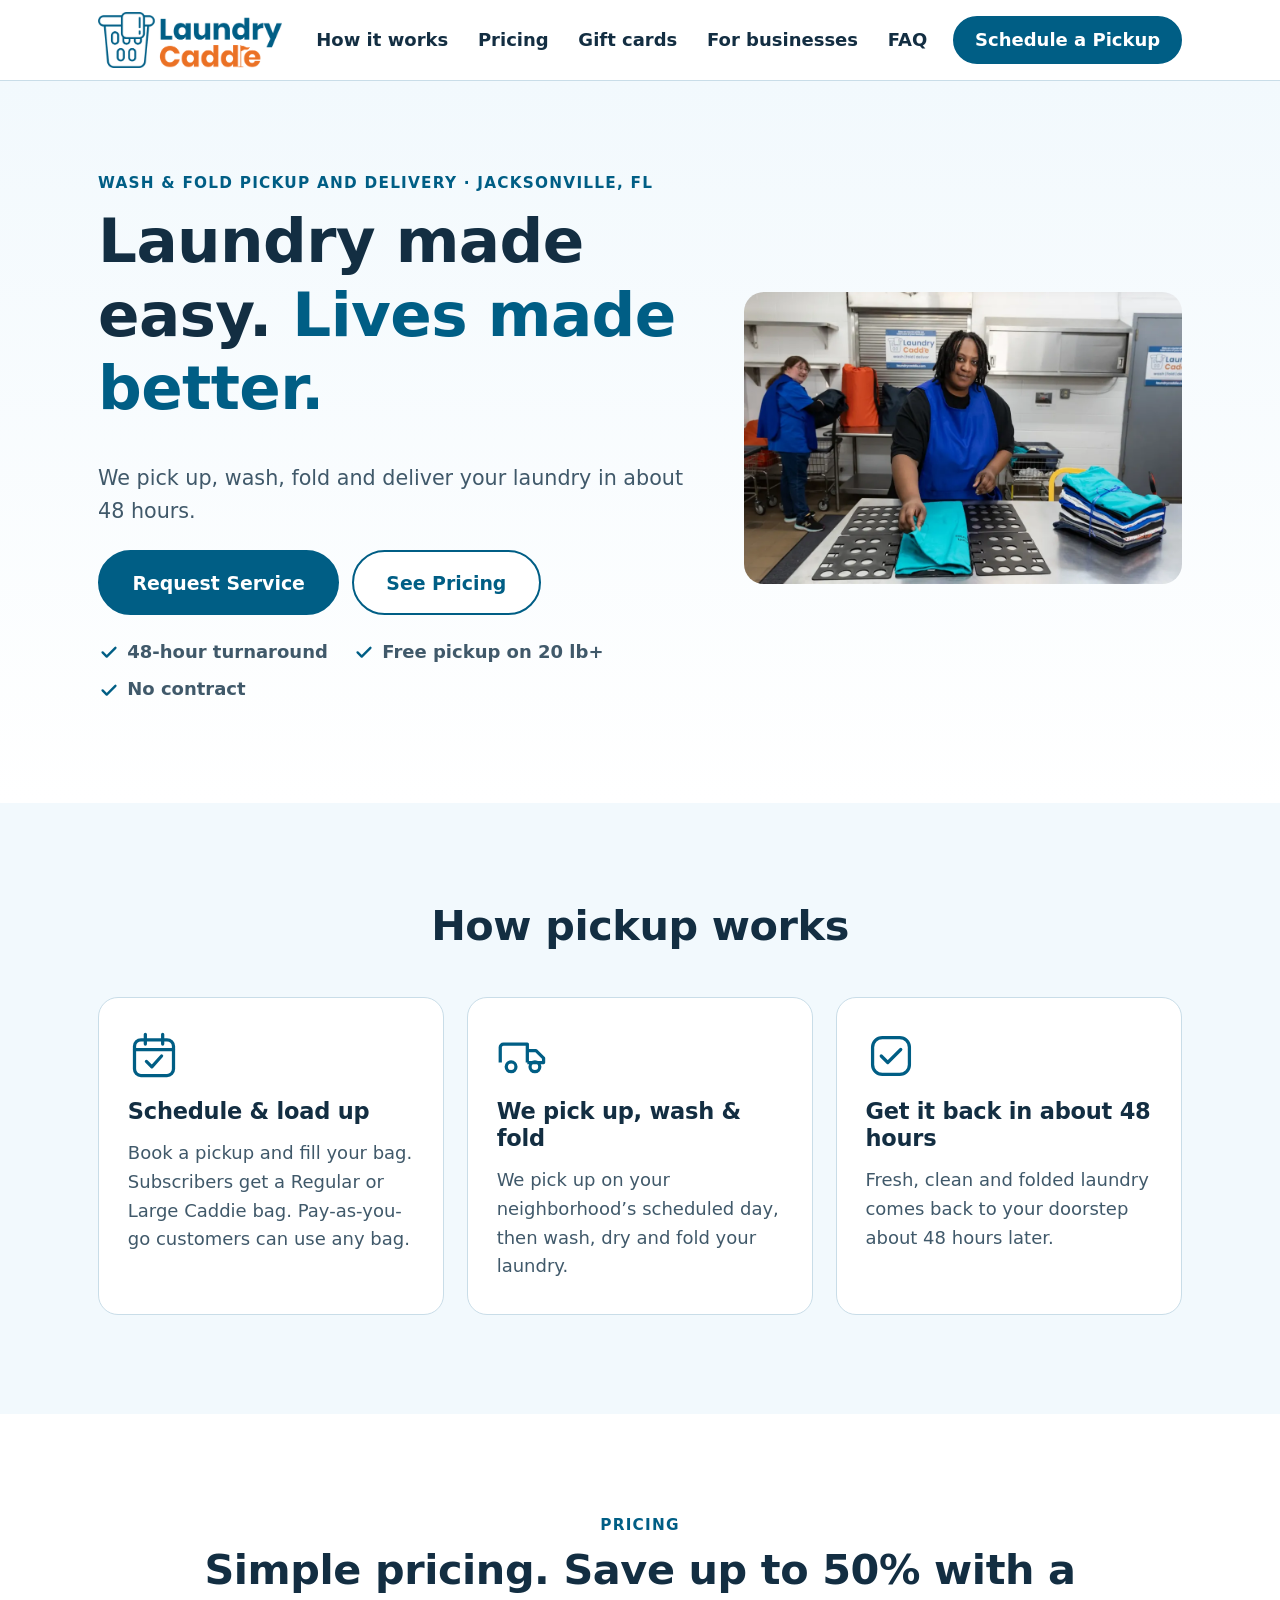
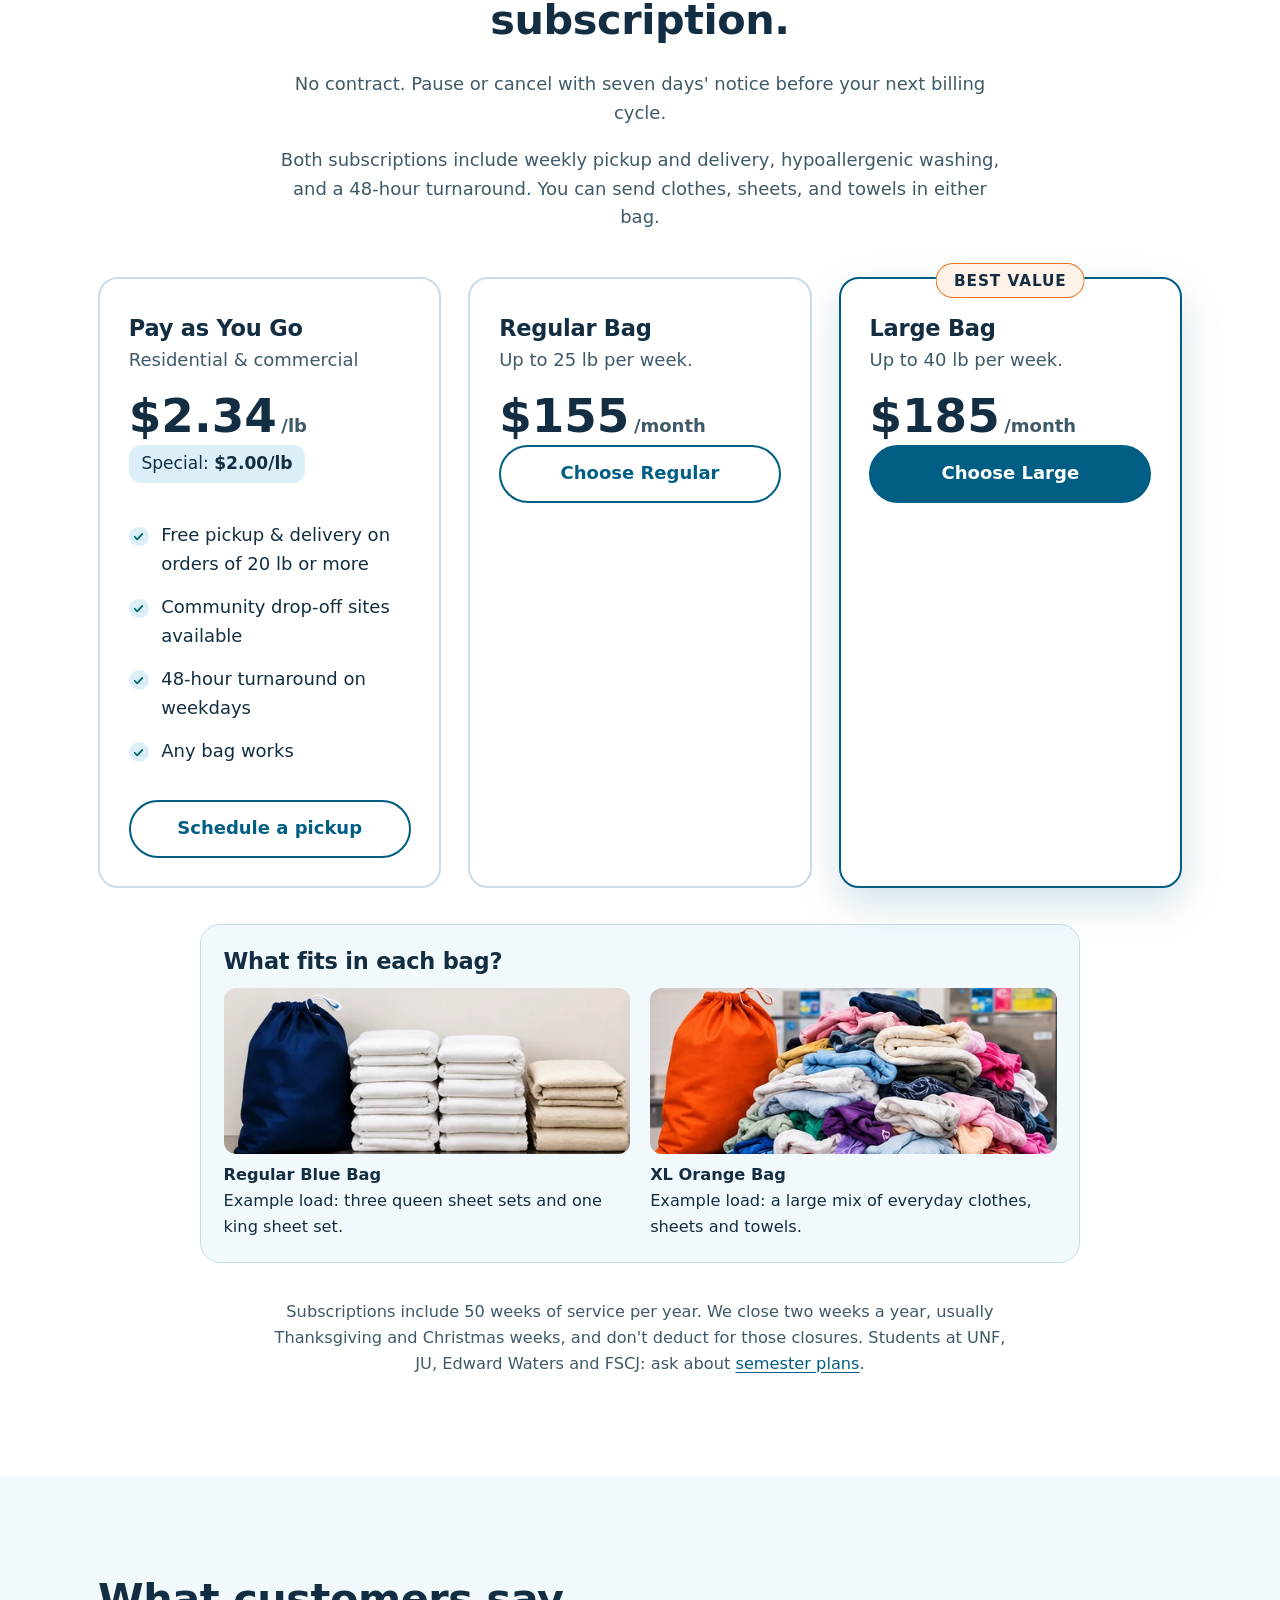
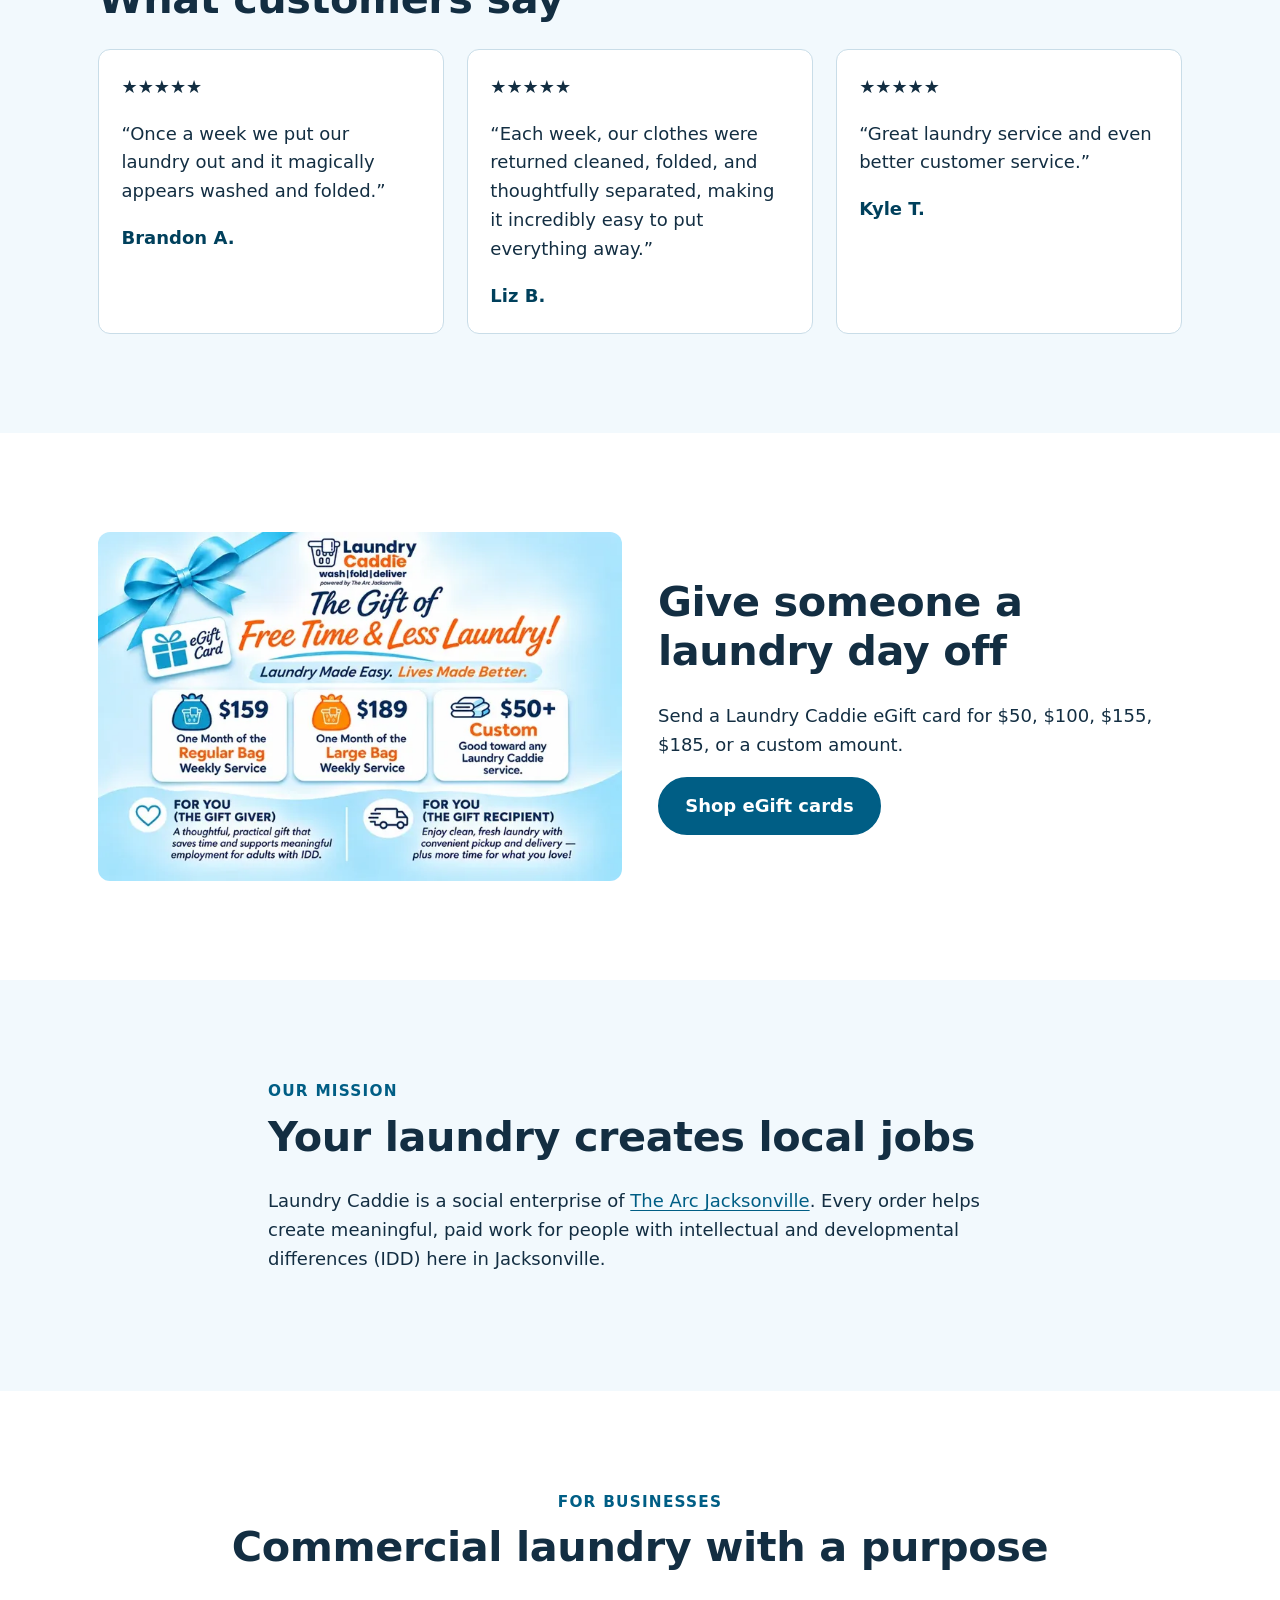
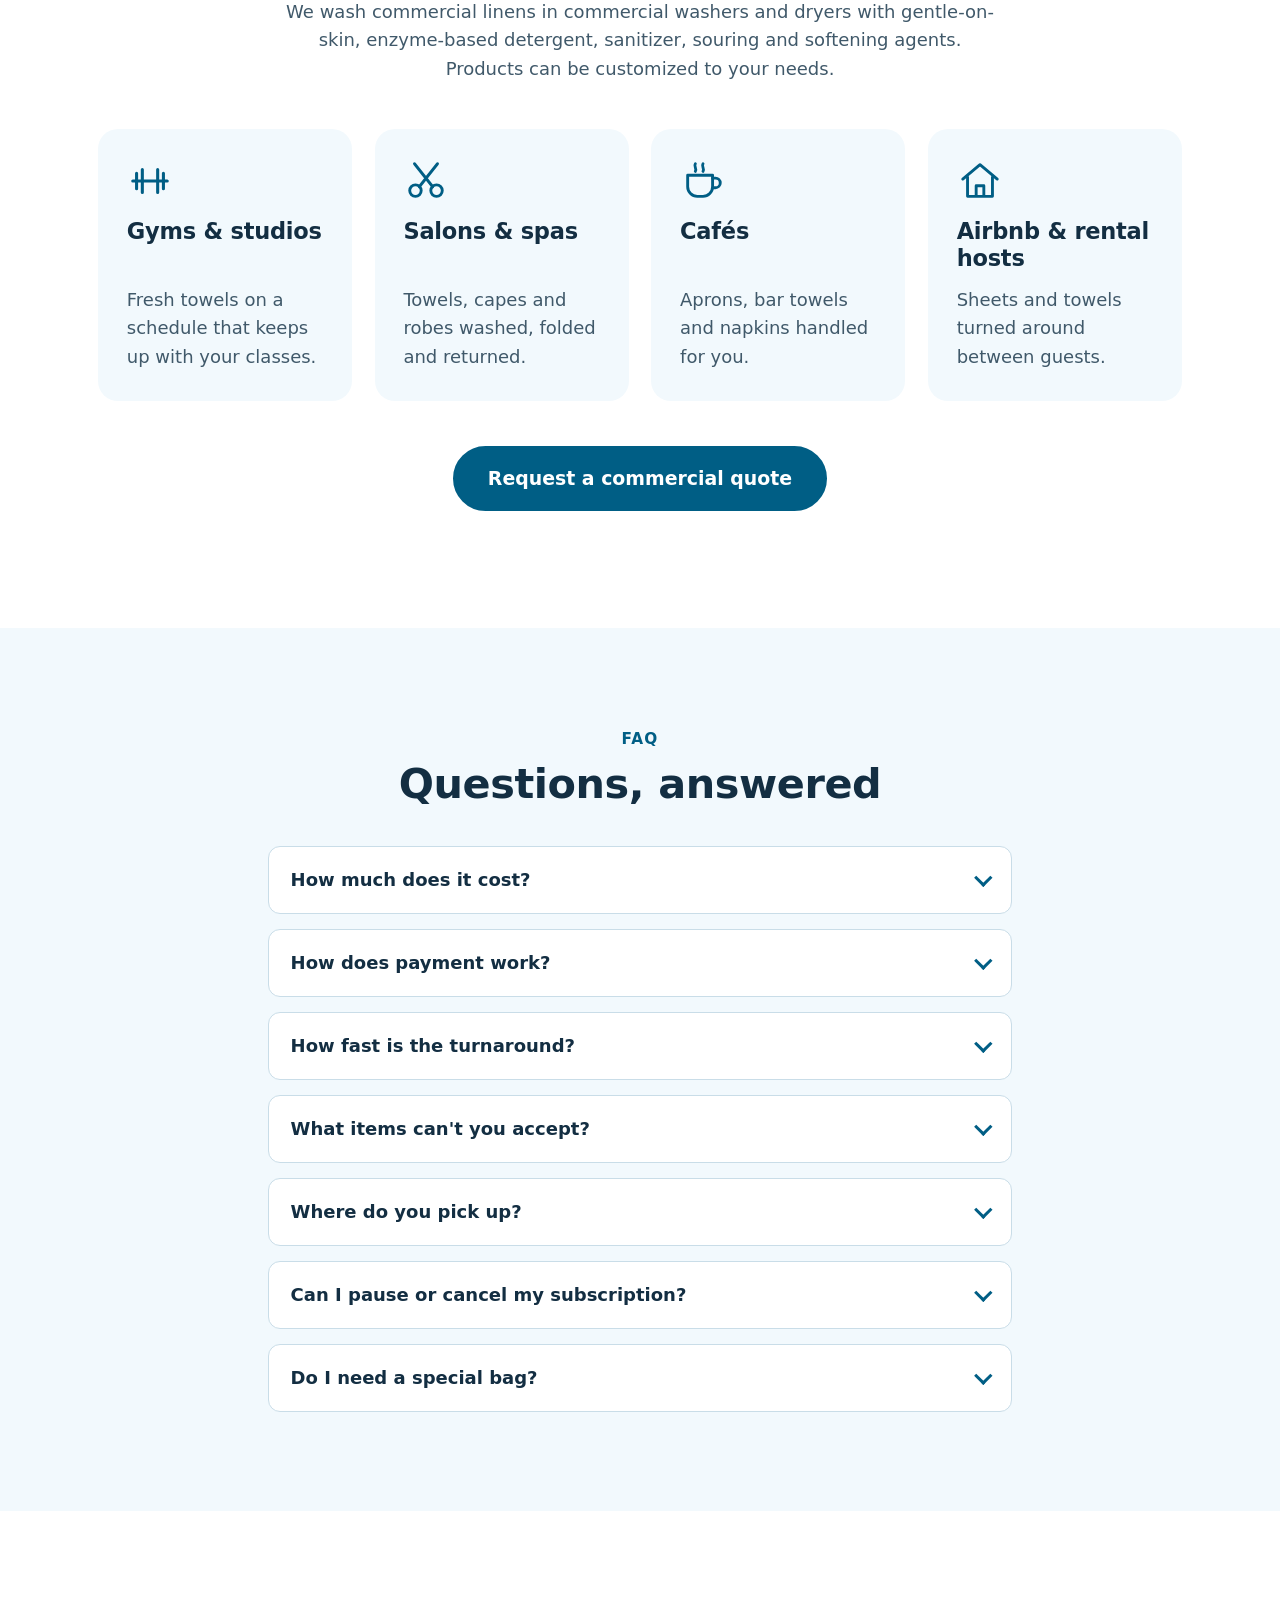
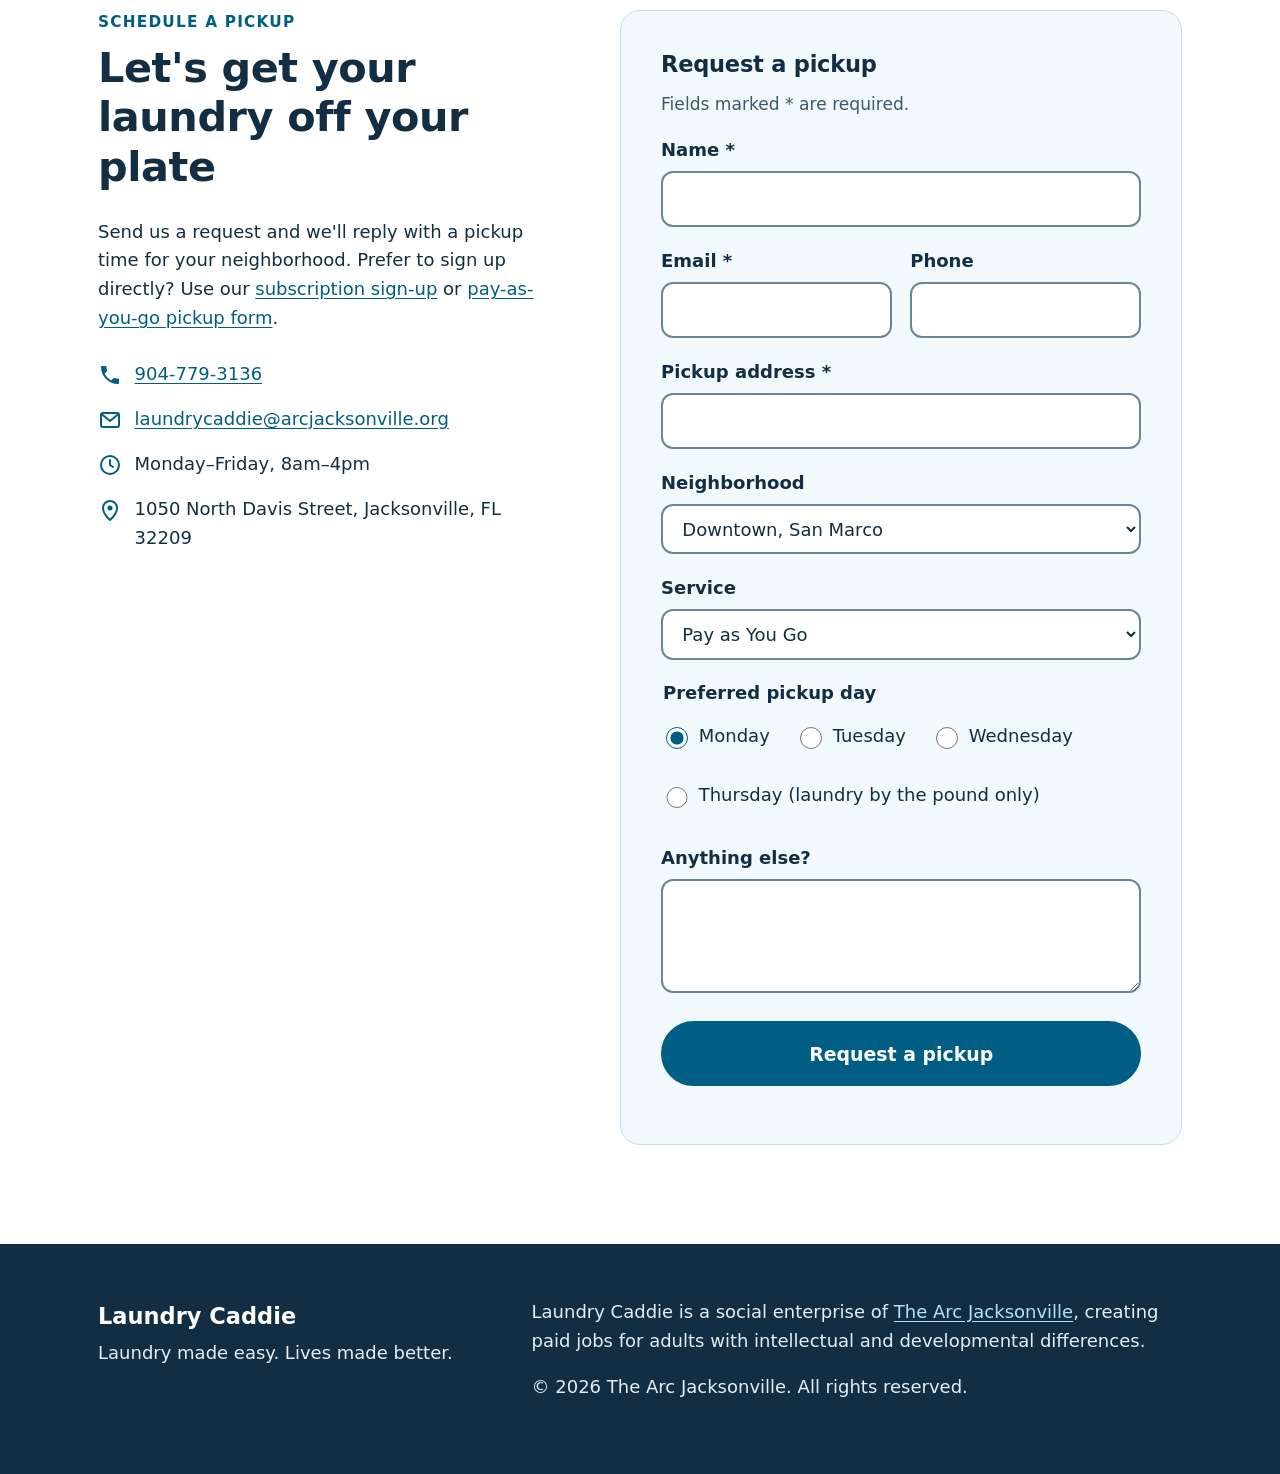
==== index.html @ b982e6a2 "List cafés in the commercial services section" ====
<!doctype html>
<html lang="en">
<head>
  <meta charset="utf-8">
  <meta name="viewport" content="width=device-width, initial-scale=1">
  <title>Laundry Caddie | Wash &amp; Fold Pickup and Delivery in Jacksonville, FL</title>
  <meta name="description" content="Laundry Caddie picks up, washes, folds and delivers your laundry in 48 hours across Jacksonville, FL. A social enterprise of The Arc Jacksonville creating paid jobs for adults with intellectual and developmental differences.">
  <meta name="theme-color" content="#005e85">
  <!-- TODO: replace with the final custom domain if the site moves off GitHub Pages -->
  <link rel="canonical" href="https://sarahtroup.github.io/laundry-caddie/">

  <meta property="og:type" content="website">
  <meta property="og:site_name" content="Laundry Caddie">
  <meta property="og:title" content="Laundry Caddie | Laundry made easy. Lives made better.">
  <meta property="og:description" content="Wash &amp; fold pickup and delivery in Jacksonville, FL. Every load helps create paid jobs for adults with intellectual and developmental differences.">
  <meta property="og:url" content="https://sarahtroup.github.io/laundry-caddie/">
  <meta property="og:image" content="https://sarahtroup.github.io/laundry-caddie/assets/laundry-caddie-social.png">
  <meta property="og:image:width" content="1200">
  <meta property="og:image:height" content="630">
  <meta property="og:image:alt" content="Laundry Caddie logo with the tagline Laundry made easy. Lives made better.">
  <meta name="twitter:card" content="summary_large_image">

  <link rel="icon" href="assets/laundry-caddie-icon-32.png" sizes="32x32" type="image/png">
  <link rel="apple-touch-icon" href="assets/laundry-caddie-icon-180.png">
  <link rel="stylesheet" href="styles.css?v=laundry-caddie-photos">

  <script type="application/ld+json">
  {
    "@context": "https://schema.org",
    "@type": "DryCleaningOrLaundry",
    "name": "Laundry Caddie",
    "slogan": "Laundry made easy. Lives made better.",
    "description": "Wash and fold laundry pickup and delivery in Jacksonville, FL, run by The Arc Jacksonville to create paid jobs for adults with intellectual and developmental differences.",
    "url": "https://sarahtroup.github.io/laundry-caddie/",
    "image": "https://sarahtroup.github.io/laundry-caddie/assets/laundry-caddie-social.png",
    "telephone": "+1-904-779-3136",
    "email": "laundrycaddie@arcjacksonville.org",
    "priceRange": "$$",
    "address": {
      "@type": "PostalAddress",
      "streetAddress": "1050 North Davis Street",
      "addressLocality": "Jacksonville",
      "addressRegion": "FL",
      "postalCode": "32209",
      "addressCountry": "US"
    },
    "areaServed": ["Downtown Jacksonville", "San Marco", "Miramar", "San Jose", "Beauclerc", "Riverside", "Avondale", "Ortega", "Southside"],
    "openingHoursSpecification": [{
      "@type": "OpeningHoursSpecification",
      "dayOfWeek": ["Monday", "Tuesday", "Wednesday", "Thursday", "Friday"],
      "opens": "08:00",
      "closes": "16:00"
    }],
    "parentOrganization": {
      "@type": "NGO",
      "name": "The Arc Jacksonville",
      "url": "https://arcjacksonville.org/"
    },
    "makesOffer": [
      {"@type": "Offer", "name": "Pay as You Go", "price": "2.34", "priceCurrency": "USD", "description": "Per pound. Free pickup and delivery on orders of 20 lb or more."},
      {"@type": "Offer", "name": "Regular Bag plan", "price": "155", "priceCurrency": "USD", "description": "Per month. Up to 25 lb per week."},
      {"@type": "Offer", "name": "Large Bag plan", "price": "185", "priceCurrency": "USD", "description": "Per month. Up to 40 lb per week."}
    ]
  }
  </script>
</head>
<body>
  <a class="skip-link" href="#main">Skip to main content</a>

  <header class="site-header">
    <div class="container header-inner">
      <a class="brand" href="#top" aria-label="Laundry Caddie, back to top">
        <img src="assets/laundry-caddie-logo.webp" alt="" width="480" height="145">
      </a>
      <button class="nav-toggle" type="button" aria-expanded="false" aria-controls="site-nav">
        <svg aria-hidden="true" width="24" height="24" viewBox="0 0 24 24"><path d="M3 6h18M3 12h18M3 18h18" stroke="currentColor" stroke-width="2.2" stroke-linecap="round"/></svg>
        <span class="nav-toggle-label">Menu</span>
      </button>
      <nav id="site-nav" class="site-nav" aria-label="Main">
        <ul>
          <li><a href="#how-it-works">How it works</a></li>
          <li><a href="#pricing">Pricing</a></li>
          <li><a href="#gift-cards">Gift cards</a></li>
          <li><a href="#business">For businesses</a></li>
          <li><a href="#faq">FAQ</a></li>
          <li><a class="btn btn-small" href="#schedule">Schedule a Pickup</a></li>
        </ul>
      </nav>
    </div>
  </header>

  <main id="main" tabindex="-1">
    <!-- 1. HERO -->
    <section id="top" class="hero" aria-labelledby="hero-title">
      <div class="container hero-inner">
        <div class="hero-copy">
          <p class="eyebrow">Wash &amp; fold pickup and delivery · Jacksonville, FL</p>
          <h1 id="hero-title">Laundry made easy. <span class="accent-text">Lives made better.</span></h1>
          <p class="lead">We pick up, wash, fold and deliver your laundry in about 48 hours.</p>
          <div class="hero-actions">
            <a class="btn btn-large" href="#schedule">Request Service</a>
            <a class="btn btn-large btn-secondary" href="#pricing">See Pricing</a>
          </div>
          <ul class="hero-points">
            <li><svg aria-hidden="true" viewBox="0 0 24 24"><path d="M5 12.5l4.5 4.5L19 7.5" fill="none" stroke="currentColor" stroke-width="2.6" stroke-linecap="round" stroke-linejoin="round"/></svg>48-hour turnaround</li>
            <li><svg aria-hidden="true" viewBox="0 0 24 24"><path d="M5 12.5l4.5 4.5L19 7.5" fill="none" stroke="currentColor" stroke-width="2.6" stroke-linecap="round" stroke-linejoin="round"/></svg>Free pickup on 20 lb+</li>
            <li><svg aria-hidden="true" viewBox="0 0 24 24"><path d="M5 12.5l4.5 4.5L19 7.5" fill="none" stroke="currentColor" stroke-width="2.6" stroke-linecap="round" stroke-linejoin="round"/></svg>No contract</li>
          </ul>
        </div>
        <div class="hero-photo">
          <img src="assets/laundry-caddie-folding-team.webp" width="1080" height="720" fetchpriority="high" alt="A Laundry Caddie team member folds a shirt beside a neatly folded stack of clothes">
        </div>
      </div>
    </section>

    <!-- 2. HOW IT WORKS -->
    <section id="how-it-works" class="section section-tint" aria-labelledby="how-title">
      <div class="container">
        <h2 id="how-title" class="center">How pickup works</h2>
        <ol class="steps">
          <li class="step">
            <svg class="step-icon" aria-hidden="true" viewBox="0 0 48 48"><rect x="6" y="9" width="36" height="33" rx="6" fill="none" stroke="currentColor" stroke-width="3"/><path d="M6 18h36M16 4v9M32 4v9" stroke="currentColor" stroke-width="3" stroke-linecap="round"/><path d="M17 29l5 5 9-10" fill="none" stroke="currentColor" stroke-width="3" stroke-linecap="round" stroke-linejoin="round"/></svg>
            <h3>Schedule &amp; load up</h3>
            <p>Book a pickup and fill your bag. Subscribers get a Regular or Large Caddie bag. Pay-as-you-go customers can use any bag.</p>
          </li>
          <li class="step">
            <svg class="step-icon" aria-hidden="true" viewBox="0 0 48 48"><path d="M3 30V16a3 3 0 013-3h22v17" fill="none" stroke="currentColor" stroke-width="3" stroke-linejoin="round"/><path d="M28 19h8l7 7v4h-15" fill="none" stroke="currentColor" stroke-width="3" stroke-linejoin="round"/><circle cx="13" cy="34" r="4.5" fill="none" stroke="currentColor" stroke-width="3"/><circle cx="35" cy="34" r="4.5" fill="none" stroke="currentColor" stroke-width="3"/></svg>
            <h3>We pick up, wash &amp; fold</h3>
            <p>We pick up on your neighborhood’s scheduled day, then wash, dry and fold your laundry.</p>
          </li>
          <li class="step">
            <svg class="step-icon" aria-hidden="true" viewBox="0 0 48 48"><rect x="7" y="7" width="34" height="34" rx="9" fill="none" stroke="currentColor" stroke-width="3"/><path d="m15 24 6 6 12-12" fill="none" stroke="currentColor" stroke-width="3" stroke-linecap="round" stroke-linejoin="round"/></svg>
            <h3>Get it back in about 48 hours</h3>
            <p>Fresh, clean and folded laundry comes back to your doorstep about 48 hours later.</p>
          </li>
        </ol>
      </div>
    </section>

    <!-- 3. PRICING  (edit prices here AND in the JSON-LD in <head>; see README) -->
    <section id="pricing" class="section" aria-labelledby="pricing-title">
      <div class="container">
        <p class="eyebrow center">Pricing</p>
        <h2 id="pricing-title" class="center">Simple pricing. Save up to 50% with a subscription.</h2>
        <p class="section-intro center">No contract. Pause or cancel with seven days' notice before your next billing cycle.</p>

        <p class="section-intro center">Both subscriptions include weekly pickup and delivery, hypoallergenic washing, and a 48-hour turnaround. You can send clothes, sheets, and towels in either bag.</p>
        <div class="pricing-grid">
          <article class="price-card" aria-labelledby="plan-payg">
            <h3 id="plan-payg">Pay as You Go</h3>
            <p class="plan-for">Residential &amp; commercial</p>
            <p class="price"><span class="amount">$2.34</span><span class="per">/lb</span></p>
            <p class="price-note">Special: <strong>$2.00/lb</strong></p>
            <ul class="features">
              <li>Free pickup &amp; delivery on orders of 20 lb or more</li>
              <li>Community drop-off sites available</li>
              <li>48-hour turnaround on weekdays</li>
              <li>Any bag works</li>
            </ul>
            <a class="btn btn-block btn-secondary" href="#schedule" data-service="Pay as You Go">Schedule a pickup</a>
          </article>

          <article class="price-card" aria-labelledby="plan-regular">
            <h3 id="plan-regular">Regular Bag</h3>
            <p class="plan-for">Up to 25 lb per week.</p>
            <p class="price"><span class="amount">$155</span><span class="per">/month</span></p>
            <a class="btn btn-block btn-secondary" href="subscribe.html?plan=regular">Choose Regular</a>
          </article>

          <article class="price-card featured" aria-labelledby="plan-large">
            <p class="badge">Best Value</p>
            <h3 id="plan-large">Large Bag</h3>
            <p class="plan-for">Up to 40 lb per week.</p>
            <p class="price"><span class="amount">$185</span><span class="per">/month</span></p>
            <a class="btn btn-block" href="subscribe.html?plan=large">Choose Large</a>
          </article>
        </div>
        <div class="bag-comparison" aria-labelledby="bag-comparison-title">
          <h3 id="bag-comparison-title">What fits in each bag?</h3>
          <div class="bag-comparison-grid">
            <figure>
              <img src="assets/regular-blue-bag-example.webp" alt="Blue laundry bag beside stacks of folded sheets" width="494" height="200" loading="lazy">
              <figcaption><strong>Regular Blue Bag</strong><br>Example load: three queen sheet sets and one king sheet set.</figcaption>
            </figure>
            <figure>
              <img src="assets/xl-orange-bag-example.webp" alt="Orange laundry bag beside a large pile of mixed clothes and linens" width="491" height="200" loading="lazy">
              <figcaption><strong>XL Orange Bag</strong><br>Example load: a large mix of everyday clothes, sheets and towels.</figcaption>
            </figure>
          </div>
        </div>
        <p class="fine-print center">Subscriptions include 50 weeks of service per year. We close two weeks a year, usually Thanksgiving and Christmas weeks, and don't deduct for those closures. Students at UNF, JU, Edward Waters and FSCJ: ask about <a href="https://arcjacksonville.org/laundrycaddie-serviceplan/students/">semester plans</a>.</p>
      </div>
    </section>

    <!-- Customer reviews -->
    <section id="reviews" class="section section-tint" aria-labelledby="reviews-title">
      <div class="container">
        <h2 id="reviews-title">What customers say</h2>
        <div class="review-grid">
          <figure class="review-card">
            <p role="img" aria-label="5 out of 5 stars">★★★★★</p>
            <blockquote><p>“Once a week we put our laundry out and it magically appears washed and folded.”</p></blockquote>
            <figcaption>Brandon A.</figcaption>
          </figure>
          <figure class="review-card">
            <p role="img" aria-label="5 out of 5 stars">★★★★★</p>
            <blockquote><p>“Each week, our clothes were returned cleaned, folded, and thoughtfully separated, making it incredibly easy to put everything away.”</p></blockquote>
            <figcaption>Liz B.</figcaption>
          </figure>
          <figure class="review-card">
            <p role="img" aria-label="5 out of 5 stars">★★★★★</p>
            <blockquote><p>“Great laundry service and even better customer service.”</p></blockquote>
            <figcaption>Kyle T.</figcaption>
          </figure>
        </div>
      </div>
    </section>

    <!-- Gift cards -->
    <section id="gift-cards" class="section" aria-labelledby="gifts-title">
      <div class="container gift-panel">
        <img src="assets/laundry-caddie-gift-card.webp" width="720" height="480" loading="lazy" alt="Laundry Caddie eGift card featuring the gift of free time">
        <div>
          <h2 id="gifts-title">Give someone a laundry day off</h2>
          <p>Send a Laundry Caddie eGift card for $50, $100, $155, $185, or a custom amount.</p>
          <a class="btn" href="https://app.squareup.com/gift/ML3TFN29F937E/order">Shop eGift cards</a>
        </div>
      </div>
    </section>

    <!-- Our mission -->
    <section id="mission" class="section section-tint" aria-labelledby="mission-title">

      <div class="container narrow">
        <div>
          <p class="eyebrow">Our mission</p>
          <h2 id="mission-title">Your laundry creates local jobs</h2>
          <p>Laundry Caddie is a social enterprise of <a href="https://arcjacksonville.org/">The Arc Jacksonville</a>. Every order helps create meaningful, paid work for people with intellectual and developmental differences (IDD) here in Jacksonville.</p>
        </div>
      </div>
    </section>

    <!-- 5. BUSINESSES -->
    <section id="business" class="section" aria-labelledby="business-title">
      <div class="container">
        <p class="eyebrow center">For businesses</p>
        <h2 id="business-title" class="center">Commercial laundry with a purpose</h2>
        <p class="section-intro center">We wash commercial linens in commercial washers and dryers with gentle-on-skin, enzyme-based detergent, sanitizer, souring and softening agents. Products can be customized to your needs.</p>
        <ul class="biz-grid">
          <li class="biz-card">
            <svg aria-hidden="true" viewBox="0 0 48 48"><path d="M6 24h36M10 16v16M16 12v24M32 12v24M38 16v16" stroke="currentColor" stroke-width="3.2" stroke-linecap="round"/></svg>
            <h3>Gyms &amp; studios</h3>
            <p>Fresh towels on a schedule that keeps up with your classes.</p>
          </li>
          <li class="biz-card">
            <svg aria-hidden="true" viewBox="0 0 48 48"><circle cx="13" cy="34" r="6" fill="none" stroke="currentColor" stroke-width="3"/><circle cx="35" cy="34" r="6" fill="none" stroke="currentColor" stroke-width="3"/><path d="M17 30L36 6M31 30L12 6" stroke="currentColor" stroke-width="3" stroke-linecap="round"/></svg>
            <h3>Salons &amp; spas</h3>
            <p>Towels, capes and robes washed, folded and returned.</p>
          </li>
          <li class="biz-card">
            <svg aria-hidden="true" viewBox="0 0 48 48"><path d="M8 18h26v12a10 10 0 01-10 10h-6A10 10 0 018 30z" fill="none" stroke="currentColor" stroke-width="3" stroke-linejoin="round"/><path d="M34 21h3a5 5 0 010 10h-3M16 6c-2 3 2 5 0 8M24 6c-2 3 2 5 0 8" fill="none" stroke="currentColor" stroke-width="3" stroke-linecap="round"/></svg>
            <h3>Cafés</h3>
            <p>Aprons, bar towels and napkins handled for you.</p>
          </li>
          <li class="biz-card">
            <svg aria-hidden="true" viewBox="0 0 48 48"><path d="M6 22L24 7l18 15" fill="none" stroke="currentColor" stroke-width="3" stroke-linecap="round" stroke-linejoin="round"/><path d="M11 19v21h26V19" fill="none" stroke="currentColor" stroke-width="3" stroke-linejoin="round"/><path d="M20 40V29h8v11" fill="none" stroke="currentColor" stroke-width="3" stroke-linejoin="round"/></svg>
            <h3>Airbnb &amp; rental hosts</h3>
            <p>Sheets and towels turned around between guests.</p>
          </li>
        </ul>
        <!-- TODO: add commercial pricing or volume terms if The Arc wants them public -->
        <p class="center"><a class="btn btn-large" href="#schedule" data-service="Commercial quote">Request a commercial quote</a></p>
      </div>
    </section>

    <!-- 6. FAQ -->
    <section id="faq" class="section section-tint" aria-labelledby="faq-title">
      <div class="container narrow">
        <p class="eyebrow center">FAQ</p>
        <h2 id="faq-title" class="center">Questions, answered</h2>
        <div class="faq-list">
          <details>
            <summary>How much does it cost?</summary>
            <div class="faq-body">
              <p>Pay as You Go is $2.34/lb (Special $2/lb), with free pickup and delivery on orders of 20 lb or more. Subscriptions are $155/month for a Regular Bag or $185/month for a Large Bag. The Regular Bag holds up to 25 lb per week, and the Large Bag holds up to 40 lb per week.</p>
            </div>
          </details>
          <details>
            <summary>How does payment work?</summary>
            <div class="faq-body">
              <p>For Pay as You Go, we weigh each bag before washing and send you a secure payment link at pickup. Subscriptions charge the card on file each month for the upcoming month.</p>
            </div>
          </details>
          <details>
            <summary>How fast is the turnaround?</summary>
            <div class="faq-body">
              <p>About 48 hours on weekdays. We pick up on Mondays, Tuesdays or Wednesdays, based on availability. Thursday pickup is available for laundry by the pound only. After you sign up, we'll email you a weekly time slot for your neighborhood or campus.</p>
            </div>
          </details>
          <details>
            <summary>What items can't you accept?</summary>
            <div class="faq-body">
              <p>We don't clean delicates, dry-clean-only, line-dry or other items needing special handling. Please <a href="mailto:laundrycaddie@arcjacksonville.org">contact us</a> before sending bulky items such as king-size comforters. We also can't accept items soiled with the "Three P's": pee, poop or puke. Sheets and towels are welcome. If you’d like items returned on hangers, send hangers with your laundry.</p>
            </div>
          </details>
          <details>
            <summary>Where do you pick up?</summary>
            <div class="faq-body">
              <p>We currently serve Downtown/San Marco, Miramar/San Jose/Beauclerc, Riverside/Avondale/Ortega and the Southside, plus the UNF, JU, Edward Waters and FSCJ campuses. Community drop-off sites are also available. We're growing neighborhood by neighborhood, so if you're outside these areas, tell us where we should caddie next.</p>
              <!-- TODO: list zip codes and community drop-off site addresses -->
            </div>
          </details>
          <details>
            <summary>Can I pause or cancel my subscription?</summary>
            <div class="faq-body">
              <p>Yes. There's no contract. Pause or cancel with seven days' notice before your next billing cycle by calling <a href="tel:+19047793136">904-779-3136</a> or emailing <a href="mailto:laundrycaddie@arcjacksonville.org">laundrycaddie@arcjacksonville.org</a>. Email us to change your bag size or add a discounted second bag.</p>
            </div>
          </details>
          <details>
            <summary>Do I need a special bag?</summary>
            <div class="faq-body">
              <p>Subscribers get a Regular or Large bag, and we drop off your first one for you to fill. Pay-as-you-go customers can use any bag.</p>
            </div>
          </details>
        </div>
      </div>
    </section>

    <!-- 7. CONTACT / BOOKING -->
    <section id="schedule" class="section" aria-labelledby="schedule-title">
      <div class="container contact-grid">
        <div class="contact-info">
          <p class="eyebrow">Schedule a pickup</p>
          <h2 id="schedule-title">Let's get your laundry off your plate</h2>
          <p>Send us a request and we'll reply with a pickup time for your neighborhood. Prefer to sign up directly? Use our <a href="https://arcjacksonville.org/laundrycaddie-serviceplan/">subscription sign-up</a> or <a href="https://arcjacksonville.org/laundrycaddie-serviceplan/bythepound/">pay-as-you-go pickup form</a>.</p>
          <ul class="contact-list">
            <li>
              <svg aria-hidden="true" viewBox="0 0 24 24"><path d="M6.6 10.8a15.5 15.5 0 006.6 6.6l2.2-2.2a1 1 0 011-.25 11.4 11.4 0 003.6.57 1 1 0 011 1V20a1 1 0 01-1 1A17 17 0 013 4a1 1 0 011-1h3.5a1 1 0 011 1c0 1.25.2 2.45.57 3.57a1 1 0 01-.25 1z" fill="currentColor"/></svg>
              <a href="tel:+19047793136">904-779-3136</a>
            </li>
            <li>
              <svg aria-hidden="true" viewBox="0 0 24 24"><rect x="3" y="5" width="18" height="14" rx="2" fill="none" stroke="currentColor" stroke-width="2"/><path d="M3.5 6l8.5 7 8.5-7" fill="none" stroke="currentColor" stroke-width="2"/></svg>
              <a href="mailto:laundrycaddie@arcjacksonville.org">laundrycaddie@arcjacksonville.org</a>
            </li>
            <li>
              <svg aria-hidden="true" viewBox="0 0 24 24"><circle cx="12" cy="12" r="9" fill="none" stroke="currentColor" stroke-width="2"/><path d="M12 7v5l3 2" fill="none" stroke="currentColor" stroke-width="2" stroke-linecap="round"/></svg>
              Monday–Friday, 8am–4pm
            </li>
            <li>
              <svg aria-hidden="true" viewBox="0 0 24 24"><path d="M12 22s7-6.2 7-12a7 7 0 00-14 0c0 5.8 7 12 7 12z" fill="none" stroke="currentColor" stroke-width="2"/><circle cx="12" cy="10" r="2.5" fill="currentColor"/></svg>
              1050 North Davis Street, Jacksonville, FL 32209
            </li>
          </ul>
        </div>

        <!--
          Booking form. With no endpoint set, script.js opens the visitor's email app
          with the details filled in. To use Formspree, set data-endpoint to your form URL,
          e.g. data-endpoint="https://formspree.io/f/abcdwxyz". See README.
          TODO: set a Formspree (or other) endpoint.
        -->
        <form class="booking-form" id="booking-form" data-endpoint="" data-mailto="laundrycaddie@arcjacksonville.org" novalidate>
          <h3>Request a pickup</h3>
          <p class="form-hint">Fields marked <span aria-hidden="true">*</span><span class="visually-hidden">with an asterisk</span> are required.</p>

          <div class="field">
            <label for="f-name">Name <span aria-hidden="true">*</span></label>
            <input id="f-name" name="name" type="text" autocomplete="name" required>
          </div>
          <div class="field-row">
            <div class="field">
              <label for="f-email">Email <span aria-hidden="true">*</span></label>
              <input id="f-email" name="email" type="email" autocomplete="email" required>
            </div>
            <div class="field">
              <label for="f-phone">Phone</label>
              <input id="f-phone" name="phone" type="tel" autocomplete="tel">
            </div>
          </div>
          <div class="field">
            <label for="f-address">Pickup address <span aria-hidden="true">*</span></label>
            <input id="f-address" name="address" type="text" autocomplete="street-address" required>
          </div>
          <div class="field">
              <label for="f-area">Neighborhood</label>
              <select id="f-area" name="neighborhood">
                <option>Downtown, San Marco</option>
                <option value="Miramar / San Jose / Beauclerc">Miramar area</option>
                <option value="Riverside / Avondale / Ortega">Riverside area</option>
                <option>Southside</option>
                <option value="College campus">College campus</option>
                <option>Other area</option>
              </select>
          </div>
          <div class="field">
              <label for="f-service">Service</label>
              <select id="f-service" name="service">
                <option>Pay as You Go</option>
                <option>Regular Bag plan</option>
                <option>Large Bag plan</option>
                <option>Commercial quote</option>
              </select>
          </div>
          <fieldset class="field">
            <legend>Preferred pickup day</legend>
            <div class="radio-row">
              <label><input type="radio" name="day" value="Monday" checked> Monday</label>
              <label><input type="radio" name="day" value="Tuesday"> Tuesday</label>
              <label><input type="radio" name="day" value="Wednesday"> Wednesday</label>
              <label><input id="pickup-thursday" type="radio" name="day" value="Thursday" disabled> Thursday (laundry by the pound only)</label>
            </div>
          </fieldset>
          <div class="field">
            <label for="f-notes">Anything else?</label>
            <textarea id="f-notes" name="notes" rows="3"></textarea>
          </div>
          <button class="btn btn-large btn-block" type="submit">Request a pickup</button>
          <p class="form-status" id="form-status" role="status" aria-live="polite"></p>
        </form>
      </div>
    </section>
  </main>

  <footer class="site-footer">
    <div class="container footer-inner">
      <div>
        <p class="footer-brand">Laundry Caddie</p>
        <p>Laundry made easy. Lives made better.</p>
      </div>
      <div>
        <p>Laundry Caddie is a social enterprise of <a href="https://arcjacksonville.org/">The Arc Jacksonville</a>, creating paid jobs for adults with intellectual and developmental differences.</p>
        <p>&copy; <span id="year">2026</span> The Arc Jacksonville. All rights reserved.</p>
      </div>
    </div>
  </footer>

  <script src="script.js?v=thursday-pickup" defer></script>
</body>
</html>
---- styles.css ----
/* ==========================================================
   Laundry Caddie
   The blue and orange come from the logo. Use orange for
   accents and use dark text on light backgrounds.
   ========================================================== */
:root {
  --primary: #005e85;
  --primary-dark: #00405c;
  --primary-soft: #dceff9;
  --accent: #ea7125;
  --accent-soft: #fff3e9;
  --ink: #132e42;
  --muted: #40596a;
  --tint: #f2f9fd;
  --white: #ffffff;
  --line: #c9dde8;
  --focus: #004aad;
  --radius: 20px;
  --radius-sm: 12px;
  --shadow: 0 10px 30px rgba(19, 46, 66, 0.08);
  --header-h: 80px;
}

*, *::before, *::after { box-sizing: border-box; }

html {
  font-size: 112.5%; /* 18px base */
  scroll-behavior: smooth;
  scroll-padding-top: calc(var(--header-h) + 12px);
  -webkit-text-size-adjust: 100%;
}
@media (prefers-reduced-motion: reduce) {
  html { scroll-behavior: auto; }
  *, *::before, *::after { transition: none !important; animation: none !important; }
}

body {
  margin: 0;
  background: var(--white);
  color: var(--ink);
  font-family: system-ui, -apple-system, "Segoe UI", Roboto, "Helvetica Neue", Arial, sans-serif;
  line-height: 1.6;
}

img, svg { max-width: 100%; display: block; }

h1, h2, h3 { line-height: 1.2; margin: 0 0 0.6em; letter-spacing: -0.01em; }
h1 { font-size: clamp(2.1rem, 6vw, 3.4rem); }
h2 { font-size: clamp(1.6rem, 4vw, 2.3rem); }
h3 { font-size: 1.25rem; }
p { margin: 0 0 1em; }

a { color: var(--primary); text-underline-offset: 0.18em; overflow-wrap: anywhere; }
a:hover { color: var(--primary-dark); }

:focus-visible {
  outline: 3px solid var(--focus);
  outline-offset: 3px;
  border-radius: 6px;
}

.visually-hidden {
  position: absolute !important; width: 1px; height: 1px; padding: 0; margin: -1px;
  overflow: hidden; clip: rect(0 0 0 0); white-space: nowrap; border: 0;
}

.skip-link {
  position: absolute; left: 16px; top: -100px; z-index: 100;
  background: var(--ink); color: var(--white);
  padding: 12px 18px; border-radius: var(--radius-sm); font-weight: 700;
}
.skip-link:focus { top: 12px; color: var(--white); }

main:focus { outline: none; }

.container { width: 100%; max-width: 1140px; margin: 0 auto; padding: 0 16px; }
.container.narrow { max-width: 800px; }
@media (min-width: 640px) { .container { padding: 0 28px; } }

.center { text-align: center; }
.eyebrow {
  font-size: 0.85rem; font-weight: 700; letter-spacing: 0.08em; text-transform: uppercase;
  color: var(--primary); margin-bottom: 0.5rem;
}
.accent-text { color: var(--primary); }
.lead { font-size: 1.15rem; color: var(--muted); max-width: 36em; }
.section-intro { color: var(--muted); max-width: 40em; margin-left: auto; margin-right: auto; }
.fine-print { font-size: 0.9rem; color: var(--muted); max-width: 46em; margin: 2rem auto 0; }

/* ---------- Buttons ---------- */
.btn {
  display: inline-flex; align-items: center; justify-content: center; gap: 0.5rem;
  min-height: 48px; padding: 0.7rem 1.4rem;
  background: var(--primary); color: var(--white);
  border: 2px solid var(--primary); border-radius: 999px;
  font: inherit; font-weight: 700; text-decoration: none; cursor: pointer;
  transition: background 0.15s, transform 0.15s;
}
.btn:hover { background: var(--primary-dark); border-color: var(--primary-dark); color: var(--white); transform: translateY(-1px); }
.btn-secondary { background: var(--white); color: var(--primary); }
.btn-secondary:hover { background: var(--primary-soft); color: var(--primary-dark); }
.btn-large { min-height: 56px; padding: 0.85rem 1.8rem; font-size: 1.05rem; }
.btn-small { min-height: 44px; padding: 0.45rem 1.1rem; }
.btn-block { width: 100%; }

/* ---------- Header ---------- */
.site-header {
  position: sticky; top: 0; z-index: 50;
  background: rgba(255, 255, 255, 0.96);
  border-bottom: 1px solid var(--line);
  backdrop-filter: saturate(1.4) blur(8px);
}
.header-inner { display: flex; align-items: center; justify-content: space-between; min-height: var(--header-h); gap: 1rem; }
.brand { display: block; flex: 0 1 184px; min-width: 0; }
.brand img { display: block; width: 100%; height: auto; }

.nav-toggle {
  display: inline-flex; align-items: center; gap: 0.4rem;
  min-height: 44px; padding: 0.4rem 0.9rem;
  background: var(--white); color: var(--ink);
  border: 2px solid var(--line); border-radius: 999px; font: inherit; font-weight: 700; cursor: pointer;
}
.nav-toggle { flex: none; }
.nav-toggle svg { width: 22px; height: 22px; flex: none; }
@media (max-width: 379px) {
  .header-inner { gap: 0.5rem; }
  .nav-toggle { padding: 0.4rem 0.7rem; }
  .nav-toggle-label { position: absolute; width: 1px; height: 1px; overflow: hidden; clip: rect(0 0 0 0); white-space: nowrap; }
}

.site-nav { display: none; }
.site-nav.open {
  display: block; position: absolute; left: 0; right: 0; top: 100%;
  background: var(--white); border-bottom: 1px solid var(--line); box-shadow: var(--shadow);
}
.site-nav ul { list-style: none; margin: 0; padding: 0.5rem 16px 1rem; }
.site-nav li a:not(.btn) {
  display: block; padding: 0.75rem 0.25rem; color: var(--ink); text-decoration: none; font-weight: 600;
  border-bottom: 1px solid var(--tint);
}
.site-nav li a:not(.btn):hover { color: var(--primary); }
.site-nav .btn { margin-top: 0.75rem; width: 100%; }

@media (min-width: 960px) {
  .nav-toggle { display: none; }
  .site-nav, .site-nav.open { display: block; position: static; box-shadow: none; border: 0; background: none; }
  .site-nav ul { display: flex; align-items: center; gap: 0.25rem; padding: 0; }
  .site-nav li a:not(.btn) { border: 0; padding: 0.5rem 0.7rem; border-radius: 999px; }
  .site-nav li a:not(.btn):hover { background: var(--tint); }
  .site-nav .btn { margin: 0 0 0 0.5rem; width: auto; }
}

/* ---------- Hero ---------- */
.hero { background: linear-gradient(180deg, var(--tint) 0%, var(--white) 100%); padding: 2rem 0 2.5rem; overflow: hidden; }
.hero-inner { display: grid; gap: 1.25rem; align-items: center; }
.hero-actions { display: flex; flex-wrap: wrap; gap: 0.7rem; margin: 1.25rem 0; }
.hero-actions .btn { flex: 1 1 220px; }
.hero-points { list-style: none; padding: 0; margin: 0; display: flex; flex-wrap: wrap; gap: 0.5rem 1.4rem; color: var(--muted); font-weight: 600; }
.hero-points li { display: inline-flex; align-items: center; gap: 0.4rem; }
.hero-points svg { width: 22px; height: 22px; color: var(--primary); }
@media (min-width: 900px) {
  .hero { padding: 5rem 0 5.5rem; }
  .hero-inner { grid-template-columns: 1.15fr 0.85fr; gap: 3rem; }
  .hero-actions .btn { flex: 0 0 auto; }
}

/* ---------- Sections ---------- */
.section { padding: 4rem 0; }
.section-tint { background: var(--tint); }
@media (min-width: 900px) { .section { padding: 5.5rem 0; } }

/* ---------- Steps ---------- */
.steps { list-style: none; padding: 0; margin: 2.5rem 0 0; display: grid; gap: 1.25rem; counter-reset: none; }
.step {
  background: var(--white); border-radius: var(--radius); padding: 1.8rem 1.6rem;
  border: 1px solid var(--line);
}
.step-hole {
  display: inline-block; background: var(--accent-soft); color: var(--ink);
  font-weight: 800; font-size: 0.85rem; letter-spacing: 0.05em; text-transform: uppercase;
  padding: 0.25rem 0.8rem; border-radius: 999px; margin-bottom: 1rem;
}
.step-icon { width: 52px; height: 52px; color: var(--primary); margin-bottom: 0.9rem; }
.step p { color: var(--muted); margin: 0; }
@media (min-width: 760px) { .steps { grid-template-columns: repeat(3, 1fr); } }

/* ---------- Pricing ---------- */
.pricing-grid { display: grid; gap: 1.5rem; margin-top: 2.5rem; align-items: stretch; }
.price-card {
  position: relative; display: flex; flex-direction: column;
  background: var(--white); border: 2px solid var(--line); border-radius: var(--radius);
  padding: 2rem 1.6rem 1.6rem;
}
.price-card.featured { border-color: var(--primary); box-shadow: 0 16px 40px rgba(0, 94, 133, 0.18); }
.badge {
  position: absolute; top: -16px; left: 50%; transform: translateX(-50%);
  background: var(--accent-soft); color: var(--ink); box-shadow: inset 0 0 0 1px var(--accent); font-weight: 800; font-size: 0.85rem;
  letter-spacing: 0.06em; text-transform: uppercase; padding: 0.3rem 1rem; border-radius: 999px; margin: 0; white-space: nowrap;
}
.price-card h3 { margin-bottom: 0.2rem; }
.plan-for { color: var(--muted); margin-bottom: 1rem; }
.price { display: flex; align-items: baseline; gap: 0.25rem; margin: 0 0 0.25rem; }
.price .amount { font-size: 2.6rem; font-weight: 800; line-height: 1; color: var(--ink); }
.price .per { color: var(--muted); font-weight: 600; }
.price-note {
  display: inline-block; align-self: flex-start; background: var(--primary-soft); color: var(--ink);
  border-radius: var(--radius-sm); padding: 0.3rem 0.7rem; font-size: 0.95rem;
}
.features { list-style: none; padding: 0; margin: 0.75rem 0 1.5rem; flex: 1; }
.features li { position: relative; padding: 0.4rem 0 0.4rem 1.8rem; }
.features li::before {
  content: ""; position: absolute; left: 0; top: 0.72rem; width: 1.1rem; height: 1.1rem; border-radius: 50%;
  background: var(--primary-soft) url("data:image/svg+xml,%3Csvg xmlns='http://www.w3.org/2000/svg' viewBox='0 0 24 24'%3E%3Cpath d='M6 12.5l4 4L18 8' fill='none' stroke='%230a6f6b' stroke-width='3' stroke-linecap='round' stroke-linejoin='round'/%3E%3C/svg%3E") center / 75% no-repeat;
}
@media (min-width: 900px) { .pricing-grid { grid-template-columns: repeat(3, 1fr); } }

/* ---------- Mission & team ---------- */
.mission-grid { max-width: 820px; }
.impact { list-style: none; padding: 0; margin: 2rem 0 0; display: grid; gap: 1rem; grid-template-columns: repeat(auto-fit, minmax(170px, 1fr)); }
.impact li { background: var(--white); border-radius: var(--radius-sm); padding: 1rem 1.2rem; border: 1px solid var(--line); }
.impact-num { display: block; font-size: 1.8rem; font-weight: 800; color: var(--primary); }
.impact-label { color: var(--muted); }
.team-title { margin-top: 3rem; }
.team-grid { list-style: none; padding: 0; margin: 1rem 0 0; display: grid; gap: 1.25rem; grid-template-columns: repeat(auto-fit, minmax(230px, 1fr)); }
.team-card { background: var(--white); border-radius: var(--radius); overflow: hidden; border: 1px solid var(--line); }
.photo-placeholder {
  aspect-ratio: 4 / 3; display: grid; place-items: center; text-align: center; padding: 1rem;
  background: repeating-linear-gradient(45deg, var(--primary-soft) 0 14px, #ebf6fc 14px 28px);
  color: var(--primary-dark); font-weight: 800; border-bottom: 2px dashed var(--primary);
}
.team-caption { padding: 0.9rem 1.1rem; margin: 0; color: var(--muted); font-style: italic; }

/* ---------- Business ---------- */
.biz-grid { list-style: none; padding: 0; margin: 2.5rem 0; display: grid; gap: 1.25rem; grid-template-columns: repeat(auto-fit, minmax(230px, 1fr)); }
.biz-card { background: var(--tint); border-radius: var(--radius); padding: 1.6rem; }
.biz-card svg { width: 46px; height: 46px; color: var(--primary); margin-bottom: 0.8rem; }
.biz-card p { color: var(--muted); margin: 0; }

/* ---------- FAQ ---------- */
.faq-list { margin-top: 2rem; display: grid; gap: 0.8rem; }
.faq-list details { background: var(--white); border: 1px solid var(--line); border-radius: var(--radius-sm); }
.faq-list summary {
  list-style: none; cursor: pointer; padding: 1.05rem 3.2rem 1.05rem 1.2rem; position: relative;
  font-weight: 700; border-radius: var(--radius-sm);
}
.faq-list summary::-webkit-details-marker { display: none; }
.faq-list summary::after {
  content: ""; position: absolute; right: 1.2rem; top: 50%; width: 0.7rem; height: 0.7rem;
  border-right: 3px solid var(--primary); border-bottom: 3px solid var(--primary);
  transform: translateY(-70%) rotate(45deg); transition: transform 0.2s;
}
.faq-list details[open] summary::after { transform: translateY(-30%) rotate(-135deg); }
.faq-list summary:hover { color: var(--primary); }
.faq-body { padding: 0 1.2rem 0.4rem; color: var(--muted); }

/* ---------- Contact & form ---------- */
.contact-grid { display: grid; gap: 2.5rem; }
.contact-list { list-style: none; padding: 0; margin: 1.5rem 0 0; display: grid; gap: 0.9rem; }
.contact-list li { display: flex; align-items: flex-start; gap: 0.7rem; overflow-wrap: anywhere; }
.contact-list svg { width: 24px; height: 24px; flex: none; color: var(--primary); margin-top: 0.2rem; }
@media (min-width: 900px) { .contact-grid { grid-template-columns: 0.9fr 1.1fr; gap: 3.5rem; align-items: start; } }

.booking-form { background: var(--tint); border-radius: var(--radius); padding: 1.6rem; border: 1px solid var(--line); }
@media (min-width: 640px) { .booking-form { padding: 2.2rem; } }
.form-hint { color: var(--muted); font-size: 0.95rem; }
.field { margin: 0 0 1.1rem; min-width: 0; }
.field-row { display: grid; gap: 0 1rem; }
@media (min-width: 560px) { .field-row { grid-template-columns: 1fr 1fr; } }
label, legend { display: block; font-weight: 700; margin-bottom: 0.35rem; }
fieldset { border: 0; padding: 0; }
input[type="text"], input[type="email"], input[type="tel"], select, textarea {
  width: 100%; min-height: 50px; padding: 0.65rem 0.85rem;
  font: inherit; color: var(--ink); background: var(--white);
  border: 2px solid #6c8596; border-radius: var(--radius-sm);
}
textarea { resize: vertical; }
input:focus-visible, select:focus-visible, textarea:focus-visible { border-color: var(--primary); }
input[aria-invalid="true"] { border-color: #b42318; }
.radio-row { display: flex; flex-wrap: wrap; gap: 0.5rem 1.4rem; }
.radio-row label { display: inline-flex; align-items: center; gap: 0.45rem; font-weight: 500; min-height: 44px; cursor: pointer; }
.radio-row input { width: 1.2rem; height: 1.2rem; accent-color: var(--primary); }
.field-error { color: #b42318; font-weight: 600; font-size: 0.95rem; margin: 0.35rem 0 0; }
.form-status { margin: 1rem 0 0; font-weight: 600; }
.form-status.ok { color: var(--primary-dark); }
.form-status.err { color: #b42318; }

/* ---------- Footer ---------- */
.site-footer { background: var(--ink); color: #e3eef5; padding: 3rem 0; }
.site-footer a { color: #b5e1f8; }
.site-footer a:hover { color: var(--white); }
.site-footer :focus-visible { outline-color: #b5e1f8; }
.footer-brand { font-weight: 800; font-size: 1.25rem; color: var(--white); margin-bottom: 0.3rem; }
.footer-inner { display: grid; gap: 1.5rem; }
@media (min-width: 760px) { .footer-inner { grid-template-columns: 1fr 1.6fr; } }

@media (max-width: 399px) {
  .step, .price-card, .biz-card, .booking-form { padding-left: 1.1rem; padding-right: 1.1rem; }
  .step { padding-top: 1.4rem; padding-bottom: 1.4rem; }
  .section { padding: 3rem 0; }
}

/* Mission pull line */
.pull { font-size: 1.25rem; font-weight: 700; color: var(--primary-dark); }

/* Business card headings line up in the multi-column layout */
@media (min-width: 760px) { .biz-card h3 { min-height: 2.4em; } }

/* ==========================================================
   Subscribe + thank-you pages
   ========================================================== */
.demo-banner {
  margin: 0; padding: 0.7rem 16px; text-align: center;
  background: var(--accent-soft); color: var(--ink); border-bottom: 1px solid #ead7c8;
}
.h3 { font-size: 1.25rem; margin: 0; }
.subscribe h1 { font-size: clamp(1.9rem, 5vw, 2.6rem); }

.progress { list-style: none; padding: 0; margin: 1.5rem 0 2rem; display: grid; gap: 0.5rem; }
.progress li { display: flex; align-items: center; gap: 0.6rem; color: var(--muted); font-weight: 600; }
.progress span {
  display: inline-grid; place-items: center; width: 2rem; height: 2rem; flex: none;
  border-radius: 50%; border: 2px solid var(--line); background: var(--white); font-weight: 800;
}
.progress .current { color: var(--ink); }
.progress .current span { background: var(--primary); border-color: var(--primary); color: var(--white); }
@media (min-width: 700px) { .progress { grid-template-columns: repeat(3, 1fr); } }

.subscribe-form { display: grid; gap: 1.75rem; }
.plan-picker { display: grid; gap: 1rem; margin: 0; }
.plan-picker legend { margin-bottom: 1rem; padding: 0; }
@media (min-width: 640px) { .plan-picker { grid-template-columns: 1fr 1fr; } .plan-picker legend { grid-column: 1 / -1; } }
.plan-option {
  position: relative; display: flex; gap: 0.8rem; align-items: flex-start; margin: 0; font-weight: 400;
  padding: 1.25rem; border: 2px solid var(--line); border-radius: var(--radius); background: var(--white); cursor: pointer;
}
.plan-option input { width: 1.4rem; height: 1.4rem; margin-top: 0.15rem; flex: none; accent-color: var(--primary); }
.plan-option:has(input:checked) { border-color: var(--primary); background: var(--tint); box-shadow: 0 0 0 1px var(--primary); }
.plan-option:has(input:focus-visible) { outline: 3px solid var(--focus); outline-offset: 3px; }
.plan-body { display: grid; gap: 0.15rem; }
.plan-name { font-weight: 800; font-size: 1.2rem; }
.plan-who { color: var(--muted); }
.plan-price strong { font-size: 1.8rem; }
.plan-avg { font-size: 0.95rem; color: var(--primary-dark); font-weight: 600; }
.badge-inline {
  justify-self: start; background: var(--accent-soft); color: var(--ink); box-shadow: inset 0 0 0 1px var(--accent); font-weight: 800; font-size: 0.8rem;
  letter-spacing: 0.06em; text-transform: uppercase; padding: 0.15rem 0.7rem; border-radius: 999px; margin-bottom: 0.3rem;
}

.care { background: var(--tint); border-radius: var(--radius); padding: 1.4rem; border: 1px solid var(--line); }
.care ul { margin: 0.9rem 0 1.2rem; padding-left: 1.2rem; color: var(--muted); }
.care li { margin-bottom: 0.35rem; }
.check-field { display: flex; gap: 0.7rem; align-items: flex-start; }
.check-field input { width: 1.4rem; height: 1.4rem; margin-top: 0.2rem; flex: none; accent-color: var(--primary); }
.check-field input[aria-invalid="true"] { outline: 3px solid #b42318; outline-offset: 2px; }
.check-field label { margin: 0; }

.summary {
  display: flex; flex-wrap: wrap; justify-content: space-between; align-items: baseline; gap: 0.5rem 1rem;
  border-top: 2px solid var(--line); border-bottom: 2px solid var(--line); padding: 1rem 0;
}
.summary p { margin: 0; }
.summary-total strong { font-size: 1.6rem; }

.after-grid { display: grid; gap: 1.25rem; margin-top: 2rem; max-width: 900px; margin-inline: auto; }
@media (min-width: 760px) { .after-grid { grid-template-columns: 1fr 1fr; } }
.after-card { background: var(--white); border: 1px solid var(--line); border-radius: var(--radius); padding: 1.5rem; }
.after-card p { color: var(--muted); margin: 0; }

.thanks-icon { width: 96px; height: 96px; margin: 0 auto 1.2rem; }
.next-steps { text-align: left; max-width: 560px; margin: 2rem auto; padding-left: 1.4rem; display: grid; gap: 0.8rem; }
.btn[aria-disabled="true"] { opacity: 0.75; cursor: not-allowed; }
.header-back { flex: none; }
@media (max-width: 379px) {
  .header-back { padding: 0.4rem 0.75rem; }
  .header-back span { display: none; }
}

/* Checkout mockup page */
.checkout-step { padding-top: 2.5rem; }
.checkout-step h1 { font-size: clamp(1.9rem, 5vw, 2.6rem); }
.narrow-progress { max-width: 900px; margin: 0 auto 2.5rem; }
.progress .done { color: var(--ink); }
.progress .done span { background: var(--primary-soft); border-color: var(--primary); color: var(--primary-dark); }
.checkout-actions { text-align: center; margin: 2rem auto 0; max-width: 900px; }
.checkout-actions .fine-print { margin-top: 0.75rem; }

/* Stripe Checkout illustration (static, no inputs) */
.sc-frame {
  margin: 2rem auto 0; max-width: 1000px; border-radius: 14px; overflow: hidden;
  border: 1px solid #cfd8dc; background: #fff; box-shadow: 0 20px 50px rgba(19, 46, 66, 0.16);
}
.sc-browser { display: flex; align-items: center; gap: 6px; padding: 10px 14px; background: #eceff1; border-bottom: 1px solid #cfd8dc; }
.sc-dot { width: 11px; height: 11px; border-radius: 50%; background: #c4ccd0; }
.sc-url {
  display: inline-flex; align-items: center; gap: 6px; margin-left: 10px; padding: 3px 12px;
  background: #fff; border-radius: 999px; font: 13px/1.4 system-ui, sans-serif; color: #4f5b62; min-width: 0;
}
.sc-page {
  display: grid; font-family: -apple-system, BlinkMacSystemFont, "Segoe UI", Roboto, "Helvetica Neue", Arial, sans-serif;
  font-size: 16px; line-height: 1.45; color: #1a1f36;
}
@media (min-width: 820px) { .sc-page { grid-template-columns: 1fr 1fr; } }
.sc-page p { margin: 0; }
.sc-summary { padding: 28px 24px; background: #f6f9f9; }
.sc-form { padding: 28px 24px 22px; border-top: 1px solid #e3e8ee; }
@media (min-width: 820px) {
  .sc-summary { padding: 48px 48px 40px 56px; }
  .sc-form { padding: 48px 56px 32px 48px; border-top: 0; box-shadow: -12px 0 24px -20px rgba(0,0,0,0.35); }
}
.sc-merchant { display: flex; align-items: center; gap: 10px; font-weight: 600; margin-bottom: 28px; flex-wrap: wrap; }
.sc-merchant img { border-radius: 6px; }
.sc-back { color: #697386; font-size: 18px; }
.sc-test { background: #ffde92; color: #7a4a00; font-size: 11px; font-weight: 700; letter-spacing: 0.04em; padding: 2px 6px; border-radius: 4px; }
.sc-sub { color: #697386; font-weight: 500; }
.sc-sub strong { font-weight: 500; }
.sc-big { font-size: 36px; font-weight: 600; letter-spacing: -0.02em; display: flex; align-items: center; gap: 10px; margin: 4px 0 28px !important; }
.sc-big span { font-size: 14px; font-weight: 500; color: #697386; line-height: 1.2; }
.sc-item { display: grid; grid-template-columns: 40px 1fr auto; gap: 14px; align-items: start; padding-bottom: 20px; border-bottom: 1px solid #e3e8ee; }
.sc-item img { border-radius: 6px; }
.sc-item-name { font-weight: 600; }
.sc-muted { color: #697386; font-size: 14px; }
.sc-amt { font-weight: 600; }
.sc-row { display: flex; justify-content: space-between; padding: 14px 0; border-bottom: 1px solid #e3e8ee; }
.sc-total { font-weight: 600; border-bottom: 0; }
.sc-h { font-weight: 600; font-size: 15px; color: #30313d; margin: 20px 0 8px !important; }
.sc-h:first-child { margin-top: 0 !important; }
.sc-opt { font-weight: 400; color: #697386; }
.sc-group { border: 1px solid #e0e6eb; border-radius: 6px; overflow: hidden; box-shadow: 0 1px 1px rgba(0,0,0,0.03); }
.sc-field { display: flex; align-items: center; gap: 10px; min-height: 42px; padding: 8px 12px; border-top: 1px solid #e0e6eb; background: #fff; }
.sc-field:first-child { border-top: 0; }
.sc-lbl { color: #697386; font-size: 14px; min-width: 7.2em; }
.sc-val { color: #1a1f36; overflow-wrap: anywhere; }
.sc-caret { margin-left: auto; color: #697386; }
.sc-split { padding: 0; }
.sc-split .sc-val, .sc-split2 .sc-val { flex: 1; padding: 8px 12px; }
.sc-split .sc-val + .sc-val, .sc-split2 .sc-val + .sc-val { border-left: 1px solid #e0e6eb; }
.sc-split2 { padding: 0; }
.sc-brands { margin-left: auto; display: flex; gap: 4px; }
.sc-brands i { font: 700 10px/1 system-ui, sans-serif; font-style: normal; padding: 3px 4px; border: 1px solid #d6dde3; border-radius: 3px; color: #4f5b62; }
.sc-pay {
  margin-top: 22px; text-align: center; padding: 12px; border-radius: 6px;
  background: var(--primary); color: #fff; font-weight: 600; box-shadow: 0 1px 2px rgba(0,0,0,0.15);
}
.sc-terms { color: #697386; font-size: 13px; text-align: center; margin-top: 14px !important; }
.sc-powered { color: #8792a2; font-size: 12px; text-align: center; margin-top: 22px !important; }
.sc-powered b { font-weight: 800; letter-spacing: -0.02em; }
.sc-frame figcaption { padding: 12px 20px; background: #f6f9f9; border-top: 1px solid #e3e8ee; color: var(--muted); font-size: 0.9rem; }
@media (max-width: 400px) { .sc-brands { display: none; } .sc-lbl { min-width: 0; } }
.sc-split .sc-val:first-child { flex: 2.2; overflow-wrap: normal; }

/* Homepage reviews, gift cards, and team photo */
.review-grid,
.gift-panel {
  display: grid;
  gap: 1.25rem;
}
.review-card {
  margin: 0;
  padding: 1.25rem;
  background: var(--white);
  border: 1px solid var(--line);
  border-radius: var(--radius-sm);
}
.review-stars { color: #a55116; font-size: 1.22rem; letter-spacing: .12em; line-height: 1; }
.review-card blockquote { margin: 0; }
.review-card figcaption { font-weight: 750; color: var(--primary-dark); }
.gift-panel img {
  display: block;
  width: 100%;
  height: auto;
  border-radius: var(--radius-sm);
}
@media (min-width: 760px) {
  .review-grid { grid-template-columns: repeat(3, 1fr); }
  .gift-panel {
    grid-template-columns: repeat(2, minmax(0, 1fr));
    align-items: center;
    gap: 2rem;
  }
}

/* Homepage hero photo and bag examples */
.hero-photo img {
  display: block;
  width: 100%;
  height: auto;
  border-radius: var(--radius);
}
.bag-comparison {
  max-width: 880px;
  margin: 2rem auto 0;
  padding: 1.25rem;
  border: 1px solid var(--line);
  border-radius: var(--radius);
  background: var(--tint);
}
.bag-comparison p { margin: 0.35rem 0 1rem; color: var(--muted); }
.bag-comparison-grid { display: grid; gap: 1.125rem; }
.bag-comparison figure { margin: 0; }
.bag-comparison img {
  display: block;
  width: 100%;
  height: auto;
  aspect-ratio: 2.46;
  object-fit: cover;
  border-radius: var(--radius-sm);
}
.bag-comparison figcaption { margin-top: 0.45rem; font-size: 0.9rem; }
@media (min-width: 600px) {
  .bag-comparison-grid { grid-template-columns: repeat(2, minmax(0, 1fr)); }
}
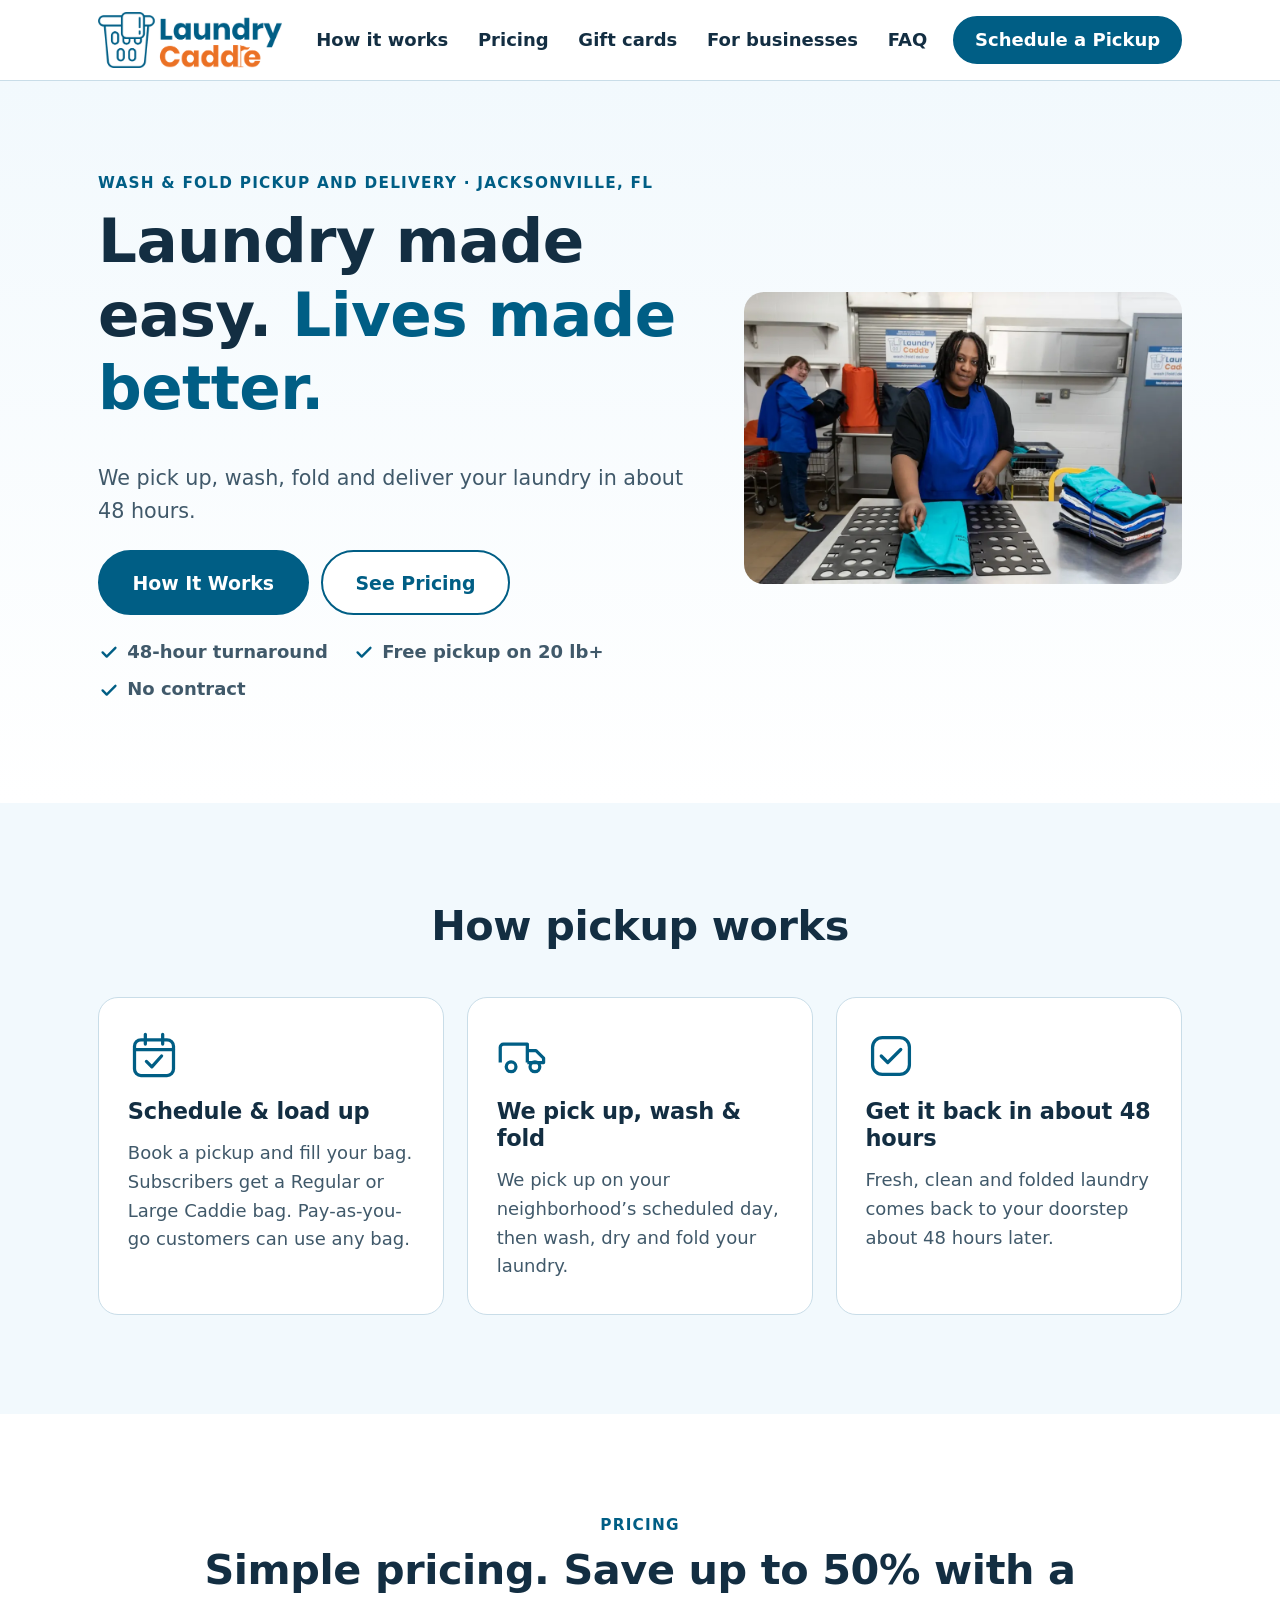
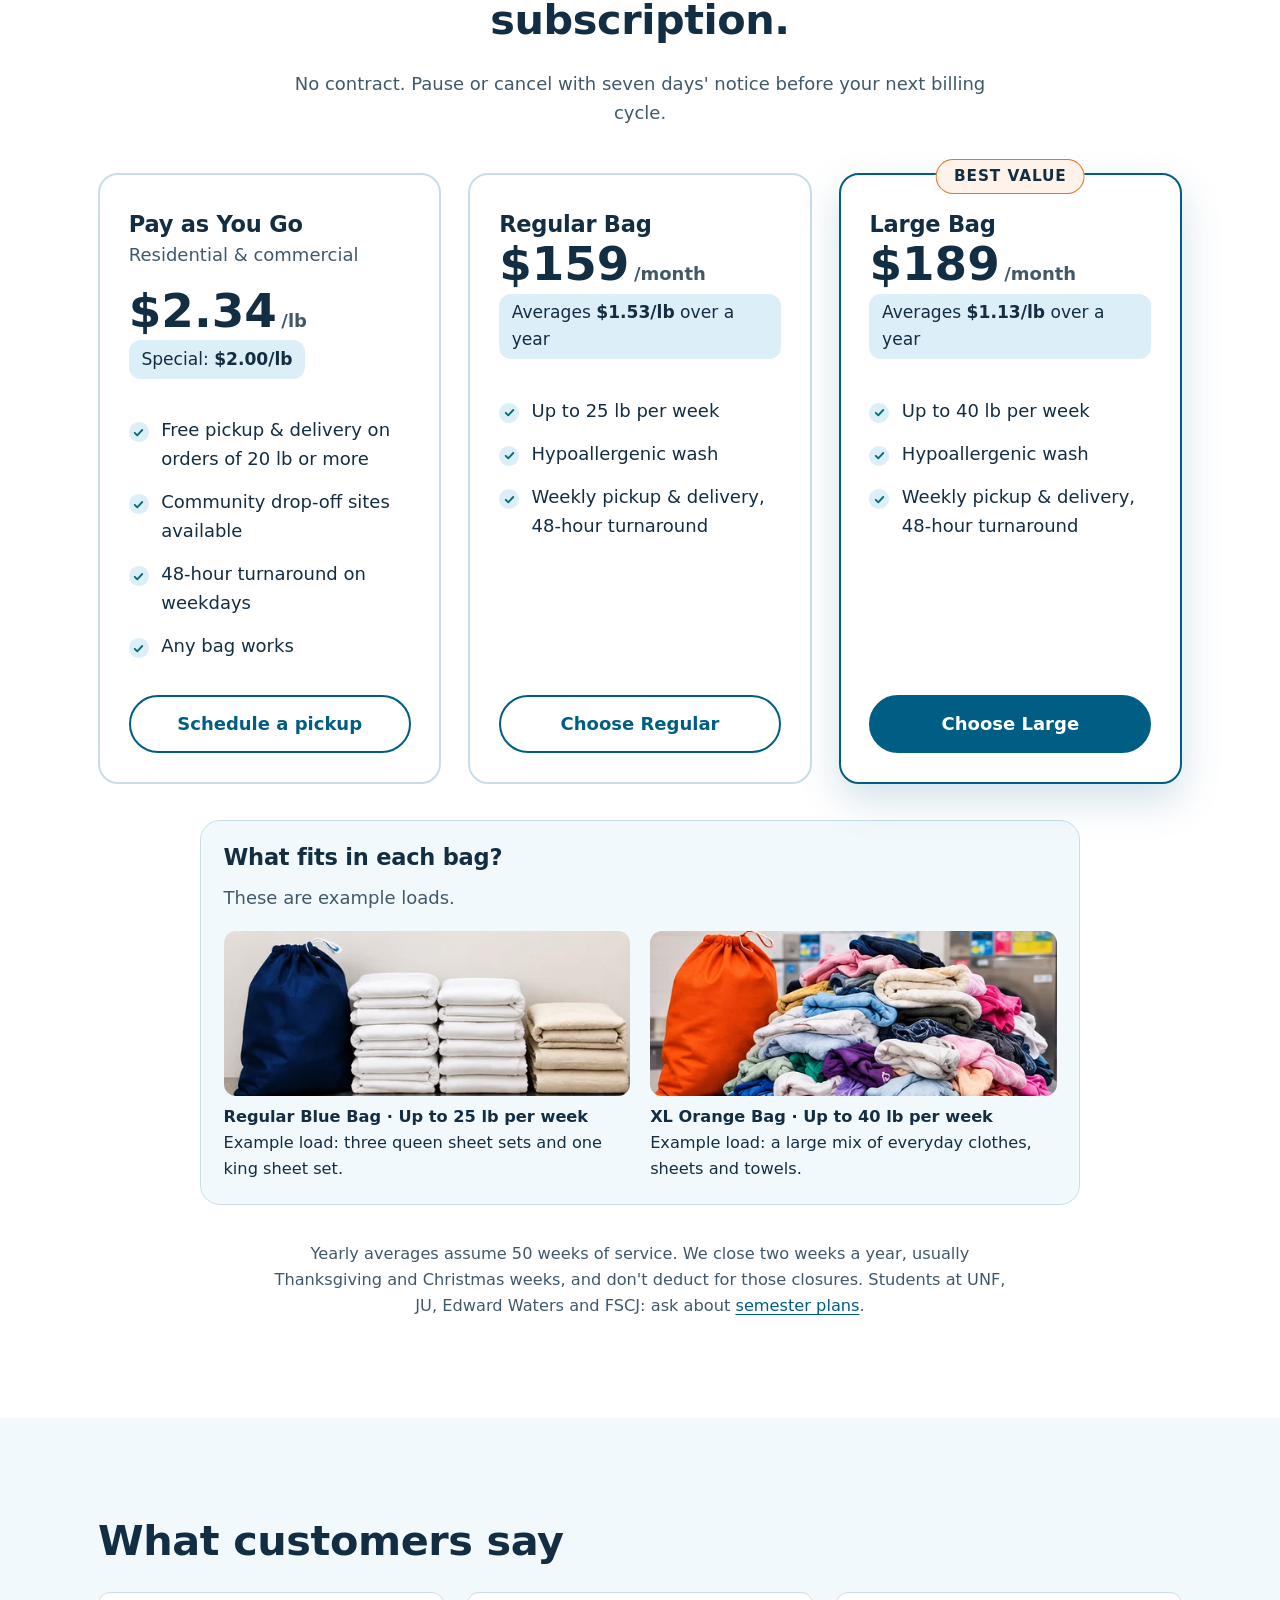
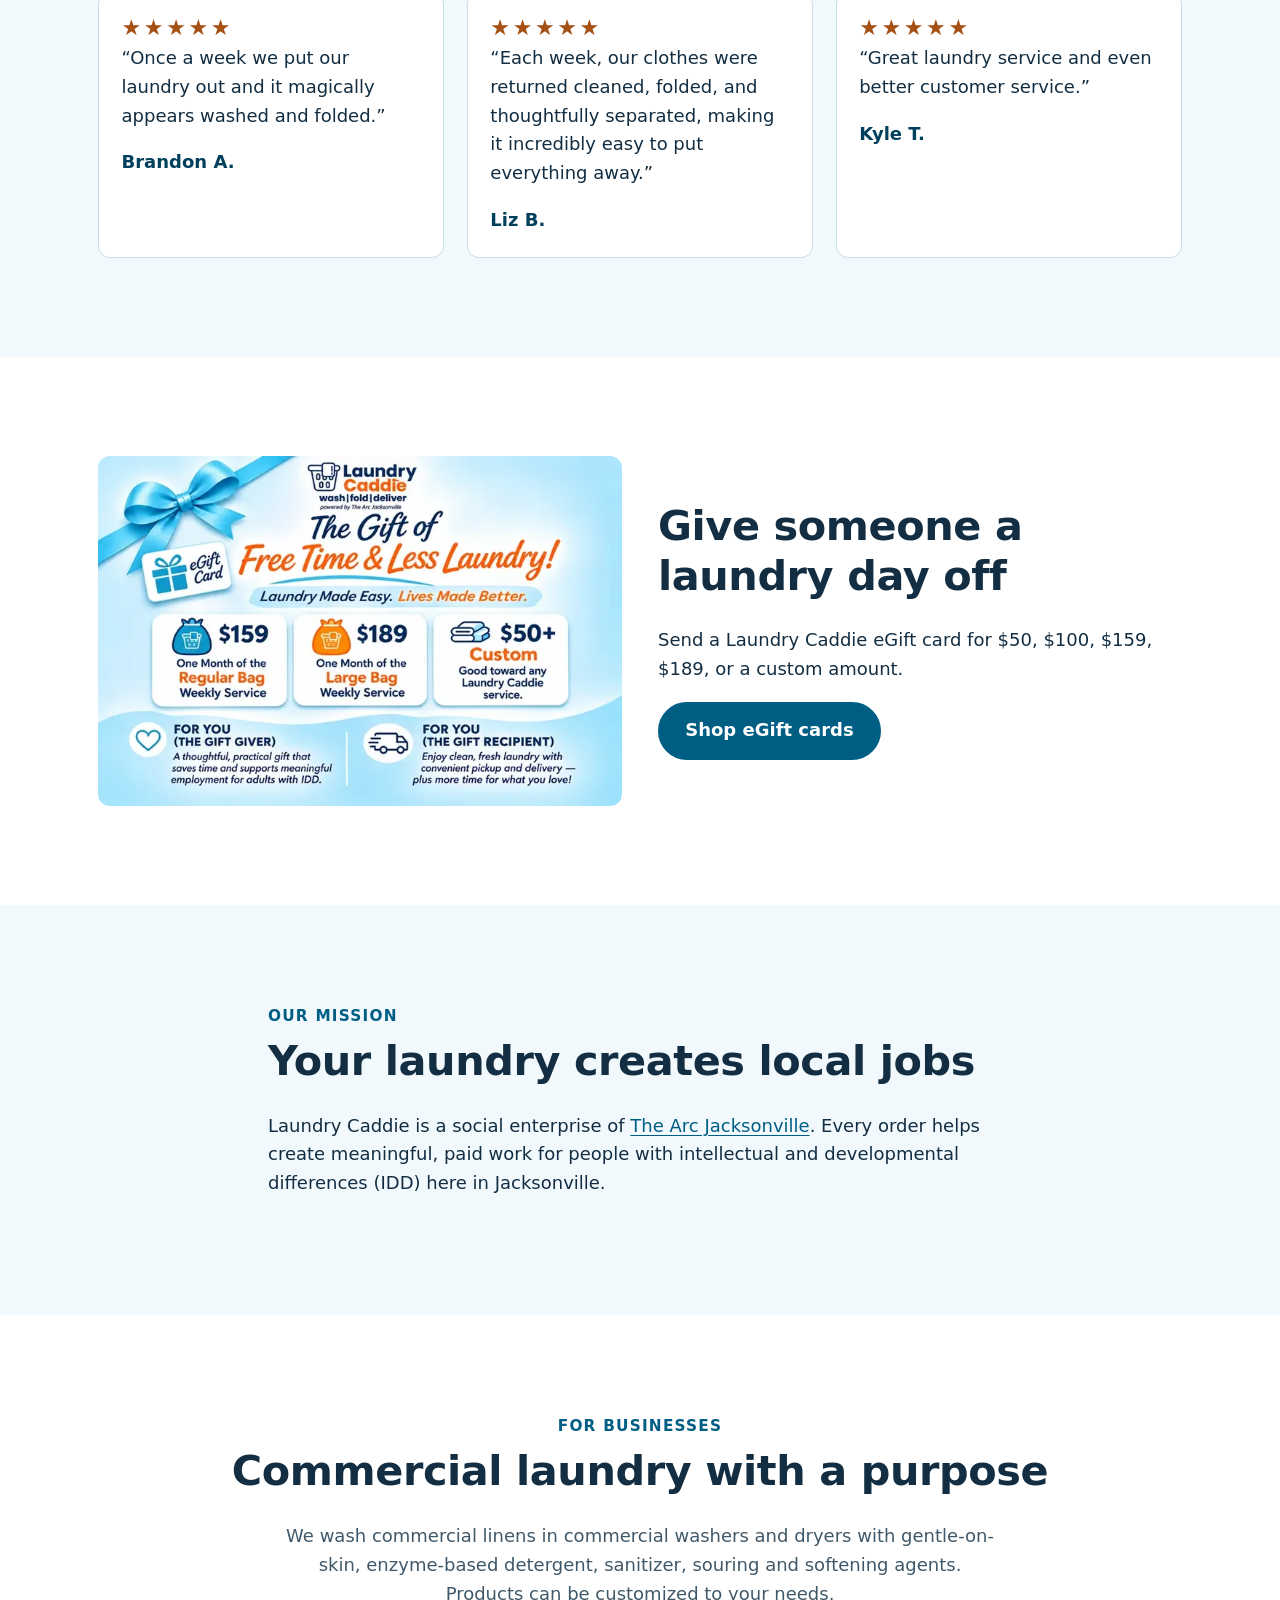
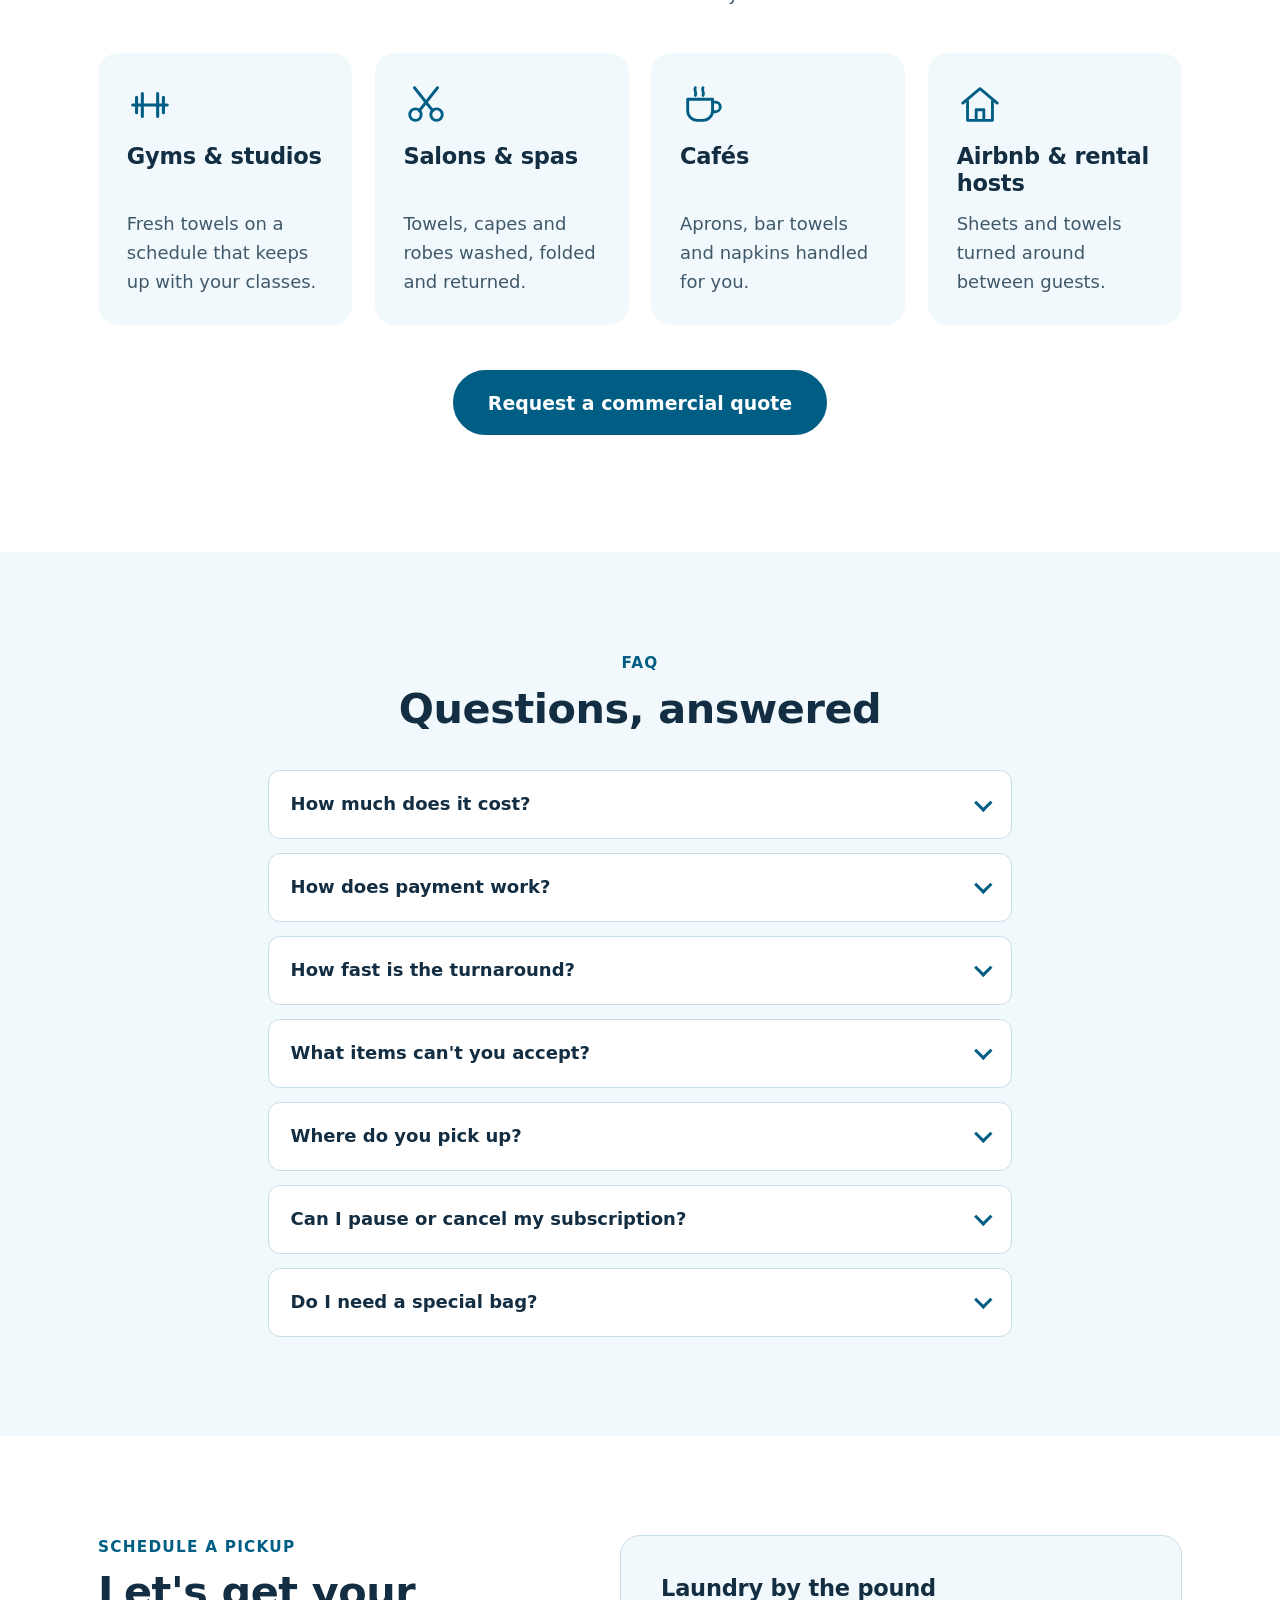
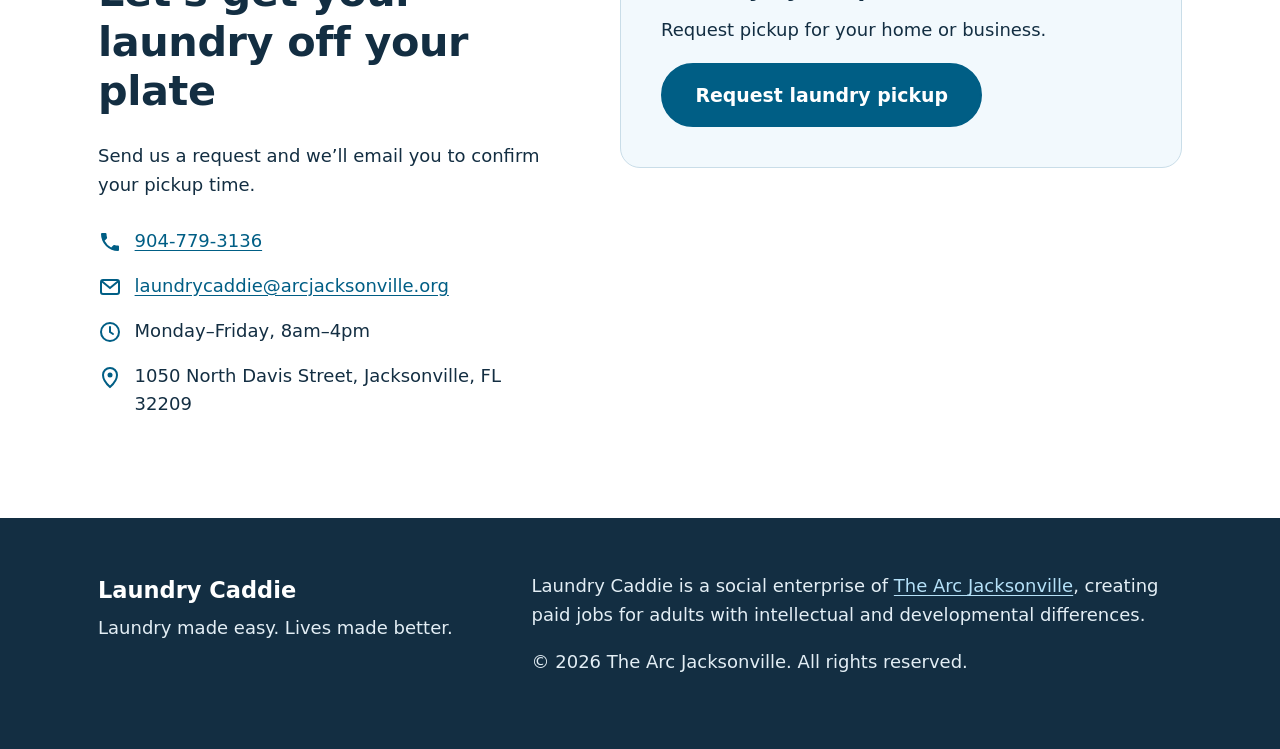
==== commit 37b564d8: "Rename the commercial service heading to Cafés" ====
--- a/index.html
+++ b/index.html
@@ -22,7 +22,7 @@
 
   <link rel="icon" href="assets/laundry-caddie-icon-32.png" sizes="32x32" type="image/png">
   <link rel="apple-touch-icon" href="assets/laundry-caddie-icon-180.png">
-  <link rel="stylesheet" href="styles.css?v=laundry-caddie-photos">
+  <link rel="stylesheet" href="styles.css?v=review-stars">
 
   <script type="application/ld+json">
   {
@@ -58,8 +58,8 @@
     },
     "makesOffer": [
       {"@type": "Offer", "name": "Pay as You Go", "price": "2.34", "priceCurrency": "USD", "description": "Per pound. Free pickup and delivery on orders of 20 lb or more."},
-      {"@type": "Offer", "name": "Regular Bag plan", "price": "155", "priceCurrency": "USD", "description": "Per month. Up to 25 lb per week."},
-      {"@type": "Offer", "name": "Large Bag plan", "price": "185", "priceCurrency": "USD", "description": "Per month. Up to 40 lb per week."}
+      {"@type": "Offer", "name": "Regular Bag plan", "price": "159", "priceCurrency": "USD", "description": "Per month. Up to 25 lb per week."},
+      {"@type": "Offer", "name": "Large Bag plan", "price": "189", "priceCurrency": "USD", "description": "Per month. Up to 40 lb per week."}
     ]
   }
   </script>
@@ -83,7 +83,7 @@
           <li><a href="#gift-cards">Gift cards</a></li>
           <li><a href="#business">For businesses</a></li>
           <li><a href="#faq">FAQ</a></li>
-          <li><a class="btn btn-small" href="#schedule">Schedule a Pickup</a></li>
+          <li><a class="btn btn-small" href="pickup.html">Schedule a Pickup</a></li>
         </ul>
       </nav>
     </div>
@@ -98,7 +98,7 @@
           <h1 id="hero-title">Laundry made easy. <span class="accent-text">Lives made better.</span></h1>
           <p class="lead">We pick up, wash, fold and deliver your laundry in about 48 hours.</p>
           <div class="hero-actions">
-            <a class="btn btn-large" href="#schedule">Request Service</a>
+            <a class="btn btn-large" href="#how-it-works">How It Works</a>
             <a class="btn btn-large btn-secondary" href="#pricing">See Pricing</a>
           </div>
           <ul class="hero-points">
@@ -144,7 +144,6 @@
         <h2 id="pricing-title" class="center">Simple pricing. Save up to 50% with a subscription.</h2>
         <p class="section-intro center">No contract. Pause or cancel with seven days' notice before your next billing cycle.</p>
 
-        <p class="section-intro center">Both subscriptions include weekly pickup and delivery, hypoallergenic washing, and a 48-hour turnaround. You can send clothes, sheets, and towels in either bag.</p>
         <div class="pricing-grid">
           <article class="price-card" aria-labelledby="plan-payg">
             <h3 id="plan-payg">Pay as You Go</h3>
@@ -157,38 +156,49 @@
               <li>48-hour turnaround on weekdays</li>
               <li>Any bag works</li>
             </ul>
-            <a class="btn btn-block btn-secondary" href="#schedule" data-service="Pay as You Go">Schedule a pickup</a>
+            <a class="btn btn-block btn-secondary" href="pickup.html">Schedule a pickup</a>
           </article>
 
           <article class="price-card" aria-labelledby="plan-regular">
             <h3 id="plan-regular">Regular Bag</h3>
-            <p class="plan-for">Up to 25 lb per week.</p>
-            <p class="price"><span class="amount">$155</span><span class="per">/month</span></p>
+            <p class="price"><span class="amount">$159</span><span class="per">/month</span></p>
+            <p class="price-note">Averages <strong>$1.53/lb</strong> over a year</p>
+            <ul class="features">
+              <li>Up to 25 lb per week</li>
+              <li>Hypoallergenic wash</li>
+              <li>Weekly pickup &amp; delivery, 48-hour turnaround</li>
+            </ul>
             <a class="btn btn-block btn-secondary" href="subscribe.html?plan=regular">Choose Regular</a>
           </article>
 
           <article class="price-card featured" aria-labelledby="plan-large">
             <p class="badge">Best Value</p>
             <h3 id="plan-large">Large Bag</h3>
-            <p class="plan-for">Up to 40 lb per week.</p>
-            <p class="price"><span class="amount">$185</span><span class="per">/month</span></p>
+            <p class="price"><span class="amount">$189</span><span class="per">/month</span></p>
+            <p class="price-note">Averages <strong>$1.13/lb</strong> over a year</p>
+            <ul class="features">
+              <li>Up to 40 lb per week</li>
+              <li>Hypoallergenic wash</li>
+              <li>Weekly pickup &amp; delivery, 48-hour turnaround</li>
+            </ul>
             <a class="btn btn-block" href="subscribe.html?plan=large">Choose Large</a>
           </article>
         </div>
         <div class="bag-comparison" aria-labelledby="bag-comparison-title">
           <h3 id="bag-comparison-title">What fits in each bag?</h3>
+          <p>These are example loads.</p>
           <div class="bag-comparison-grid">
             <figure>
-              <img src="assets/regular-blue-bag-example.webp" alt="Blue laundry bag beside stacks of folded sheets" width="494" height="200" loading="lazy">
-              <figcaption><strong>Regular Blue Bag</strong><br>Example load: three queen sheet sets and one king sheet set.</figcaption>
+              <img src="assets/regular-blue-bag-example.webp?v=retouched" alt="Blue laundry bag beside stacks of folded sheets" width="494" height="200" loading="lazy">
+              <figcaption><strong>Regular Blue Bag · Up to 25 lb per week</strong><br>Example load: three queen sheet sets and one king sheet set.</figcaption>
             </figure>
             <figure>
-              <img src="assets/xl-orange-bag-example.webp" alt="Orange laundry bag beside a large pile of mixed clothes and linens" width="491" height="200" loading="lazy">
-              <figcaption><strong>XL Orange Bag</strong><br>Example load: a large mix of everyday clothes, sheets and towels.</figcaption>
+              <img src="assets/xl-orange-bag-example.webp?v=retouched" alt="Orange laundry bag beside a large pile of mixed clothes and linens" width="491" height="200" loading="lazy">
+              <figcaption><strong>XL Orange Bag · Up to 40 lb per week</strong><br>Example load: a large mix of everyday clothes, sheets and towels.</figcaption>
             </figure>
           </div>
         </div>
-        <p class="fine-print center">Subscriptions include 50 weeks of service per year. We close two weeks a year, usually Thanksgiving and Christmas weeks, and don't deduct for those closures. Students at UNF, JU, Edward Waters and FSCJ: ask about <a href="https://arcjacksonville.org/laundrycaddie-serviceplan/students/">semester plans</a>.</p>
+        <p class="fine-print center">Yearly averages assume 50 weeks of service. We close two weeks a year, usually Thanksgiving and Christmas weeks, and don't deduct for those closures. Students at UNF, JU, Edward Waters and FSCJ: ask about <a href="https://arcjacksonville.org/laundrycaddie-serviceplan/students/">semester plans</a>.</p>
       </div>
     </section>
 
@@ -198,17 +208,17 @@
         <h2 id="reviews-title">What customers say</h2>
         <div class="review-grid">
           <figure class="review-card">
-            <p role="img" aria-label="5 out of 5 stars">★★★★★</p>
+            <span class="review-stars" aria-hidden="true">★★★★★</span>
             <blockquote><p>“Once a week we put our laundry out and it magically appears washed and folded.”</p></blockquote>
             <figcaption>Brandon A.</figcaption>
           </figure>
           <figure class="review-card">
-            <p role="img" aria-label="5 out of 5 stars">★★★★★</p>
+            <span class="review-stars" aria-hidden="true">★★★★★</span>
             <blockquote><p>“Each week, our clothes were returned cleaned, folded, and thoughtfully separated, making it incredibly easy to put everything away.”</p></blockquote>
             <figcaption>Liz B.</figcaption>
           </figure>
           <figure class="review-card">
-            <p role="img" aria-label="5 out of 5 stars">★★★★★</p>
+            <span class="review-stars" aria-hidden="true">★★★★★</span>
             <blockquote><p>“Great laundry service and even better customer service.”</p></blockquote>
             <figcaption>Kyle T.</figcaption>
           </figure>
@@ -222,8 +232,8 @@
         <img src="assets/laundry-caddie-gift-card.webp" width="720" height="480" loading="lazy" alt="Laundry Caddie eGift card featuring the gift of free time">
         <div>
           <h2 id="gifts-title">Give someone a laundry day off</h2>
-          <p>Send a Laundry Caddie eGift card for $50, $100, $155, $185, or a custom amount.</p>
-          <a class="btn" href="https://app.squareup.com/gift/ML3TFN29F937E/order">Shop eGift cards</a>
+          <p>Send a Laundry Caddie eGift card for $50, $100, $159, $189, or a custom amount.</p>
+          <a class="btn" href="gift-cards.html">Shop eGift cards</a>
         </div>
       </div>
     </section>
@@ -269,7 +279,7 @@
           </li>
         </ul>
         <!-- TODO: add commercial pricing or volume terms if The Arc wants them public -->
-        <p class="center"><a class="btn btn-large" href="#schedule" data-service="Commercial quote">Request a commercial quote</a></p>
+        <p class="center"><a class="btn btn-large" href="pickup.html">Request a commercial quote</a></p>
       </div>
     </section>
 
@@ -282,7 +292,7 @@
           <details>
             <summary>How much does it cost?</summary>
             <div class="faq-body">
-              <p>Pay as You Go is $2.34/lb (Special $2/lb), with free pickup and delivery on orders of 20 lb or more. Subscriptions are $155/month for a Regular Bag or $185/month for a Large Bag. The Regular Bag holds up to 25 lb per week, and the Large Bag holds up to 40 lb per week.</p>
+              <p>Pay as You Go is $2.34/lb (Special $2/lb), with free pickup and delivery on orders of 20 lb or more. Subscriptions are $159/month for a Regular Bag (up to 25 lb per week) or $189/month for a Large Bag (up to 40 lb per week). Over a year, that averages $1.53/lb and $1.13/lb.</p>
             </div>
           </details>
           <details>
@@ -332,7 +342,7 @@
         <div class="contact-info">
           <p class="eyebrow">Schedule a pickup</p>
           <h2 id="schedule-title">Let's get your laundry off your plate</h2>
-          <p>Send us a request and we'll reply with a pickup time for your neighborhood. Prefer to sign up directly? Use our <a href="https://arcjacksonville.org/laundrycaddie-serviceplan/">subscription sign-up</a> or <a href="https://arcjacksonville.org/laundrycaddie-serviceplan/bythepound/">pay-as-you-go pickup form</a>.</p>
+          <p>Send us a request and we’ll email you to confirm your pickup time.</p>
           <ul class="contact-list">
             <li>
               <svg aria-hidden="true" viewBox="0 0 24 24"><path d="M6.6 10.8a15.5 15.5 0 006.6 6.6l2.2-2.2a1 1 0 011-.25 11.4 11.4 0 003.6.57 1 1 0 011 1V20a1 1 0 01-1 1A17 17 0 013 4a1 1 0 011-1h3.5a1 1 0 011 1c0 1.25.2 2.45.57 3.57a1 1 0 01-.25 1z" fill="currentColor"/></svg>
@@ -353,70 +363,11 @@
           </ul>
         </div>
 
-        <!--
-          Booking form. With no endpoint set, script.js opens the visitor's email app
-          with the details filled in. To use Formspree, set data-endpoint to your form URL,
-          e.g. data-endpoint="https://formspree.io/f/abcdwxyz". See README.
-          TODO: set a Formspree (or other) endpoint.
-        -->
-        <form class="booking-form" id="booking-form" data-endpoint="" data-mailto="laundrycaddie@arcjacksonville.org" novalidate>
-          <h3>Request a pickup</h3>
-          <p class="form-hint">Fields marked <span aria-hidden="true">*</span><span class="visually-hidden">with an asterisk</span> are required.</p>
-
-          <div class="field">
-            <label for="f-name">Name <span aria-hidden="true">*</span></label>
-            <input id="f-name" name="name" type="text" autocomplete="name" required>
-          </div>
-          <div class="field-row">
-            <div class="field">
-              <label for="f-email">Email <span aria-hidden="true">*</span></label>
-              <input id="f-email" name="email" type="email" autocomplete="email" required>
-            </div>
-            <div class="field">
-              <label for="f-phone">Phone</label>
-              <input id="f-phone" name="phone" type="tel" autocomplete="tel">
-            </div>
-          </div>
-          <div class="field">
-            <label for="f-address">Pickup address <span aria-hidden="true">*</span></label>
-            <input id="f-address" name="address" type="text" autocomplete="street-address" required>
-          </div>
-          <div class="field">
-              <label for="f-area">Neighborhood</label>
-              <select id="f-area" name="neighborhood">
-                <option>Downtown, San Marco</option>
-                <option value="Miramar / San Jose / Beauclerc">Miramar area</option>
-                <option value="Riverside / Avondale / Ortega">Riverside area</option>
-                <option>Southside</option>
-                <option value="College campus">College campus</option>
-                <option>Other area</option>
-              </select>
-          </div>
-          <div class="field">
-              <label for="f-service">Service</label>
-              <select id="f-service" name="service">
-                <option>Pay as You Go</option>
-                <option>Regular Bag plan</option>
-                <option>Large Bag plan</option>
-                <option>Commercial quote</option>
-              </select>
-          </div>
-          <fieldset class="field">
-            <legend>Preferred pickup day</legend>
-            <div class="radio-row">
-              <label><input type="radio" name="day" value="Monday" checked> Monday</label>
-              <label><input type="radio" name="day" value="Tuesday"> Tuesday</label>
-              <label><input type="radio" name="day" value="Wednesday"> Wednesday</label>
-              <label><input id="pickup-thursday" type="radio" name="day" value="Thursday" disabled> Thursday (laundry by the pound only)</label>
-            </div>
-          </fieldset>
-          <div class="field">
-            <label for="f-notes">Anything else?</label>
-            <textarea id="f-notes" name="notes" rows="3"></textarea>
-          </div>
-          <button class="btn btn-large btn-block" type="submit">Request a pickup</button>
-          <p class="form-status" id="form-status" role="status" aria-live="polite"></p>
-        </form>
+        <div class="booking-form">
+          <h3>Laundry by the pound</h3>
+          <p>Request pickup for your home or business.</p>
+          <a class="btn btn-large" href="pickup.html">Request laundry pickup</a>
+        </div>
       </div>
     </section>
   </main>
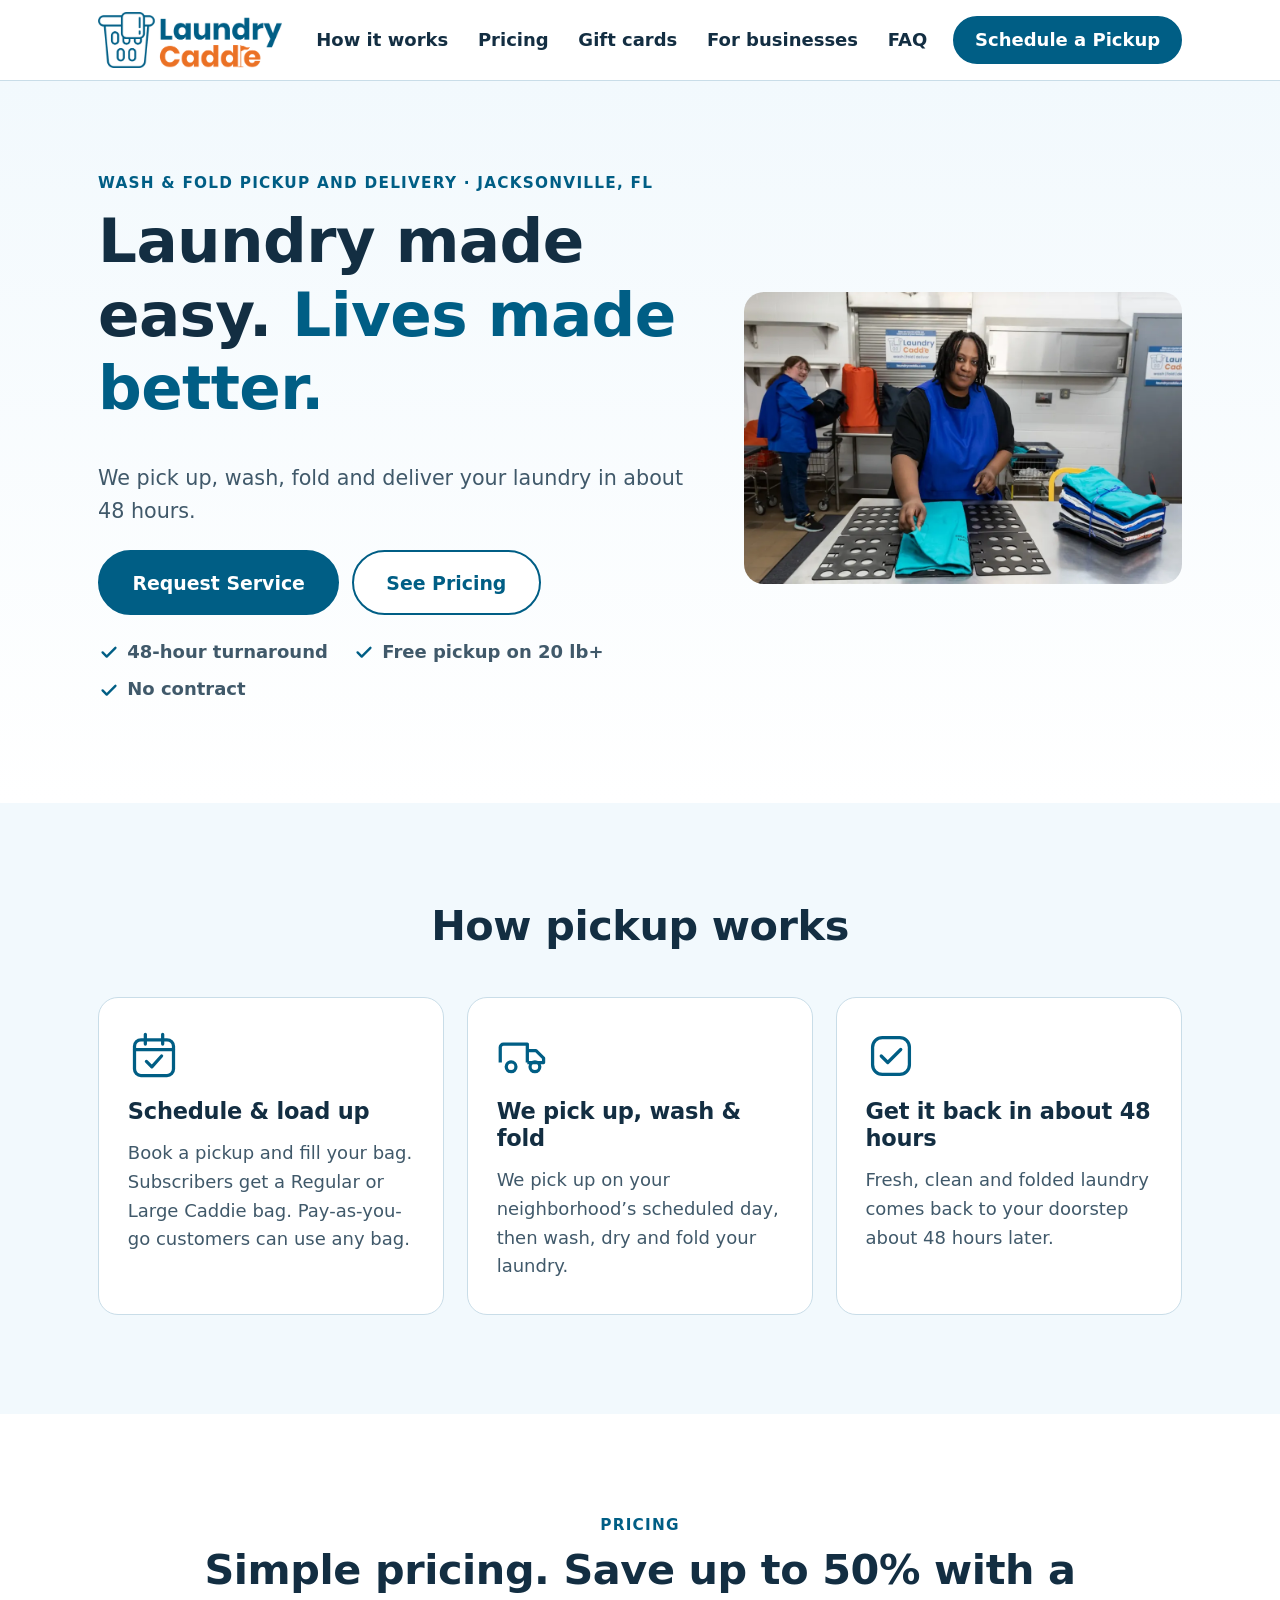
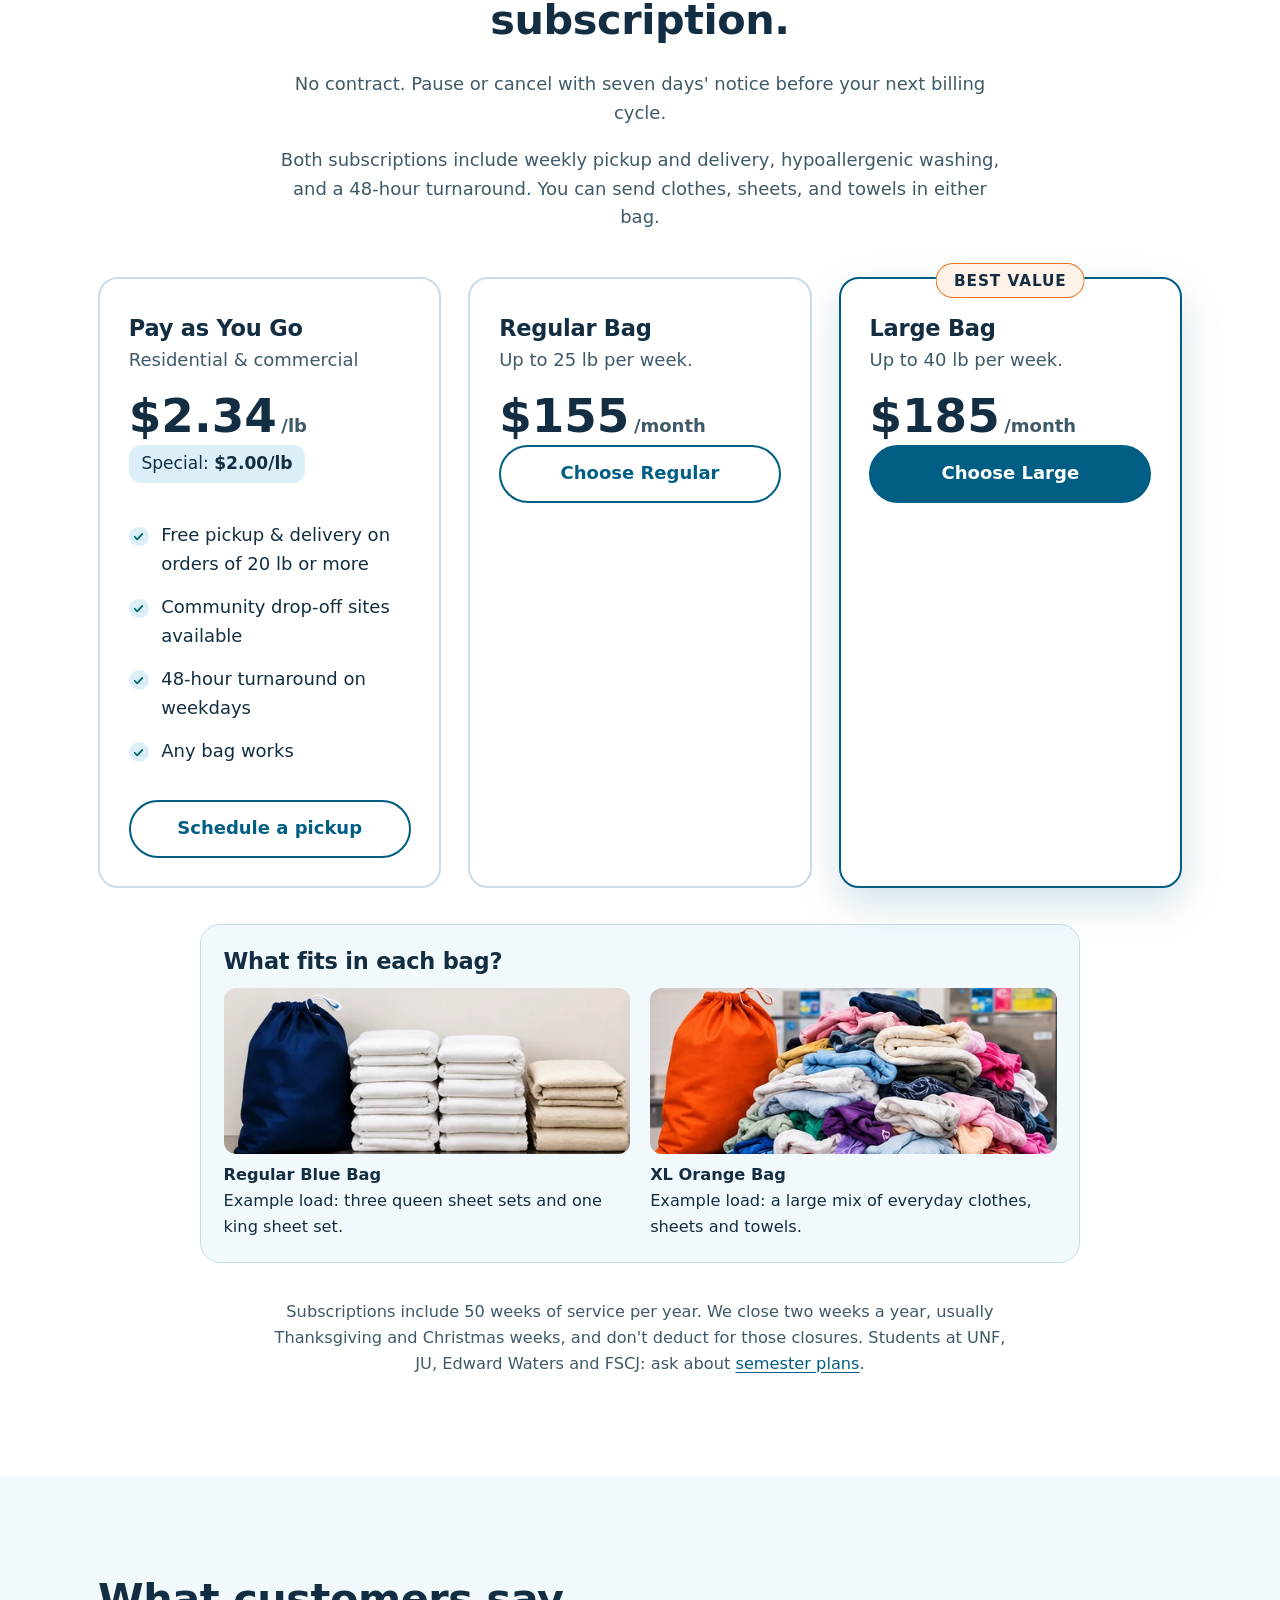
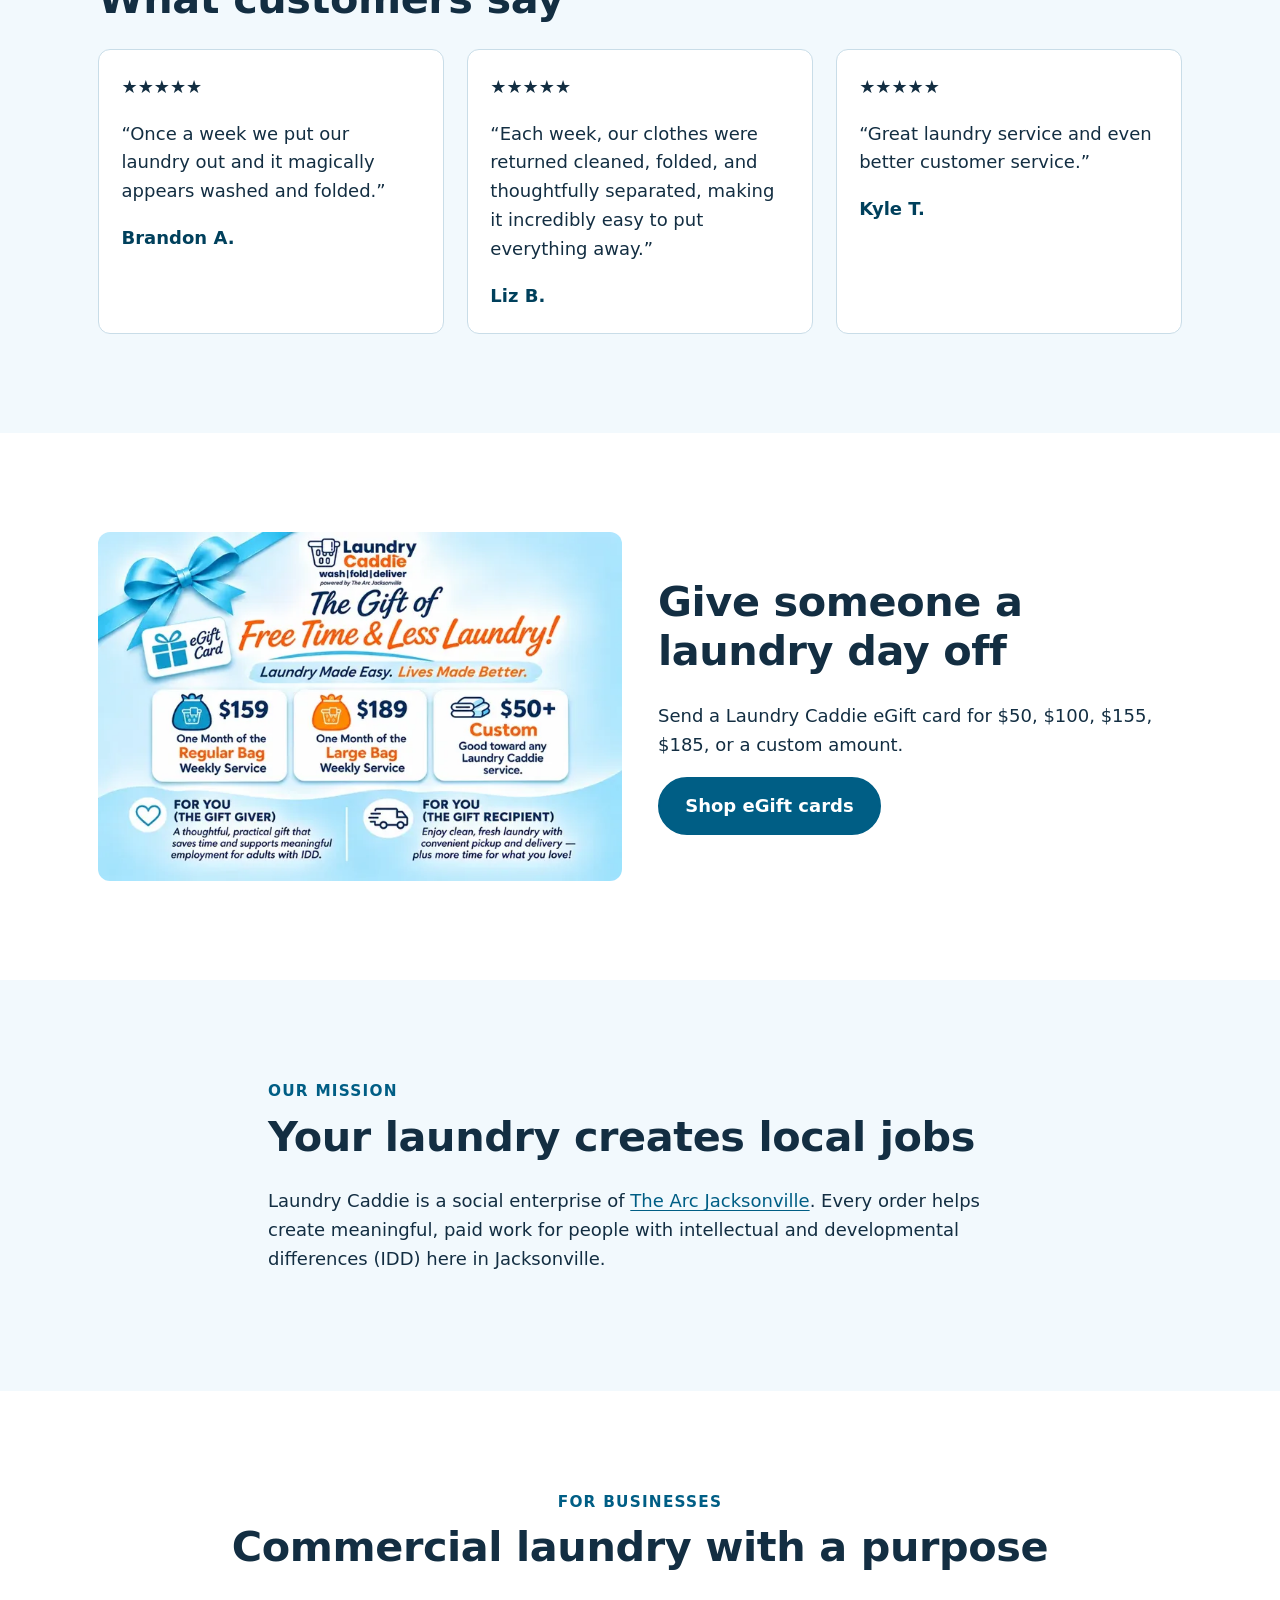
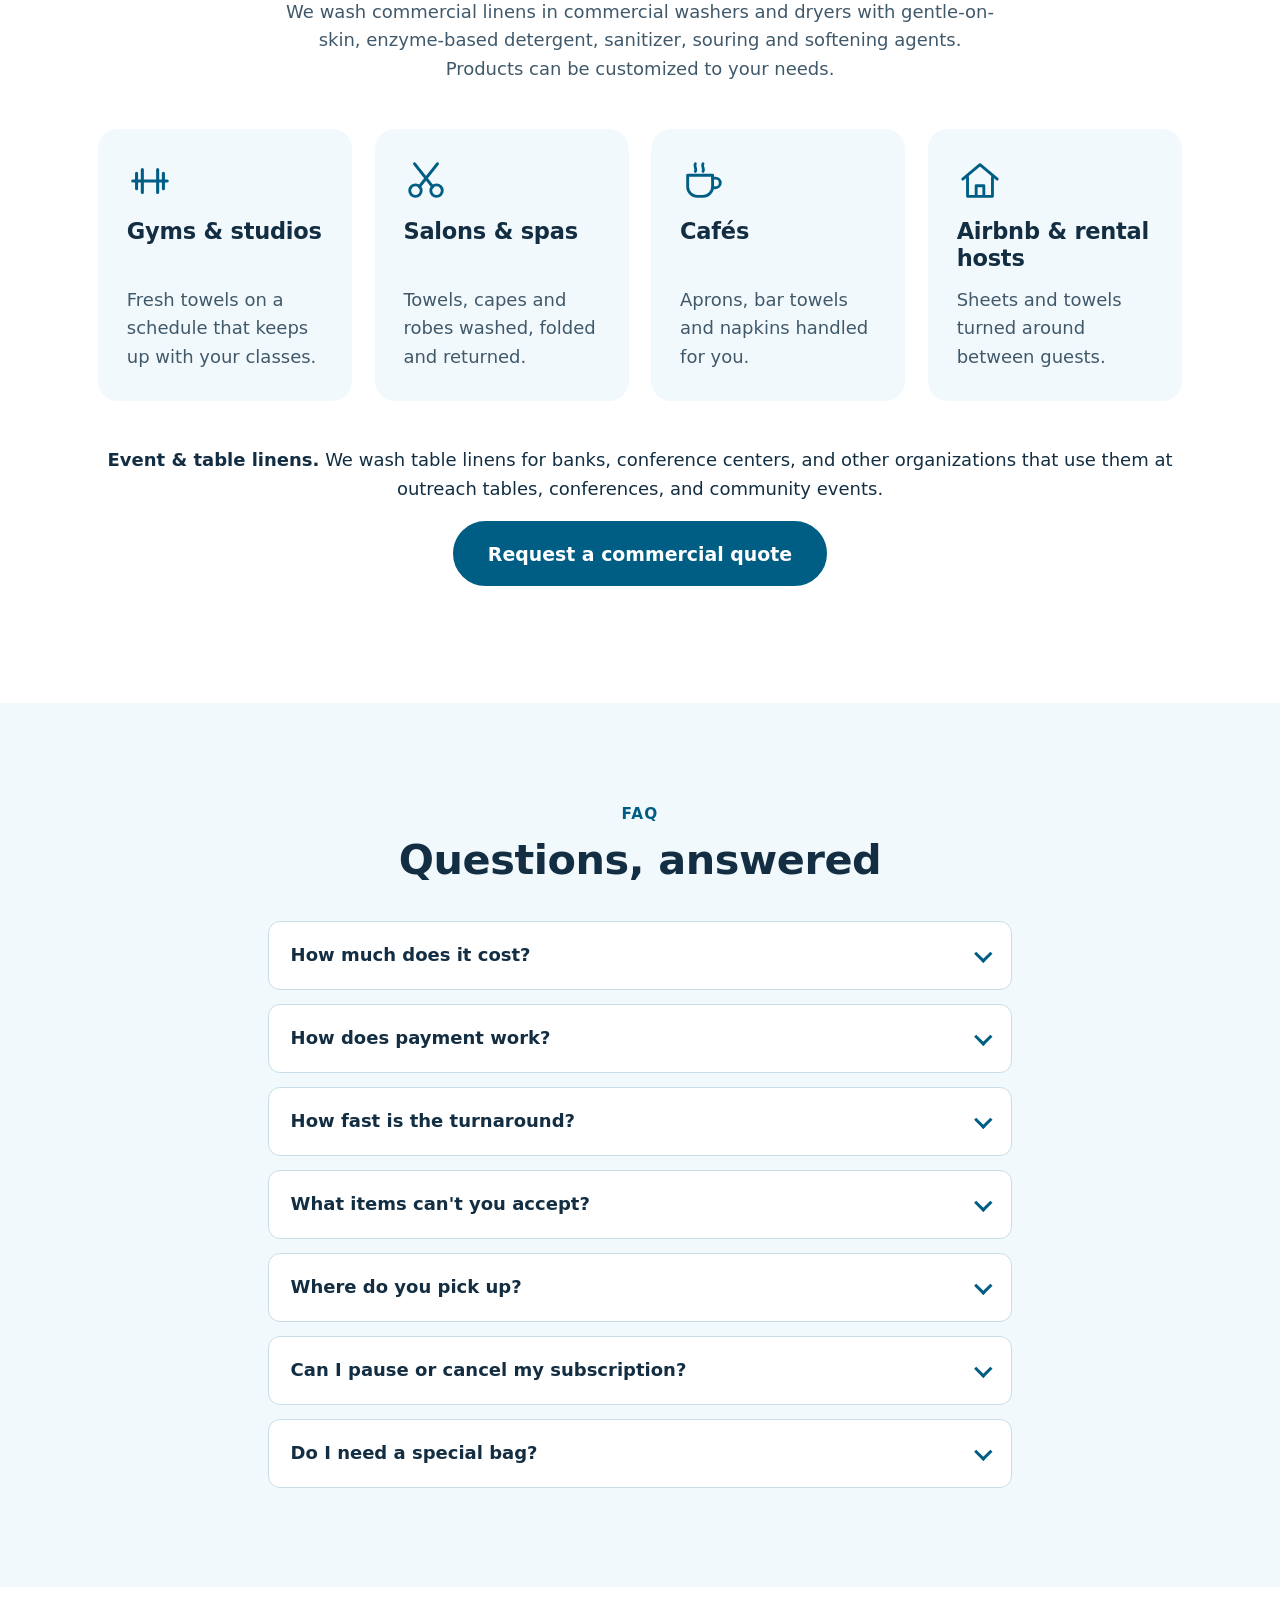
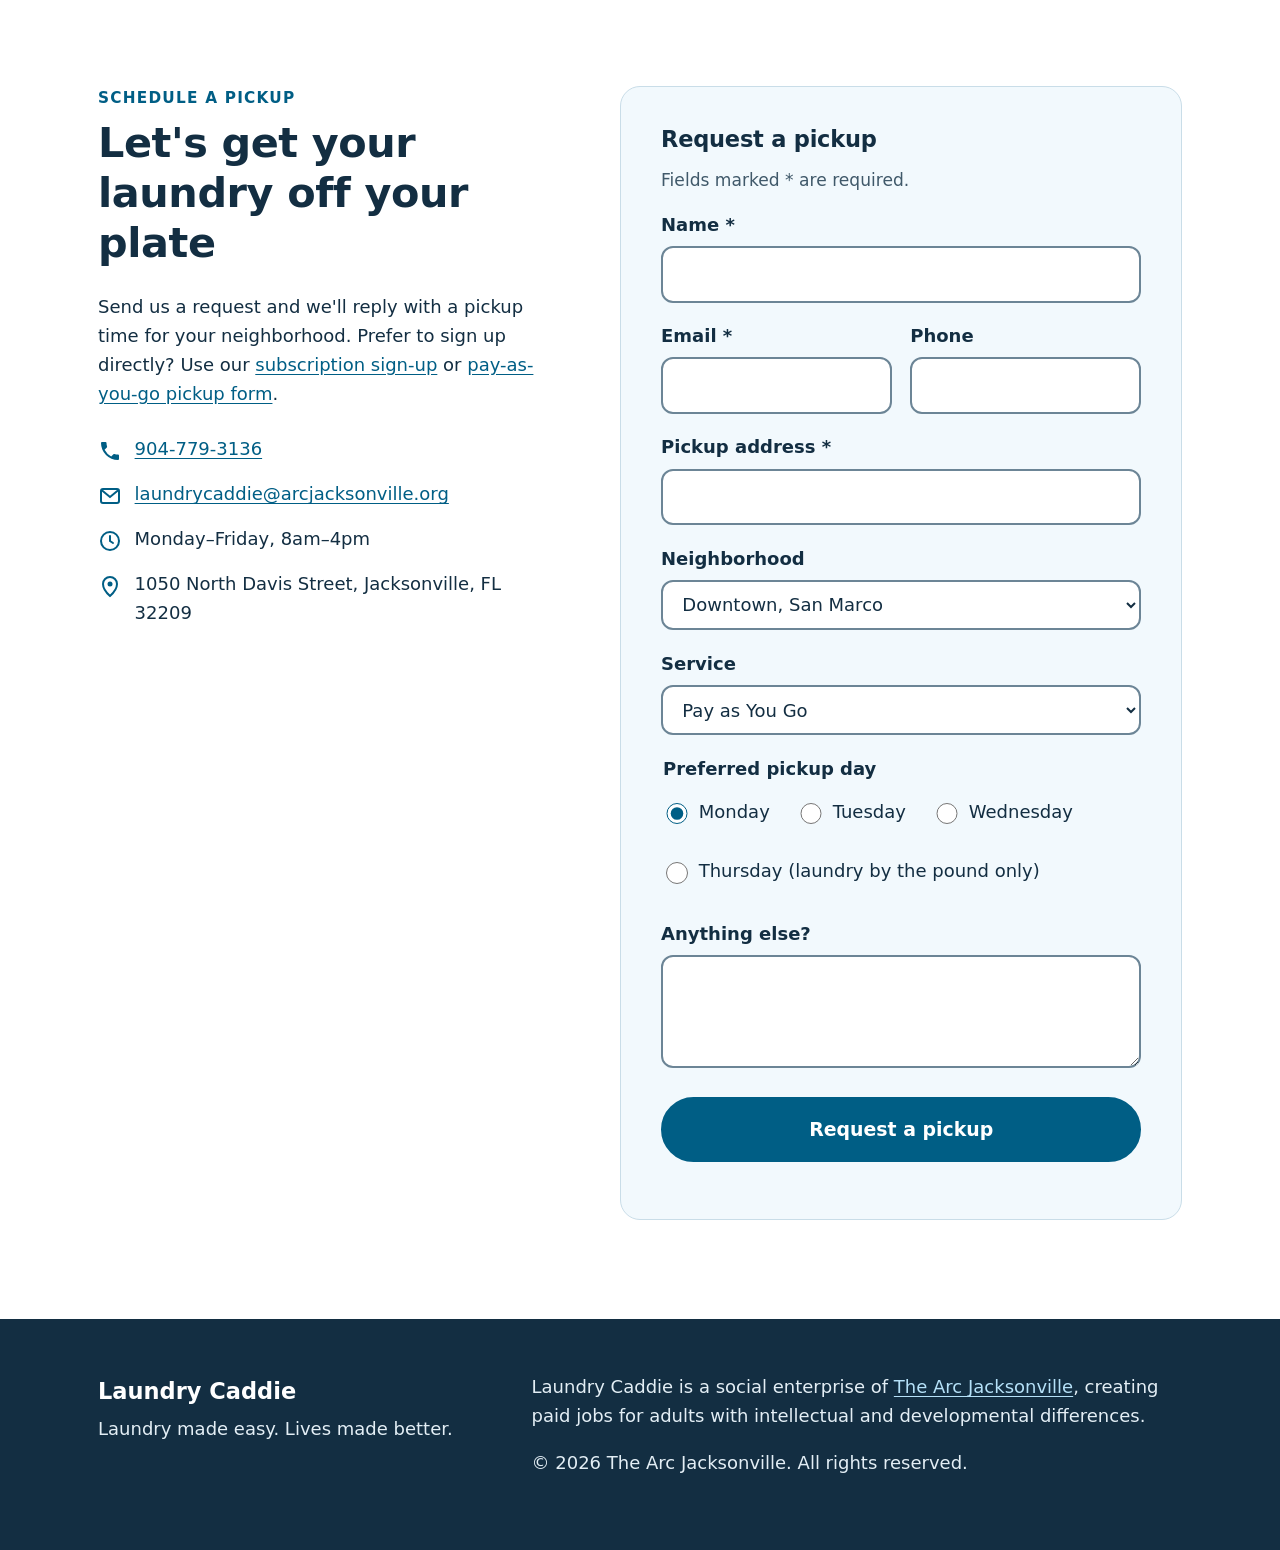
==== commit f4ebeabd: "Include event and table linens in commercial services" ====
--- a/index.html
+++ b/index.html
@@ -22,7 +22,7 @@
 
   <link rel="icon" href="assets/laundry-caddie-icon-32.png" sizes="32x32" type="image/png">
   <link rel="apple-touch-icon" href="assets/laundry-caddie-icon-180.png">
-  <link rel="stylesheet" href="styles.css?v=review-stars">
+  <link rel="stylesheet" href="styles.css?v=laundry-caddie-photos">
 
   <script type="application/ld+json">
   {
@@ -58,8 +58,8 @@
     },
     "makesOffer": [
       {"@type": "Offer", "name": "Pay as You Go", "price": "2.34", "priceCurrency": "USD", "description": "Per pound. Free pickup and delivery on orders of 20 lb or more."},
-      {"@type": "Offer", "name": "Regular Bag plan", "price": "159", "priceCurrency": "USD", "description": "Per month. Up to 25 lb per week."},
-      {"@type": "Offer", "name": "Large Bag plan", "price": "189", "priceCurrency": "USD", "description": "Per month. Up to 40 lb per week."}
+      {"@type": "Offer", "name": "Regular Bag plan", "price": "155", "priceCurrency": "USD", "description": "Per month. Up to 25 lb per week."},
+      {"@type": "Offer", "name": "Large Bag plan", "price": "185", "priceCurrency": "USD", "description": "Per month. Up to 40 lb per week."}
     ]
   }
   </script>
@@ -83,7 +83,7 @@
           <li><a href="#gift-cards">Gift cards</a></li>
           <li><a href="#business">For businesses</a></li>
           <li><a href="#faq">FAQ</a></li>
-          <li><a class="btn btn-small" href="pickup.html">Schedule a Pickup</a></li>
+          <li><a class="btn btn-small" href="#schedule">Schedule a Pickup</a></li>
         </ul>
       </nav>
     </div>
@@ -98,7 +98,7 @@
           <h1 id="hero-title">Laundry made easy. <span class="accent-text">Lives made better.</span></h1>
           <p class="lead">We pick up, wash, fold and deliver your laundry in about 48 hours.</p>
           <div class="hero-actions">
-            <a class="btn btn-large" href="#how-it-works">How It Works</a>
+            <a class="btn btn-large" href="#schedule">Request Service</a>
             <a class="btn btn-large btn-secondary" href="#pricing">See Pricing</a>
           </div>
           <ul class="hero-points">
@@ -144,6 +144,7 @@
         <h2 id="pricing-title" class="center">Simple pricing. Save up to 50% with a subscription.</h2>
         <p class="section-intro center">No contract. Pause or cancel with seven days' notice before your next billing cycle.</p>
 
+        <p class="section-intro center">Both subscriptions include weekly pickup and delivery, hypoallergenic washing, and a 48-hour turnaround. You can send clothes, sheets, and towels in either bag.</p>
         <div class="pricing-grid">
           <article class="price-card" aria-labelledby="plan-payg">
             <h3 id="plan-payg">Pay as You Go</h3>
@@ -156,49 +157,38 @@
               <li>48-hour turnaround on weekdays</li>
               <li>Any bag works</li>
             </ul>
-            <a class="btn btn-block btn-secondary" href="pickup.html">Schedule a pickup</a>
+            <a class="btn btn-block btn-secondary" href="#schedule" data-service="Pay as You Go">Schedule a pickup</a>
           </article>
 
           <article class="price-card" aria-labelledby="plan-regular">
             <h3 id="plan-regular">Regular Bag</h3>
-            <p class="price"><span class="amount">$159</span><span class="per">/month</span></p>
-            <p class="price-note">Averages <strong>$1.53/lb</strong> over a year</p>
-            <ul class="features">
-              <li>Up to 25 lb per week</li>
-              <li>Hypoallergenic wash</li>
-              <li>Weekly pickup &amp; delivery, 48-hour turnaround</li>
-            </ul>
+            <p class="plan-for">Up to 25 lb per week.</p>
+            <p class="price"><span class="amount">$155</span><span class="per">/month</span></p>
             <a class="btn btn-block btn-secondary" href="subscribe.html?plan=regular">Choose Regular</a>
           </article>
 
           <article class="price-card featured" aria-labelledby="plan-large">
             <p class="badge">Best Value</p>
             <h3 id="plan-large">Large Bag</h3>
-            <p class="price"><span class="amount">$189</span><span class="per">/month</span></p>
-            <p class="price-note">Averages <strong>$1.13/lb</strong> over a year</p>
-            <ul class="features">
-              <li>Up to 40 lb per week</li>
-              <li>Hypoallergenic wash</li>
-              <li>Weekly pickup &amp; delivery, 48-hour turnaround</li>
-            </ul>
+            <p class="plan-for">Up to 40 lb per week.</p>
+            <p class="price"><span class="amount">$185</span><span class="per">/month</span></p>
             <a class="btn btn-block" href="subscribe.html?plan=large">Choose Large</a>
           </article>
         </div>
         <div class="bag-comparison" aria-labelledby="bag-comparison-title">
           <h3 id="bag-comparison-title">What fits in each bag?</h3>
-          <p>These are example loads.</p>
           <div class="bag-comparison-grid">
             <figure>
-              <img src="assets/regular-blue-bag-example.webp?v=retouched" alt="Blue laundry bag beside stacks of folded sheets" width="494" height="200" loading="lazy">
-              <figcaption><strong>Regular Blue Bag · Up to 25 lb per week</strong><br>Example load: three queen sheet sets and one king sheet set.</figcaption>
+              <img src="assets/regular-blue-bag-example.webp" alt="Blue laundry bag beside stacks of folded sheets" width="494" height="200" loading="lazy">
+              <figcaption><strong>Regular Blue Bag</strong><br>Example load: three queen sheet sets and one king sheet set.</figcaption>
             </figure>
             <figure>
-              <img src="assets/xl-orange-bag-example.webp?v=retouched" alt="Orange laundry bag beside a large pile of mixed clothes and linens" width="491" height="200" loading="lazy">
-              <figcaption><strong>XL Orange Bag · Up to 40 lb per week</strong><br>Example load: a large mix of everyday clothes, sheets and towels.</figcaption>
+              <img src="assets/xl-orange-bag-example.webp" alt="Orange laundry bag beside a large pile of mixed clothes and linens" width="491" height="200" loading="lazy">
+              <figcaption><strong>XL Orange Bag</strong><br>Example load: a large mix of everyday clothes, sheets and towels.</figcaption>
             </figure>
           </div>
         </div>
-        <p class="fine-print center">Yearly averages assume 50 weeks of service. We close two weeks a year, usually Thanksgiving and Christmas weeks, and don't deduct for those closures. Students at UNF, JU, Edward Waters and FSCJ: ask about <a href="https://arcjacksonville.org/laundrycaddie-serviceplan/students/">semester plans</a>.</p>
+        <p class="fine-print center">Subscriptions include 50 weeks of service per year. We close two weeks a year, usually Thanksgiving and Christmas weeks, and don't deduct for those closures. Students at UNF, JU, Edward Waters and FSCJ: ask about <a href="https://arcjacksonville.org/laundrycaddie-serviceplan/students/">semester plans</a>.</p>
       </div>
     </section>
 
@@ -208,17 +198,17 @@
         <h2 id="reviews-title">What customers say</h2>
         <div class="review-grid">
           <figure class="review-card">
-            <span class="review-stars" aria-hidden="true">★★★★★</span>
+            <p role="img" aria-label="5 out of 5 stars">★★★★★</p>
             <blockquote><p>“Once a week we put our laundry out and it magically appears washed and folded.”</p></blockquote>
             <figcaption>Brandon A.</figcaption>
           </figure>
           <figure class="review-card">
-            <span class="review-stars" aria-hidden="true">★★★★★</span>
+            <p role="img" aria-label="5 out of 5 stars">★★★★★</p>
             <blockquote><p>“Each week, our clothes were returned cleaned, folded, and thoughtfully separated, making it incredibly easy to put everything away.”</p></blockquote>
             <figcaption>Liz B.</figcaption>
           </figure>
           <figure class="review-card">
-            <span class="review-stars" aria-hidden="true">★★★★★</span>
+            <p role="img" aria-label="5 out of 5 stars">★★★★★</p>
             <blockquote><p>“Great laundry service and even better customer service.”</p></blockquote>
             <figcaption>Kyle T.</figcaption>
           </figure>
@@ -232,8 +222,8 @@
         <img src="assets/laundry-caddie-gift-card.webp" width="720" height="480" loading="lazy" alt="Laundry Caddie eGift card featuring the gift of free time">
         <div>
           <h2 id="gifts-title">Give someone a laundry day off</h2>
-          <p>Send a Laundry Caddie eGift card for $50, $100, $159, $189, or a custom amount.</p>
-          <a class="btn" href="gift-cards.html">Shop eGift cards</a>
+          <p>Send a Laundry Caddie eGift card for $50, $100, $155, $185, or a custom amount.</p>
+          <a class="btn" href="https://app.squareup.com/gift/ML3TFN29F937E/order">Shop eGift cards</a>
         </div>
       </div>
     </section>
@@ -278,8 +268,9 @@
             <p>Sheets and towels turned around between guests.</p>
           </li>
         </ul>
+        <p class="center"><strong>Event &amp; table linens.</strong> We wash table linens for banks, conference centers, and other organizations that use them at outreach tables, conferences, and community events.</p>
         <!-- TODO: add commercial pricing or volume terms if The Arc wants them public -->
-        <p class="center"><a class="btn btn-large" href="pickup.html">Request a commercial quote</a></p>
+        <p class="center"><a class="btn btn-large" href="#schedule" data-service="Commercial quote">Request a commercial quote</a></p>
       </div>
     </section>
 
@@ -292,7 +283,7 @@
           <details>
             <summary>How much does it cost?</summary>
             <div class="faq-body">
-              <p>Pay as You Go is $2.34/lb (Special $2/lb), with free pickup and delivery on orders of 20 lb or more. Subscriptions are $159/month for a Regular Bag (up to 25 lb per week) or $189/month for a Large Bag (up to 40 lb per week). Over a year, that averages $1.53/lb and $1.13/lb.</p>
+              <p>Pay as You Go is $2.34/lb (Special $2/lb), with free pickup and delivery on orders of 20 lb or more. Subscriptions are $155/month for a Regular Bag or $185/month for a Large Bag. The Regular Bag holds up to 25 lb per week, and the Large Bag holds up to 40 lb per week.</p>
             </div>
           </details>
           <details>
@@ -342,7 +333,7 @@
         <div class="contact-info">
           <p class="eyebrow">Schedule a pickup</p>
           <h2 id="schedule-title">Let's get your laundry off your plate</h2>
-          <p>Send us a request and we’ll email you to confirm your pickup time.</p>
+          <p>Send us a request and we'll reply with a pickup time for your neighborhood. Prefer to sign up directly? Use our <a href="https://arcjacksonville.org/laundrycaddie-serviceplan/">subscription sign-up</a> or <a href="https://arcjacksonville.org/laundrycaddie-serviceplan/bythepound/">pay-as-you-go pickup form</a>.</p>
           <ul class="contact-list">
             <li>
               <svg aria-hidden="true" viewBox="0 0 24 24"><path d="M6.6 10.8a15.5 15.5 0 006.6 6.6l2.2-2.2a1 1 0 011-.25 11.4 11.4 0 003.6.57 1 1 0 011 1V20a1 1 0 01-1 1A17 17 0 013 4a1 1 0 011-1h3.5a1 1 0 011 1c0 1.25.2 2.45.57 3.57a1 1 0 01-.25 1z" fill="currentColor"/></svg>
@@ -363,11 +354,70 @@
           </ul>
         </div>
 
-        <div class="booking-form">
-          <h3>Laundry by the pound</h3>
-          <p>Request pickup for your home or business.</p>
-          <a class="btn btn-large" href="pickup.html">Request laundry pickup</a>
-        </div>
+        <!--
+          Booking form. With no endpoint set, script.js opens the visitor's email app
+          with the details filled in. To use Formspree, set data-endpoint to your form URL,
+          e.g. data-endpoint="https://formspree.io/f/abcdwxyz". See README.
+          TODO: set a Formspree (or other) endpoint.
+        -->
+        <form class="booking-form" id="booking-form" data-endpoint="" data-mailto="laundrycaddie@arcjacksonville.org" novalidate>
+          <h3>Request a pickup</h3>
+          <p class="form-hint">Fields marked <span aria-hidden="true">*</span><span class="visually-hidden">with an asterisk</span> are required.</p>
+
+          <div class="field">
+            <label for="f-name">Name <span aria-hidden="true">*</span></label>
+            <input id="f-name" name="name" type="text" autocomplete="name" required>
+          </div>
+          <div class="field-row">
+            <div class="field">
+              <label for="f-email">Email <span aria-hidden="true">*</span></label>
+              <input id="f-email" name="email" type="email" autocomplete="email" required>
+            </div>
+            <div class="field">
+              <label for="f-phone">Phone</label>
+              <input id="f-phone" name="phone" type="tel" autocomplete="tel">
+            </div>
+          </div>
+          <div class="field">
+            <label for="f-address">Pickup address <span aria-hidden="true">*</span></label>
+            <input id="f-address" name="address" type="text" autocomplete="street-address" required>
+          </div>
+          <div class="field">
+              <label for="f-area">Neighborhood</label>
+              <select id="f-area" name="neighborhood">
+                <option>Downtown, San Marco</option>
+                <option value="Miramar / San Jose / Beauclerc">Miramar area</option>
+                <option value="Riverside / Avondale / Ortega">Riverside area</option>
+                <option>Southside</option>
+                <option value="College campus">College campus</option>
+                <option>Other area</option>
+              </select>
+          </div>
+          <div class="field">
+              <label for="f-service">Service</label>
+              <select id="f-service" name="service">
+                <option>Pay as You Go</option>
+                <option>Regular Bag plan</option>
+                <option>Large Bag plan</option>
+                <option>Commercial quote</option>
+              </select>
+          </div>
+          <fieldset class="field">
+            <legend>Preferred pickup day</legend>
+            <div class="radio-row">
+              <label><input type="radio" name="day" value="Monday" checked> Monday</label>
+              <label><input type="radio" name="day" value="Tuesday"> Tuesday</label>
+              <label><input type="radio" name="day" value="Wednesday"> Wednesday</label>
+              <label><input id="pickup-thursday" type="radio" name="day" value="Thursday" disabled> Thursday (laundry by the pound only)</label>
+            </div>
+          </fieldset>
+          <div class="field">
+            <label for="f-notes">Anything else?</label>
+            <textarea id="f-notes" name="notes" rows="3"></textarea>
+          </div>
+          <button class="btn btn-large btn-block" type="submit">Request a pickup</button>
+          <p class="form-status" id="form-status" role="status" aria-live="polite"></p>
+        </form>
       </div>
     </section>
   </main>
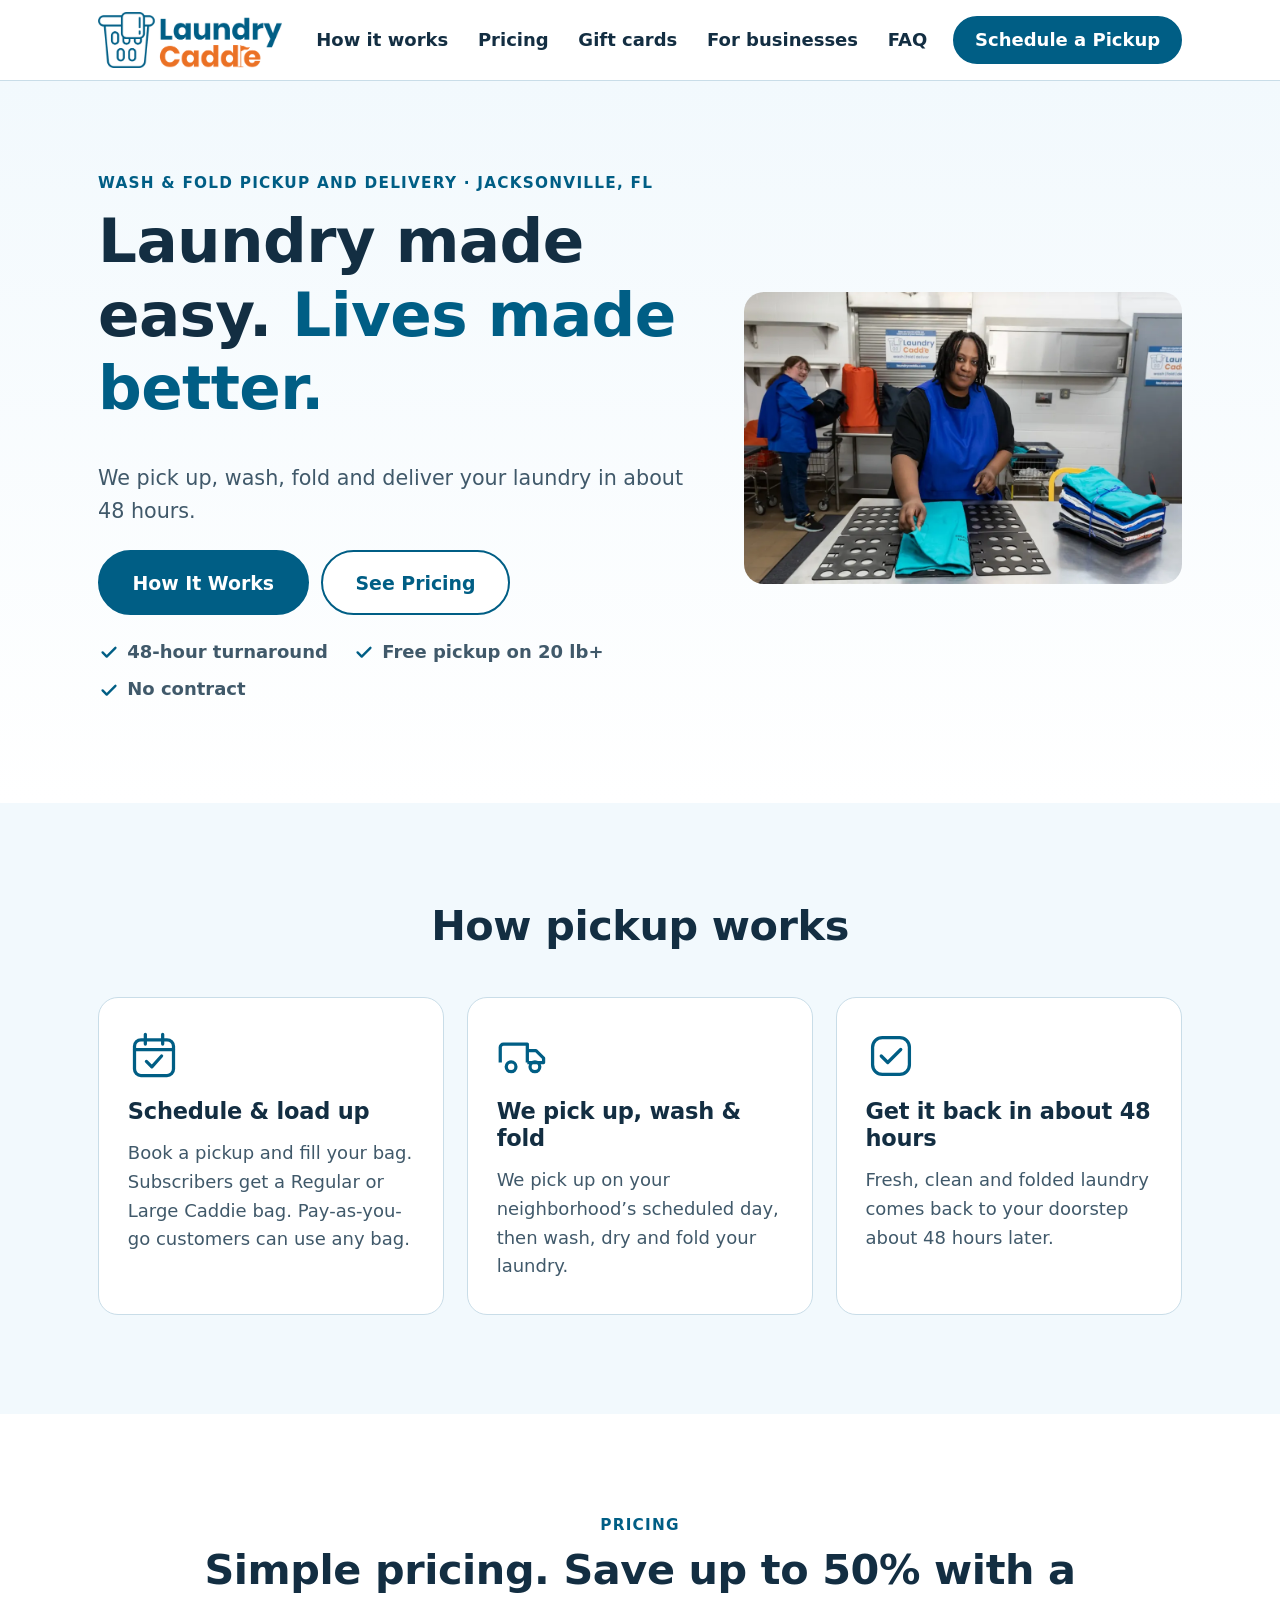
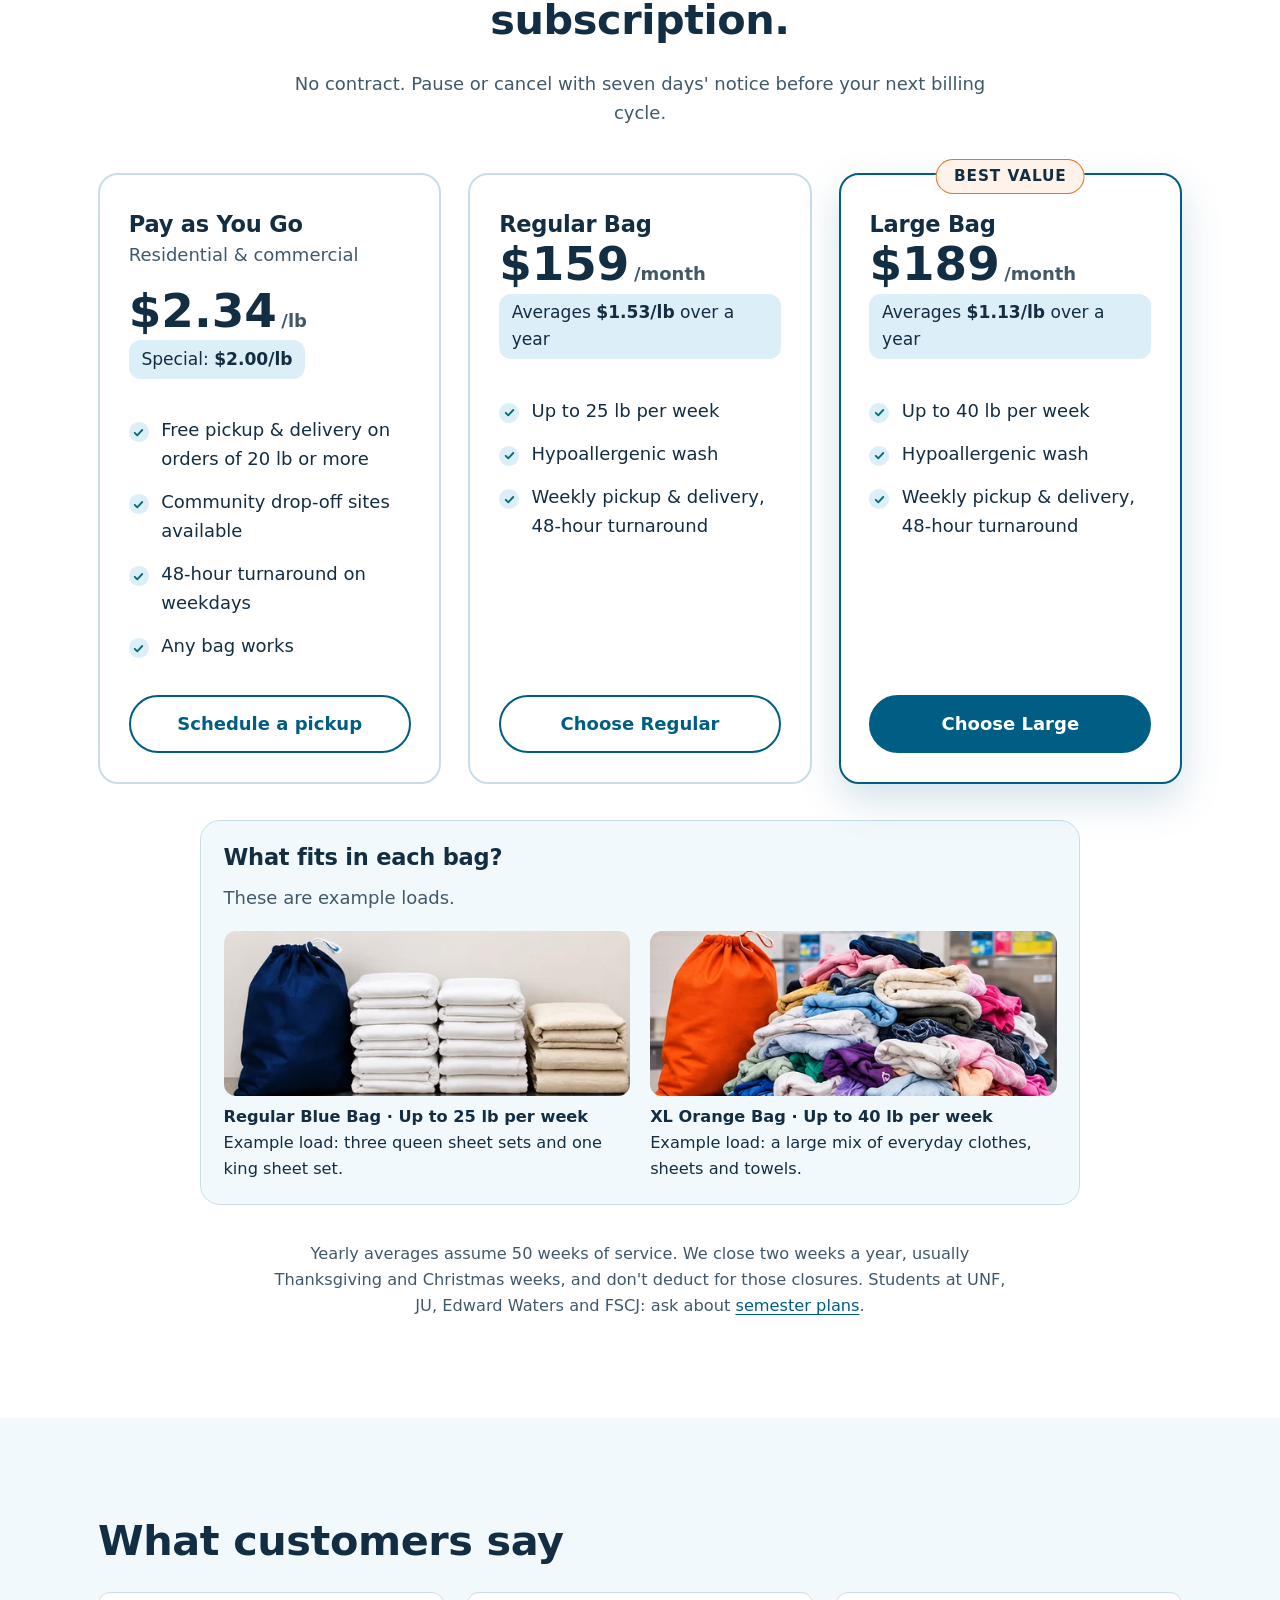
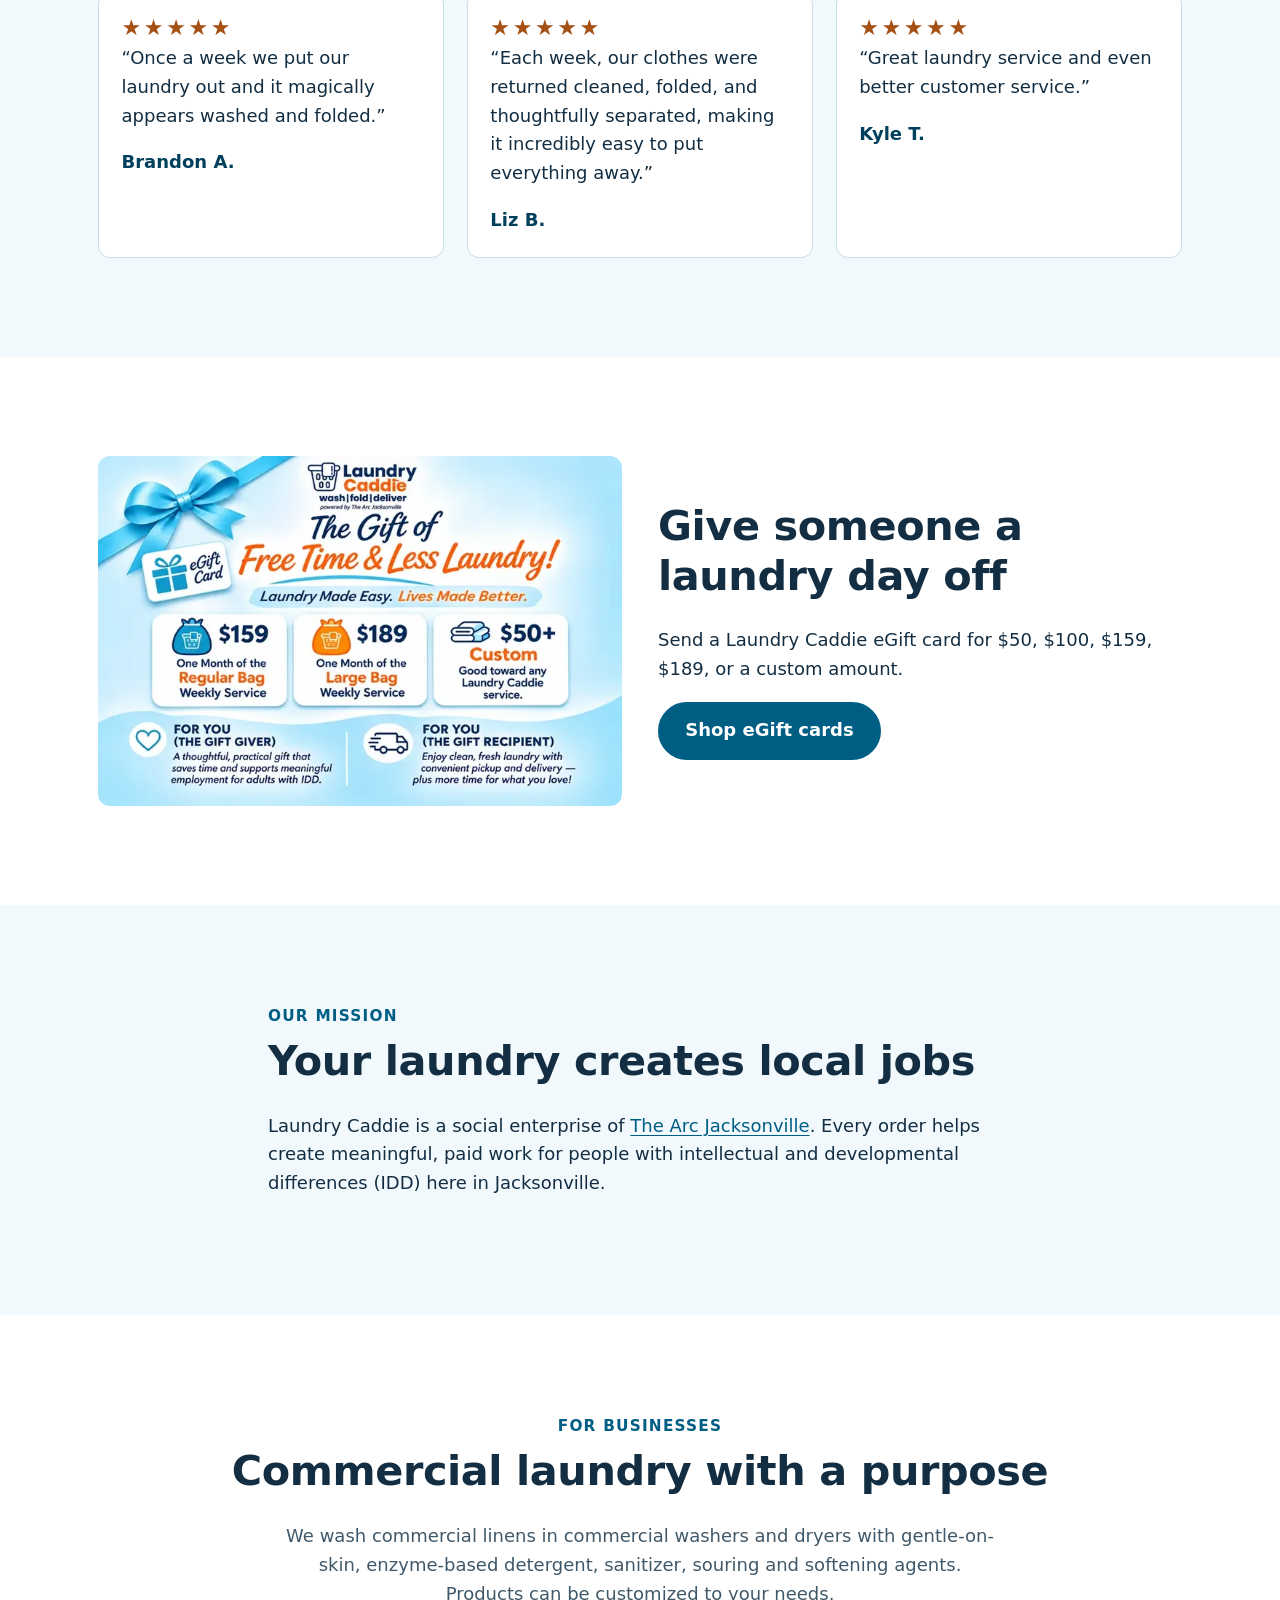
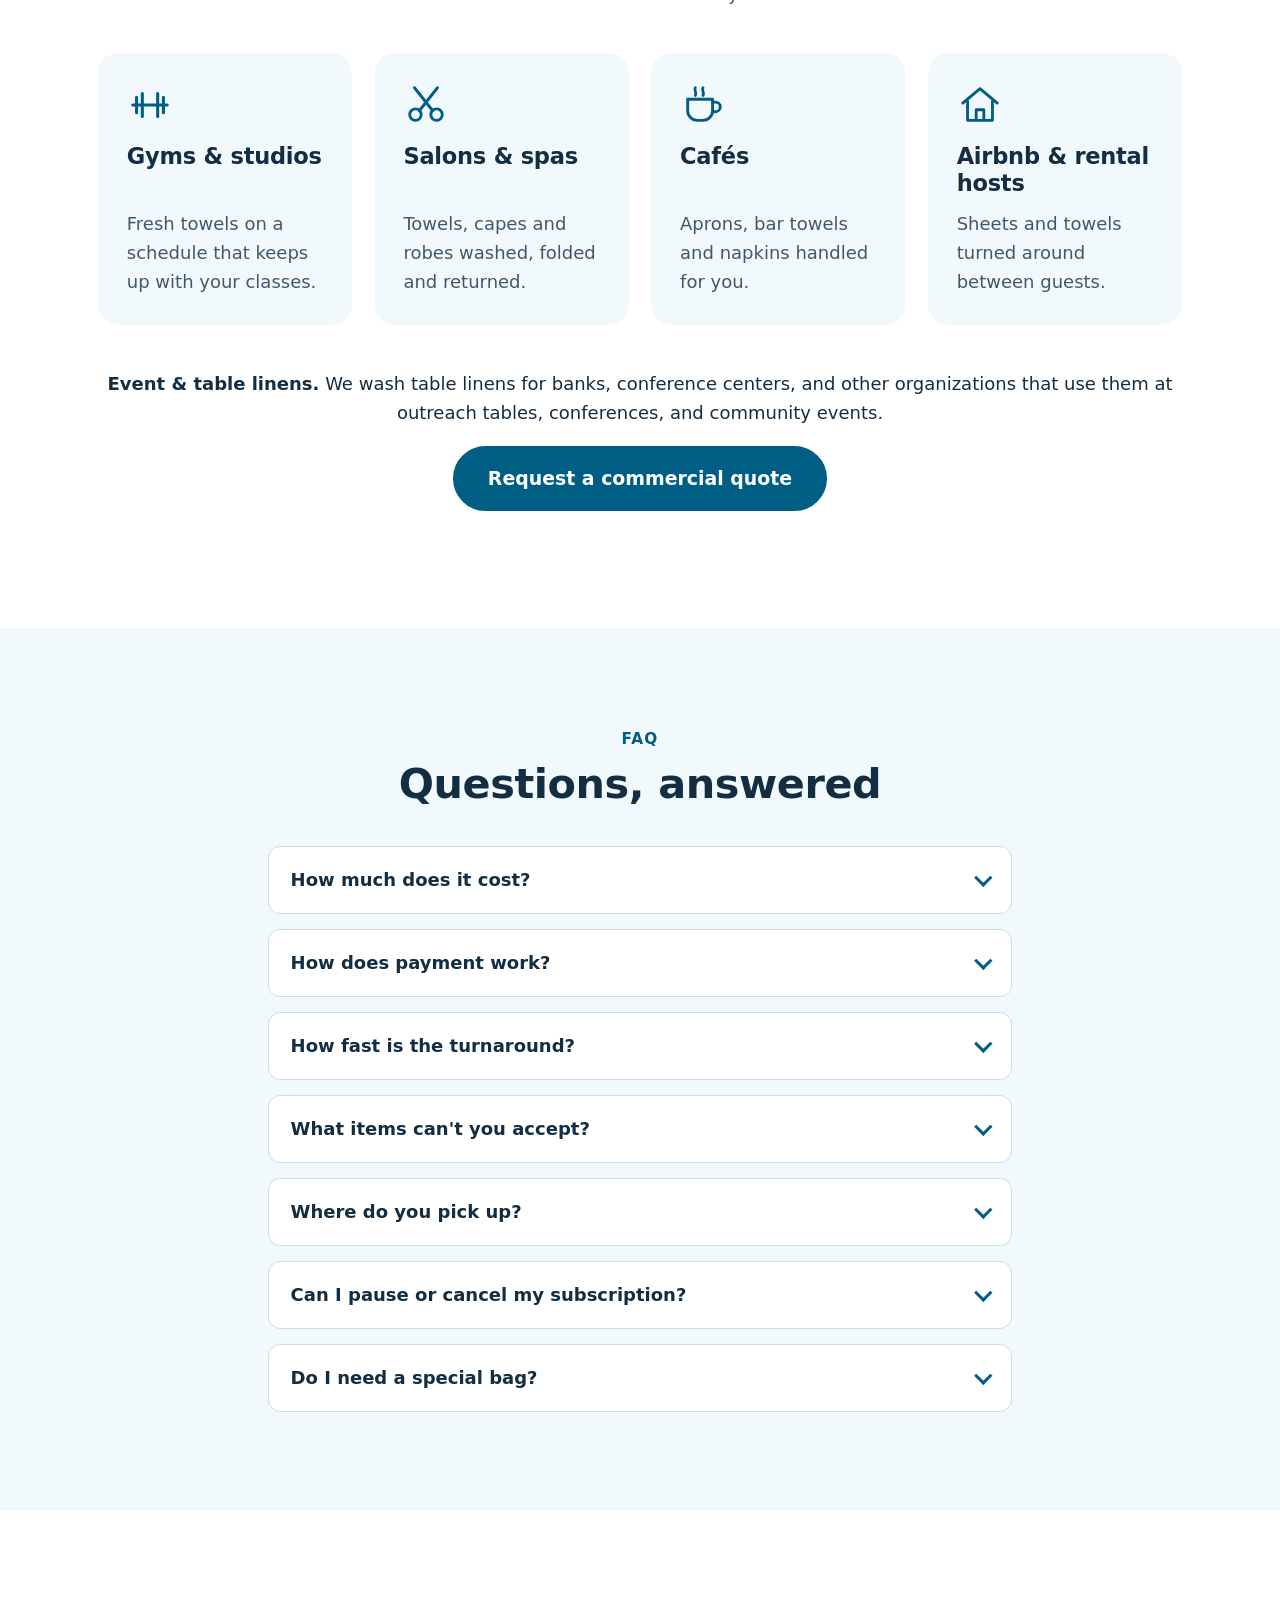
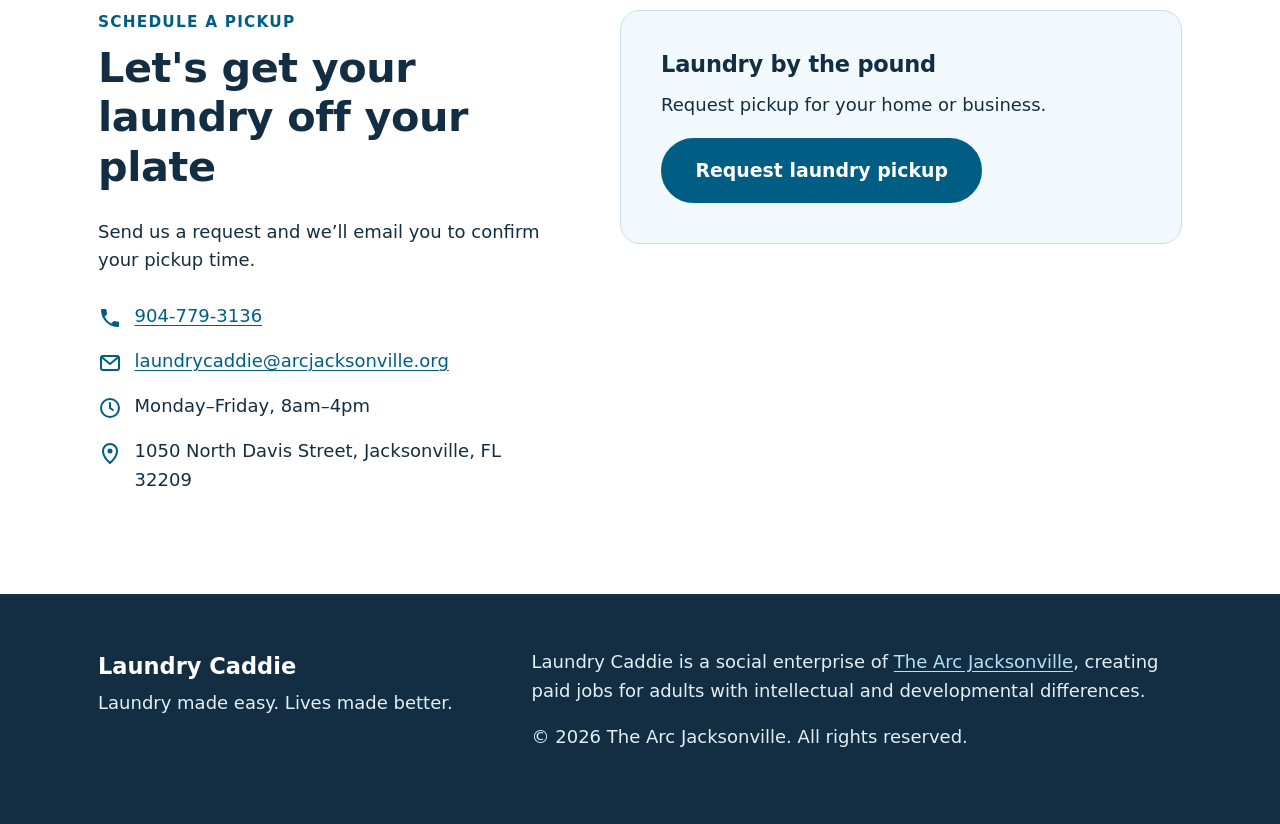
==== commit 7ce499ca: "Add event and table linens to commercial services" ====
--- a/index.html
+++ b/index.html
@@ -22,7 +22,7 @@
 
   <link rel="icon" href="assets/laundry-caddie-icon-32.png" sizes="32x32" type="image/png">
   <link rel="apple-touch-icon" href="assets/laundry-caddie-icon-180.png">
-  <link rel="stylesheet" href="styles.css?v=laundry-caddie-photos">
+  <link rel="stylesheet" href="styles.css?v=review-stars">
 
   <script type="application/ld+json">
   {
@@ -58,8 +58,8 @@
     },
     "makesOffer": [
       {"@type": "Offer", "name": "Pay as You Go", "price": "2.34", "priceCurrency": "USD", "description": "Per pound. Free pickup and delivery on orders of 20 lb or more."},
-      {"@type": "Offer", "name": "Regular Bag plan", "price": "155", "priceCurrency": "USD", "description": "Per month. Up to 25 lb per week."},
-      {"@type": "Offer", "name": "Large Bag plan", "price": "185", "priceCurrency": "USD", "description": "Per month. Up to 40 lb per week."}
+      {"@type": "Offer", "name": "Regular Bag plan", "price": "159", "priceCurrency": "USD", "description": "Per month. Up to 25 lb per week."},
+      {"@type": "Offer", "name": "Large Bag plan", "price": "189", "priceCurrency": "USD", "description": "Per month. Up to 40 lb per week."}
     ]
   }
   </script>
@@ -83,7 +83,7 @@
           <li><a href="#gift-cards">Gift cards</a></li>
           <li><a href="#business">For businesses</a></li>
           <li><a href="#faq">FAQ</a></li>
-          <li><a class="btn btn-small" href="#schedule">Schedule a Pickup</a></li>
+          <li><a class="btn btn-small" href="pickup.html">Schedule a Pickup</a></li>
         </ul>
       </nav>
     </div>
@@ -98,7 +98,7 @@
           <h1 id="hero-title">Laundry made easy. <span class="accent-text">Lives made better.</span></h1>
           <p class="lead">We pick up, wash, fold and deliver your laundry in about 48 hours.</p>
           <div class="hero-actions">
-            <a class="btn btn-large" href="#schedule">Request Service</a>
+            <a class="btn btn-large" href="#how-it-works">How It Works</a>
             <a class="btn btn-large btn-secondary" href="#pricing">See Pricing</a>
           </div>
           <ul class="hero-points">
@@ -144,7 +144,6 @@
         <h2 id="pricing-title" class="center">Simple pricing. Save up to 50% with a subscription.</h2>
         <p class="section-intro center">No contract. Pause or cancel with seven days' notice before your next billing cycle.</p>
 
-        <p class="section-intro center">Both subscriptions include weekly pickup and delivery, hypoallergenic washing, and a 48-hour turnaround. You can send clothes, sheets, and towels in either bag.</p>
         <div class="pricing-grid">
           <article class="price-card" aria-labelledby="plan-payg">
             <h3 id="plan-payg">Pay as You Go</h3>
@@ -157,38 +156,49 @@
               <li>48-hour turnaround on weekdays</li>
               <li>Any bag works</li>
             </ul>
-            <a class="btn btn-block btn-secondary" href="#schedule" data-service="Pay as You Go">Schedule a pickup</a>
+            <a class="btn btn-block btn-secondary" href="pickup.html">Schedule a pickup</a>
           </article>
 
           <article class="price-card" aria-labelledby="plan-regular">
             <h3 id="plan-regular">Regular Bag</h3>
-            <p class="plan-for">Up to 25 lb per week.</p>
-            <p class="price"><span class="amount">$155</span><span class="per">/month</span></p>
+            <p class="price"><span class="amount">$159</span><span class="per">/month</span></p>
+            <p class="price-note">Averages <strong>$1.53/lb</strong> over a year</p>
+            <ul class="features">
+              <li>Up to 25 lb per week</li>
+              <li>Hypoallergenic wash</li>
+              <li>Weekly pickup &amp; delivery, 48-hour turnaround</li>
+            </ul>
             <a class="btn btn-block btn-secondary" href="subscribe.html?plan=regular">Choose Regular</a>
           </article>
 
           <article class="price-card featured" aria-labelledby="plan-large">
             <p class="badge">Best Value</p>
             <h3 id="plan-large">Large Bag</h3>
-            <p class="plan-for">Up to 40 lb per week.</p>
-            <p class="price"><span class="amount">$185</span><span class="per">/month</span></p>
+            <p class="price"><span class="amount">$189</span><span class="per">/month</span></p>
+            <p class="price-note">Averages <strong>$1.13/lb</strong> over a year</p>
+            <ul class="features">
+              <li>Up to 40 lb per week</li>
+              <li>Hypoallergenic wash</li>
+              <li>Weekly pickup &amp; delivery, 48-hour turnaround</li>
+            </ul>
             <a class="btn btn-block" href="subscribe.html?plan=large">Choose Large</a>
           </article>
         </div>
         <div class="bag-comparison" aria-labelledby="bag-comparison-title">
           <h3 id="bag-comparison-title">What fits in each bag?</h3>
+          <p>These are example loads.</p>
           <div class="bag-comparison-grid">
             <figure>
-              <img src="assets/regular-blue-bag-example.webp" alt="Blue laundry bag beside stacks of folded sheets" width="494" height="200" loading="lazy">
-              <figcaption><strong>Regular Blue Bag</strong><br>Example load: three queen sheet sets and one king sheet set.</figcaption>
+              <img src="assets/regular-blue-bag-example.webp?v=retouched" alt="Blue laundry bag beside stacks of folded sheets" width="494" height="200" loading="lazy">
+              <figcaption><strong>Regular Blue Bag · Up to 25 lb per week</strong><br>Example load: three queen sheet sets and one king sheet set.</figcaption>
             </figure>
             <figure>
-              <img src="assets/xl-orange-bag-example.webp" alt="Orange laundry bag beside a large pile of mixed clothes and linens" width="491" height="200" loading="lazy">
-              <figcaption><strong>XL Orange Bag</strong><br>Example load: a large mix of everyday clothes, sheets and towels.</figcaption>
+              <img src="assets/xl-orange-bag-example.webp?v=retouched" alt="Orange laundry bag beside a large pile of mixed clothes and linens" width="491" height="200" loading="lazy">
+              <figcaption><strong>XL Orange Bag · Up to 40 lb per week</strong><br>Example load: a large mix of everyday clothes, sheets and towels.</figcaption>
             </figure>
           </div>
         </div>
-        <p class="fine-print center">Subscriptions include 50 weeks of service per year. We close two weeks a year, usually Thanksgiving and Christmas weeks, and don't deduct for those closures. Students at UNF, JU, Edward Waters and FSCJ: ask about <a href="https://arcjacksonville.org/laundrycaddie-serviceplan/students/">semester plans</a>.</p>
+        <p class="fine-print center">Yearly averages assume 50 weeks of service. We close two weeks a year, usually Thanksgiving and Christmas weeks, and don't deduct for those closures. Students at UNF, JU, Edward Waters and FSCJ: ask about <a href="https://arcjacksonville.org/laundrycaddie-serviceplan/students/">semester plans</a>.</p>
       </div>
     </section>
 
@@ -198,17 +208,17 @@
         <h2 id="reviews-title">What customers say</h2>
         <div class="review-grid">
           <figure class="review-card">
-            <p role="img" aria-label="5 out of 5 stars">★★★★★</p>
+            <span class="review-stars" aria-hidden="true">★★★★★</span>
             <blockquote><p>“Once a week we put our laundry out and it magically appears washed and folded.”</p></blockquote>
             <figcaption>Brandon A.</figcaption>
           </figure>
           <figure class="review-card">
-            <p role="img" aria-label="5 out of 5 stars">★★★★★</p>
+            <span class="review-stars" aria-hidden="true">★★★★★</span>
             <blockquote><p>“Each week, our clothes were returned cleaned, folded, and thoughtfully separated, making it incredibly easy to put everything away.”</p></blockquote>
             <figcaption>Liz B.</figcaption>
           </figure>
           <figure class="review-card">
-            <p role="img" aria-label="5 out of 5 stars">★★★★★</p>
+            <span class="review-stars" aria-hidden="true">★★★★★</span>
             <blockquote><p>“Great laundry service and even better customer service.”</p></blockquote>
             <figcaption>Kyle T.</figcaption>
           </figure>
@@ -222,8 +232,8 @@
         <img src="assets/laundry-caddie-gift-card.webp" width="720" height="480" loading="lazy" alt="Laundry Caddie eGift card featuring the gift of free time">
         <div>
           <h2 id="gifts-title">Give someone a laundry day off</h2>
-          <p>Send a Laundry Caddie eGift card for $50, $100, $155, $185, or a custom amount.</p>
-          <a class="btn" href="https://app.squareup.com/gift/ML3TFN29F937E/order">Shop eGift cards</a>
+          <p>Send a Laundry Caddie eGift card for $50, $100, $159, $189, or a custom amount.</p>
+          <a class="btn" href="gift-cards.html">Shop eGift cards</a>
         </div>
       </div>
     </section>
@@ -270,7 +280,7 @@
         </ul>
         <p class="center"><strong>Event &amp; table linens.</strong> We wash table linens for banks, conference centers, and other organizations that use them at outreach tables, conferences, and community events.</p>
         <!-- TODO: add commercial pricing or volume terms if The Arc wants them public -->
-        <p class="center"><a class="btn btn-large" href="#schedule" data-service="Commercial quote">Request a commercial quote</a></p>
+        <p class="center"><a class="btn btn-large" href="pickup.html">Request a commercial quote</a></p>
       </div>
     </section>
 
@@ -283,7 +293,7 @@
           <details>
             <summary>How much does it cost?</summary>
             <div class="faq-body">
-              <p>Pay as You Go is $2.34/lb (Special $2/lb), with free pickup and delivery on orders of 20 lb or more. Subscriptions are $155/month for a Regular Bag or $185/month for a Large Bag. The Regular Bag holds up to 25 lb per week, and the Large Bag holds up to 40 lb per week.</p>
+              <p>Pay as You Go is $2.34/lb (Special $2/lb), with free pickup and delivery on orders of 20 lb or more. Subscriptions are $159/month for a Regular Bag (up to 25 lb per week) or $189/month for a Large Bag (up to 40 lb per week). Over a year, that averages $1.53/lb and $1.13/lb.</p>
             </div>
           </details>
           <details>
@@ -333,7 +343,7 @@
         <div class="contact-info">
           <p class="eyebrow">Schedule a pickup</p>
           <h2 id="schedule-title">Let's get your laundry off your plate</h2>
-          <p>Send us a request and we'll reply with a pickup time for your neighborhood. Prefer to sign up directly? Use our <a href="https://arcjacksonville.org/laundrycaddie-serviceplan/">subscription sign-up</a> or <a href="https://arcjacksonville.org/laundrycaddie-serviceplan/bythepound/">pay-as-you-go pickup form</a>.</p>
+          <p>Send us a request and we’ll email you to confirm your pickup time.</p>
           <ul class="contact-list">
             <li>
               <svg aria-hidden="true" viewBox="0 0 24 24"><path d="M6.6 10.8a15.5 15.5 0 006.6 6.6l2.2-2.2a1 1 0 011-.25 11.4 11.4 0 003.6.57 1 1 0 011 1V20a1 1 0 01-1 1A17 17 0 013 4a1 1 0 011-1h3.5a1 1 0 011 1c0 1.25.2 2.45.57 3.57a1 1 0 01-.25 1z" fill="currentColor"/></svg>
@@ -354,70 +364,11 @@
           </ul>
         </div>
 
-        <!--
-          Booking form. With no endpoint set, script.js opens the visitor's email app
-          with the details filled in. To use Formspree, set data-endpoint to your form URL,
-          e.g. data-endpoint="https://formspree.io/f/abcdwxyz". See README.
-          TODO: set a Formspree (or other) endpoint.
-        -->
-        <form class="booking-form" id="booking-form" data-endpoint="" data-mailto="laundrycaddie@arcjacksonville.org" novalidate>
-          <h3>Request a pickup</h3>
-          <p class="form-hint">Fields marked <span aria-hidden="true">*</span><span class="visually-hidden">with an asterisk</span> are required.</p>
-
-          <div class="field">
-            <label for="f-name">Name <span aria-hidden="true">*</span></label>
-            <input id="f-name" name="name" type="text" autocomplete="name" required>
-          </div>
-          <div class="field-row">
-            <div class="field">
-              <label for="f-email">Email <span aria-hidden="true">*</span></label>
-              <input id="f-email" name="email" type="email" autocomplete="email" required>
-            </div>
-            <div class="field">
-              <label for="f-phone">Phone</label>
-              <input id="f-phone" name="phone" type="tel" autocomplete="tel">
-            </div>
-          </div>
-          <div class="field">
-            <label for="f-address">Pickup address <span aria-hidden="true">*</span></label>
-            <input id="f-address" name="address" type="text" autocomplete="street-address" required>
-          </div>
-          <div class="field">
-              <label for="f-area">Neighborhood</label>
-              <select id="f-area" name="neighborhood">
-                <option>Downtown, San Marco</option>
-                <option value="Miramar / San Jose / Beauclerc">Miramar area</option>
-                <option value="Riverside / Avondale / Ortega">Riverside area</option>
-                <option>Southside</option>
-                <option value="College campus">College campus</option>
-                <option>Other area</option>
-              </select>
-          </div>
-          <div class="field">
-              <label for="f-service">Service</label>
-              <select id="f-service" name="service">
-                <option>Pay as You Go</option>
-                <option>Regular Bag plan</option>
-                <option>Large Bag plan</option>
-                <option>Commercial quote</option>
-              </select>
-          </div>
-          <fieldset class="field">
-            <legend>Preferred pickup day</legend>
-            <div class="radio-row">
-              <label><input type="radio" name="day" value="Monday" checked> Monday</label>
-              <label><input type="radio" name="day" value="Tuesday"> Tuesday</label>
-              <label><input type="radio" name="day" value="Wednesday"> Wednesday</label>
-              <label><input id="pickup-thursday" type="radio" name="day" value="Thursday" disabled> Thursday (laundry by the pound only)</label>
-            </div>
-          </fieldset>
-          <div class="field">
-            <label for="f-notes">Anything else?</label>
-            <textarea id="f-notes" name="notes" rows="3"></textarea>
-          </div>
-          <button class="btn btn-large btn-block" type="submit">Request a pickup</button>
-          <p class="form-status" id="form-status" role="status" aria-live="polite"></p>
-        </form>
+        <div class="booking-form">
+          <h3>Laundry by the pound</h3>
+          <p>Request pickup for your home or business.</p>
+          <a class="btn btn-large" href="pickup.html">Request laundry pickup</a>
+        </div>
       </div>
     </section>
   </main>
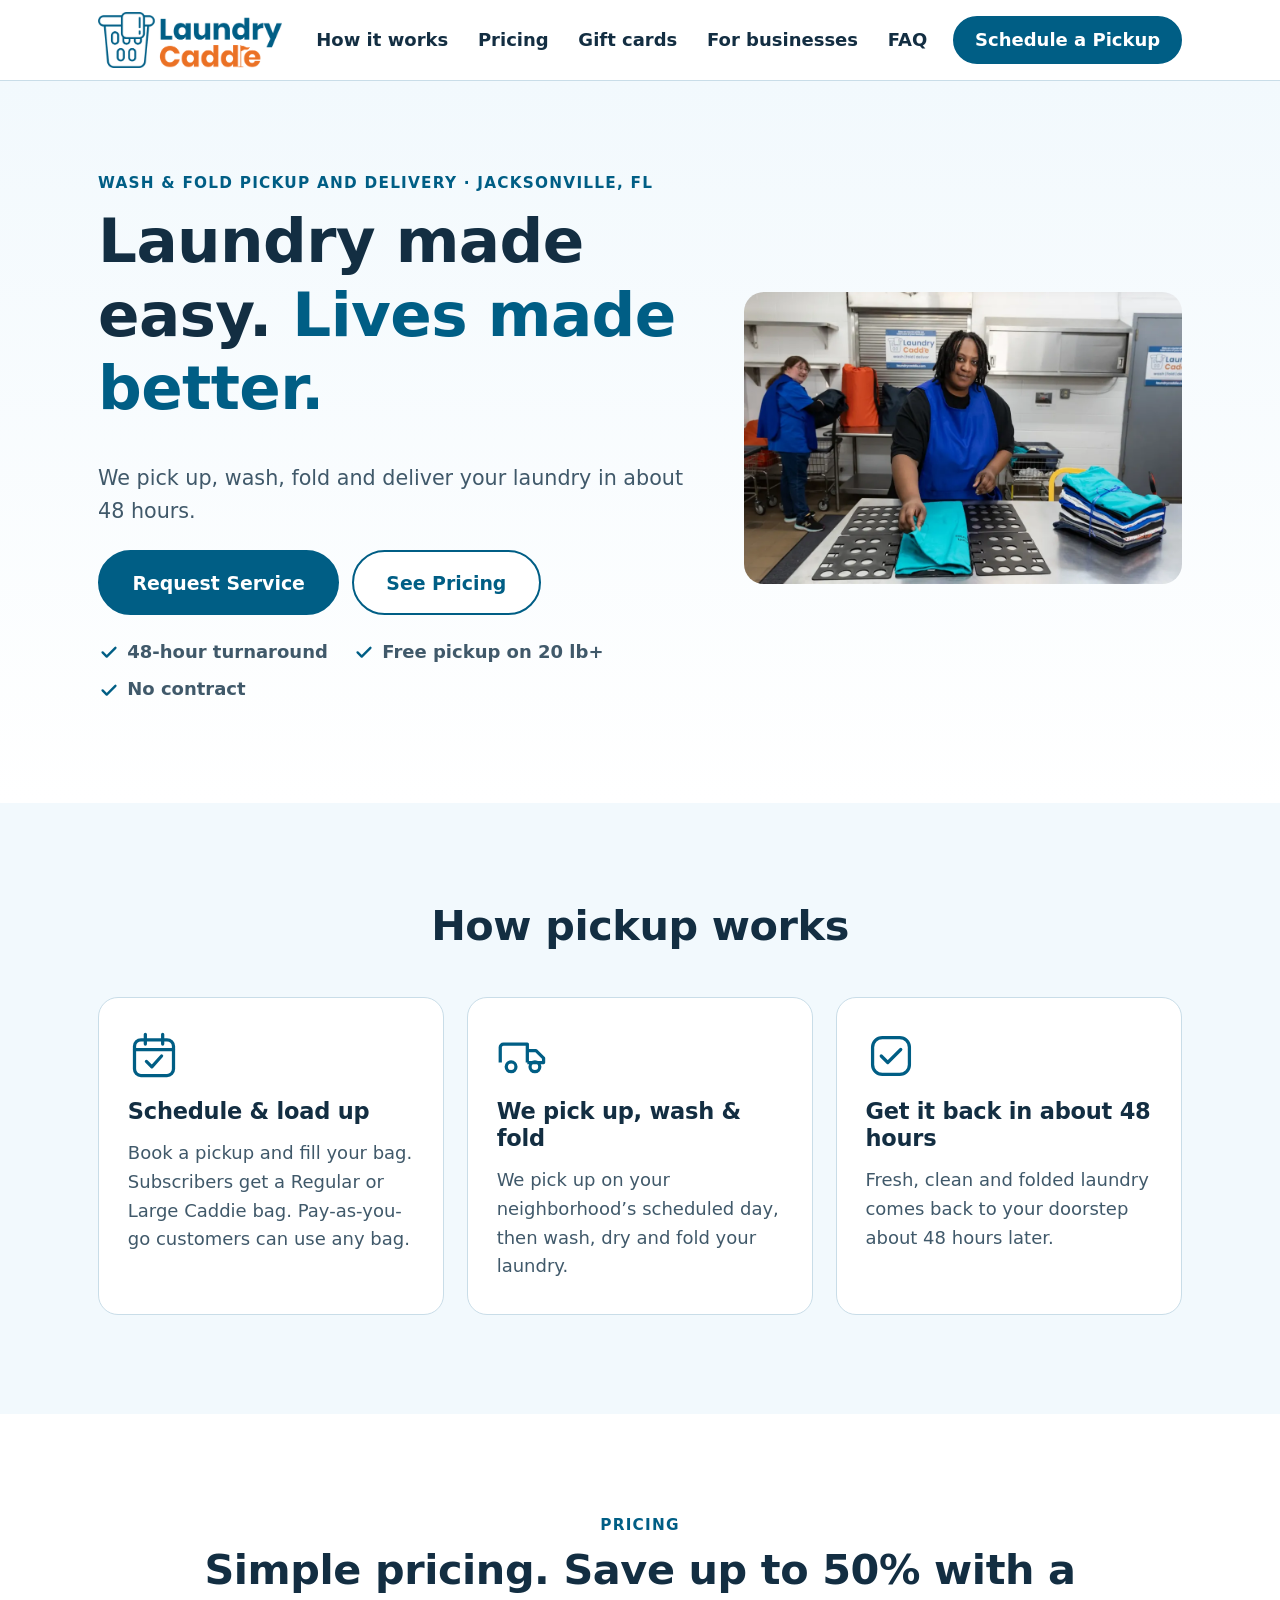
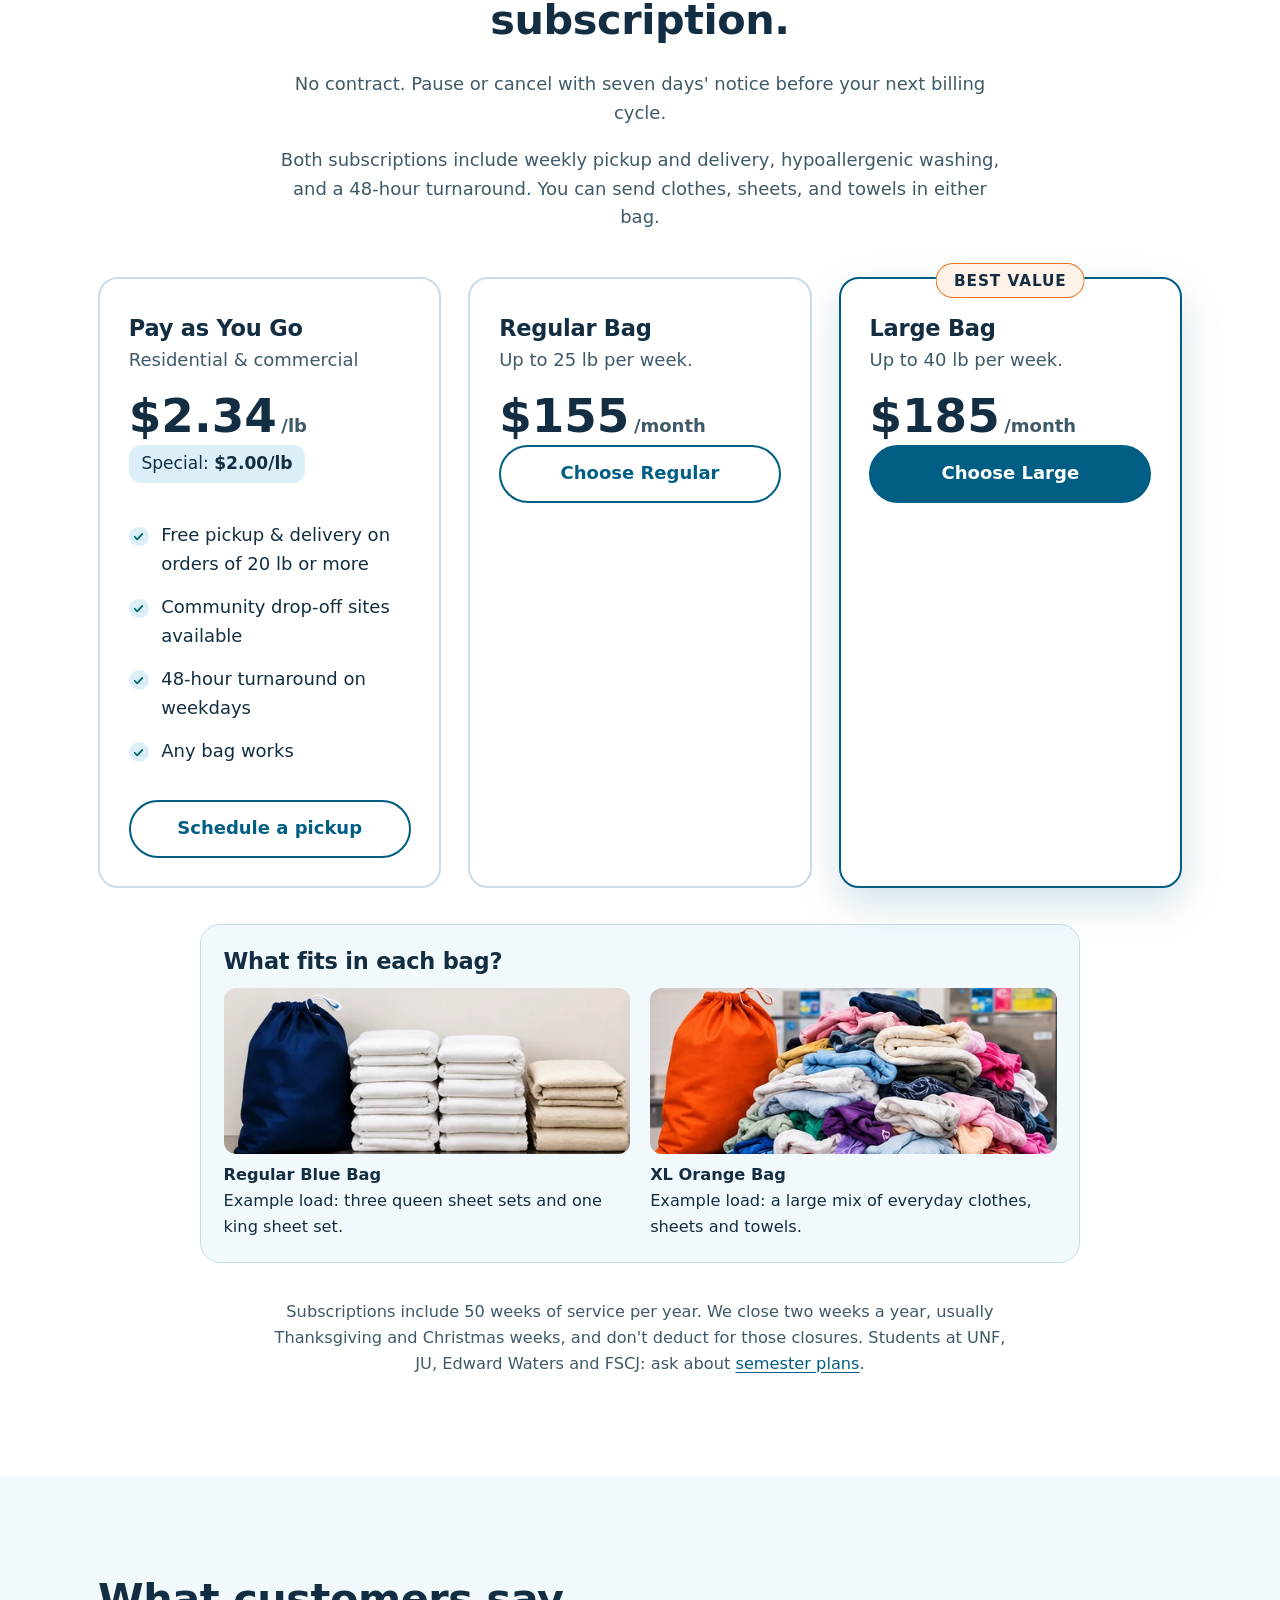
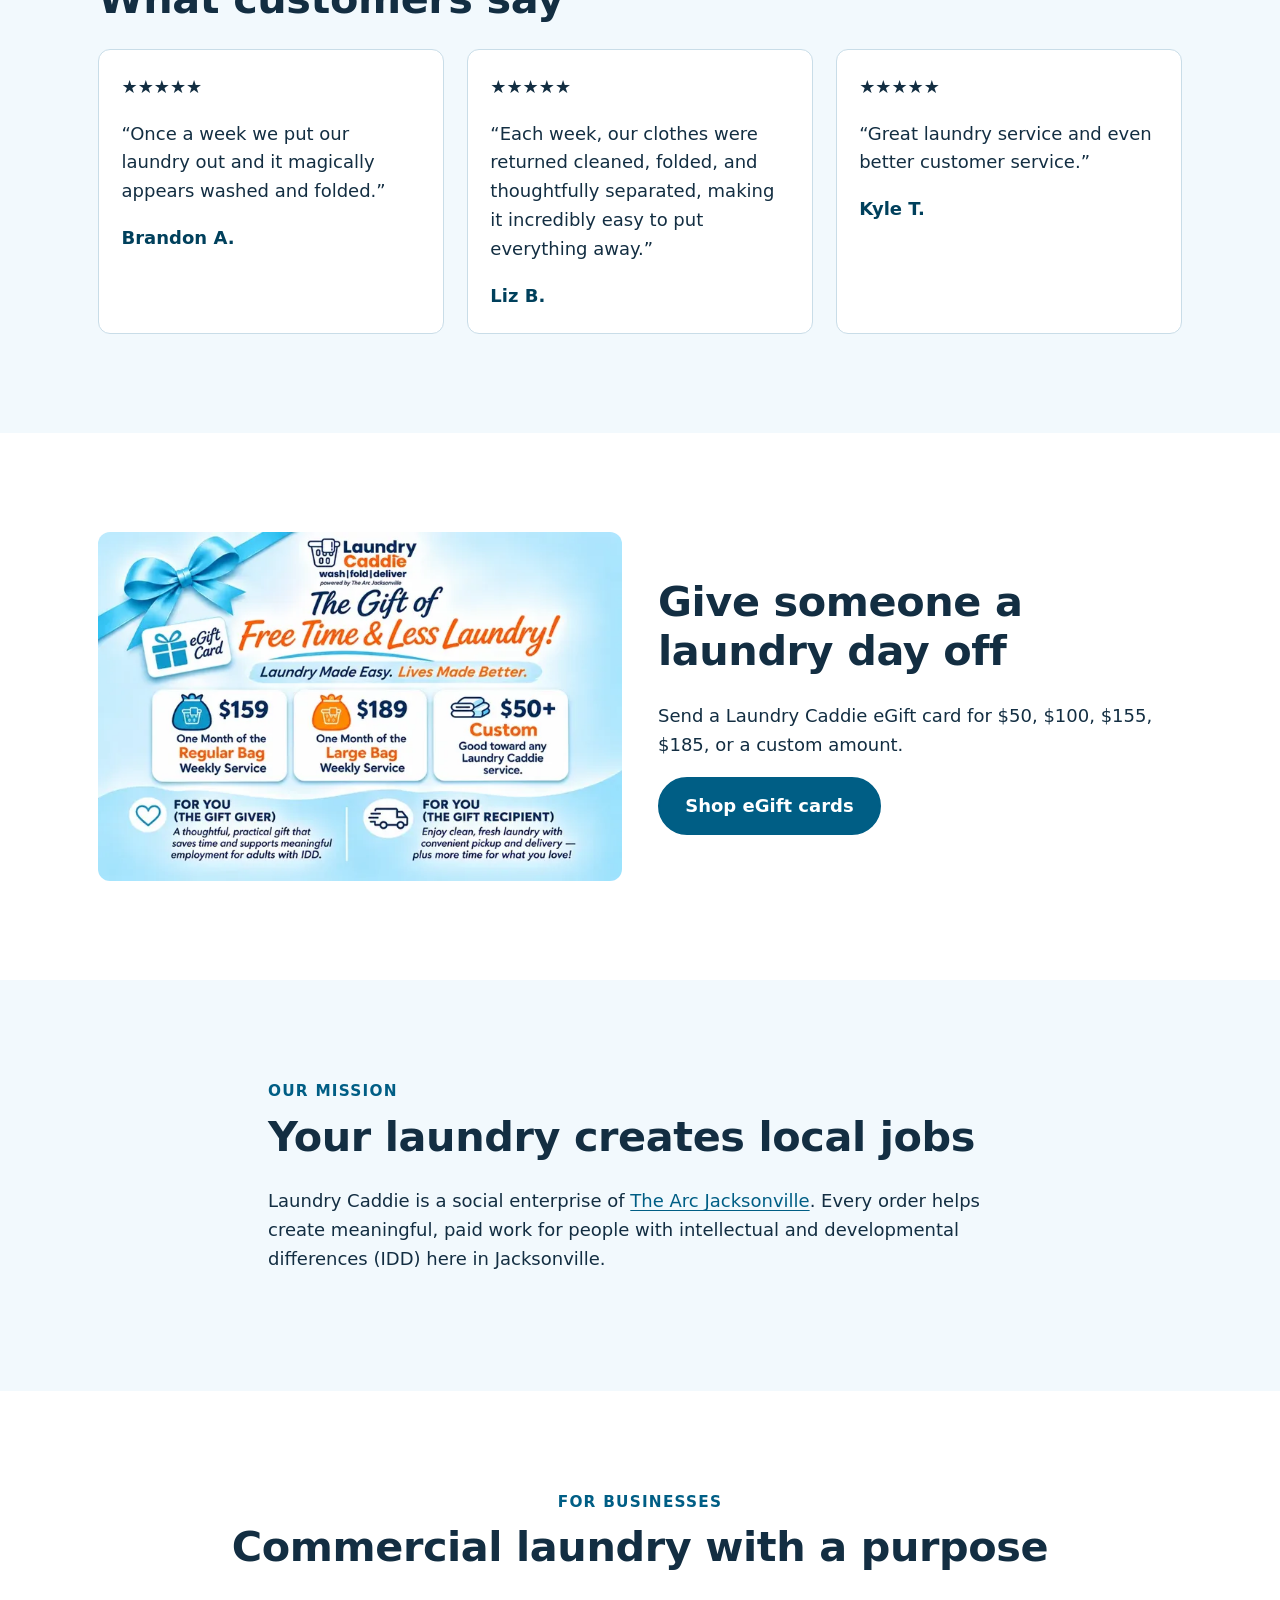
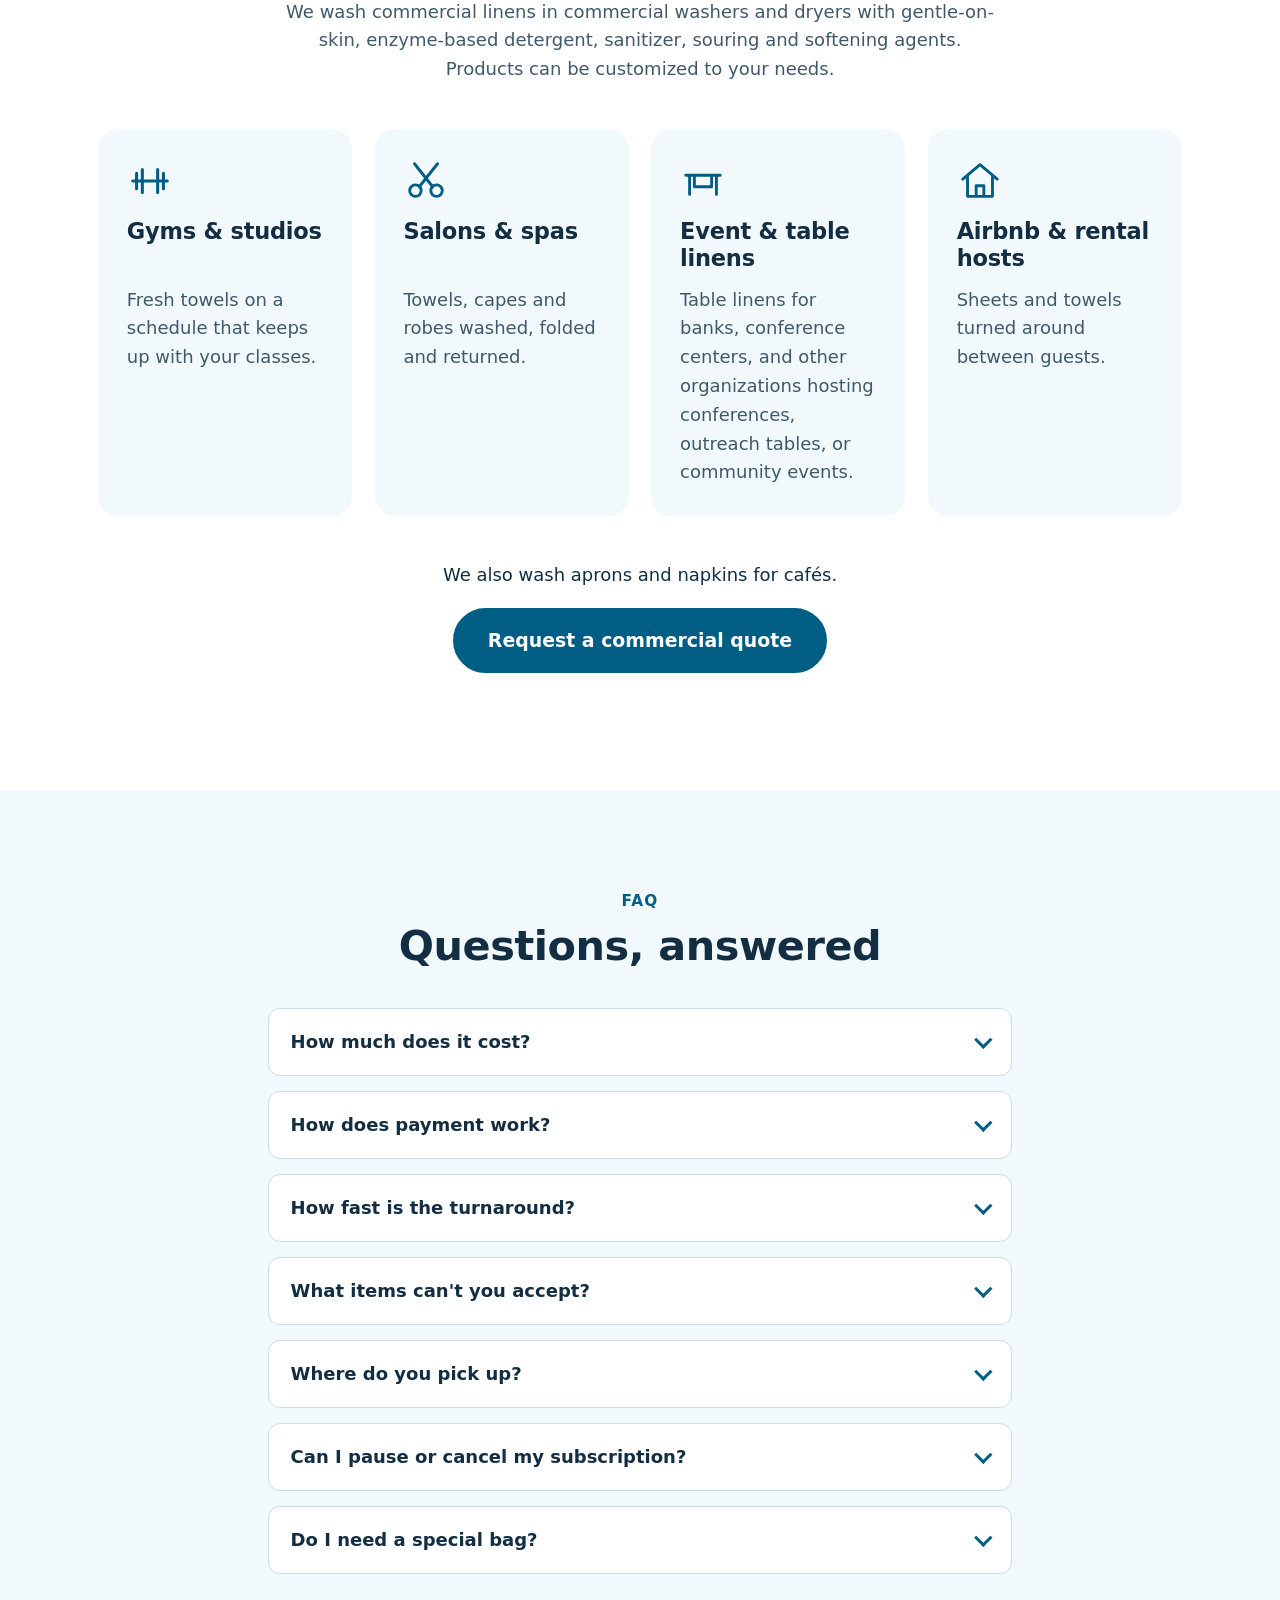
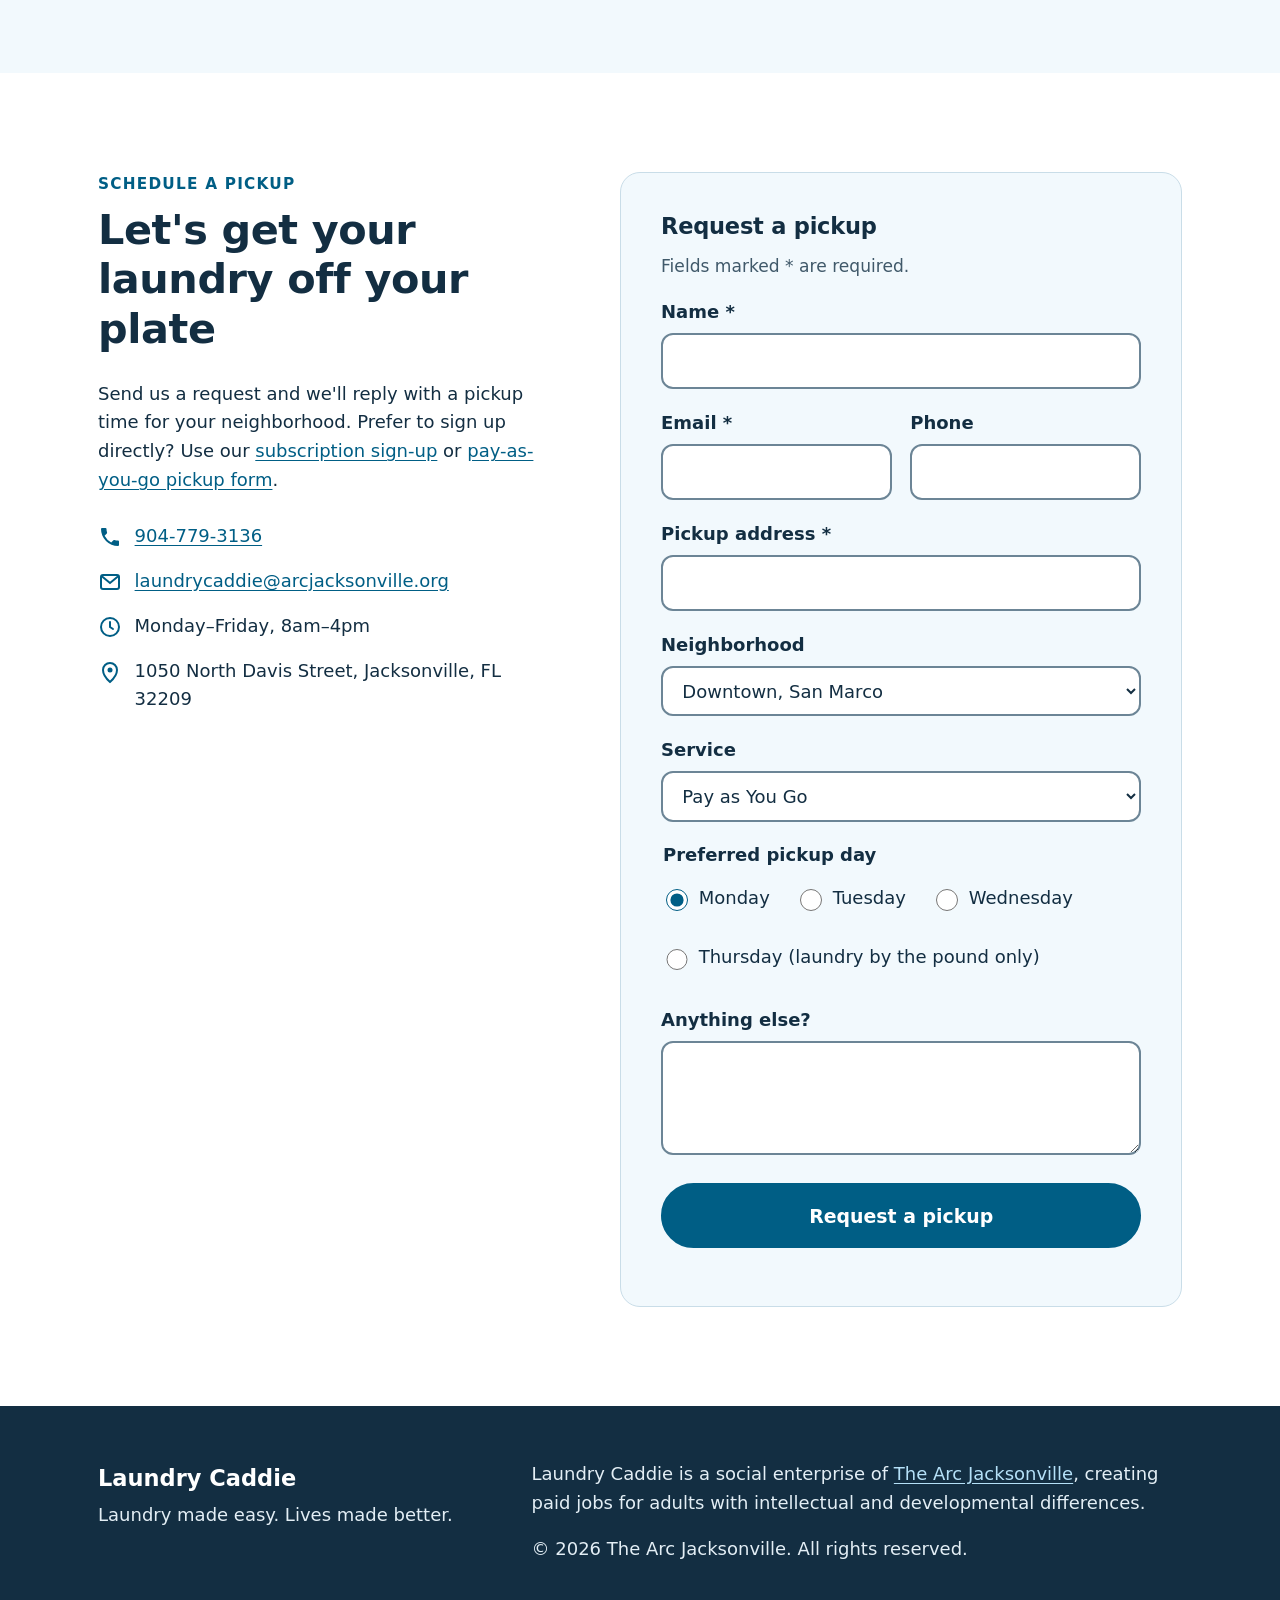
==== commit e3afb464: "Feature event linens in commercial laundry services" ====
--- a/index.html
+++ b/index.html
@@ -22,7 +22,7 @@
 
   <link rel="icon" href="assets/laundry-caddie-icon-32.png" sizes="32x32" type="image/png">
   <link rel="apple-touch-icon" href="assets/laundry-caddie-icon-180.png">
-  <link rel="stylesheet" href="styles.css?v=review-stars">
+  <link rel="stylesheet" href="styles.css?v=laundry-caddie-photos">
 
   <script type="application/ld+json">
   {
@@ -58,8 +58,8 @@
     },
     "makesOffer": [
       {"@type": "Offer", "name": "Pay as You Go", "price": "2.34", "priceCurrency": "USD", "description": "Per pound. Free pickup and delivery on orders of 20 lb or more."},
-      {"@type": "Offer", "name": "Regular Bag plan", "price": "159", "priceCurrency": "USD", "description": "Per month. Up to 25 lb per week."},
-      {"@type": "Offer", "name": "Large Bag plan", "price": "189", "priceCurrency": "USD", "description": "Per month. Up to 40 lb per week."}
+      {"@type": "Offer", "name": "Regular Bag plan", "price": "155", "priceCurrency": "USD", "description": "Per month. Up to 25 lb per week."},
+      {"@type": "Offer", "name": "Large Bag plan", "price": "185", "priceCurrency": "USD", "description": "Per month. Up to 40 lb per week."}
     ]
   }
   </script>
@@ -83,7 +83,7 @@
           <li><a href="#gift-cards">Gift cards</a></li>
           <li><a href="#business">For businesses</a></li>
           <li><a href="#faq">FAQ</a></li>
-          <li><a class="btn btn-small" href="pickup.html">Schedule a Pickup</a></li>
+          <li><a class="btn btn-small" href="#schedule">Schedule a Pickup</a></li>
         </ul>
       </nav>
     </div>
@@ -98,7 +98,7 @@
           <h1 id="hero-title">Laundry made easy. <span class="accent-text">Lives made better.</span></h1>
           <p class="lead">We pick up, wash, fold and deliver your laundry in about 48 hours.</p>
           <div class="hero-actions">
-            <a class="btn btn-large" href="#how-it-works">How It Works</a>
+            <a class="btn btn-large" href="#schedule">Request Service</a>
             <a class="btn btn-large btn-secondary" href="#pricing">See Pricing</a>
           </div>
           <ul class="hero-points">
@@ -144,6 +144,7 @@
         <h2 id="pricing-title" class="center">Simple pricing. Save up to 50% with a subscription.</h2>
         <p class="section-intro center">No contract. Pause or cancel with seven days' notice before your next billing cycle.</p>
 
+        <p class="section-intro center">Both subscriptions include weekly pickup and delivery, hypoallergenic washing, and a 48-hour turnaround. You can send clothes, sheets, and towels in either bag.</p>
         <div class="pricing-grid">
           <article class="price-card" aria-labelledby="plan-payg">
             <h3 id="plan-payg">Pay as You Go</h3>
@@ -156,49 +157,38 @@
               <li>48-hour turnaround on weekdays</li>
               <li>Any bag works</li>
             </ul>
-            <a class="btn btn-block btn-secondary" href="pickup.html">Schedule a pickup</a>
+            <a class="btn btn-block btn-secondary" href="#schedule" data-service="Pay as You Go">Schedule a pickup</a>
           </article>
 
           <article class="price-card" aria-labelledby="plan-regular">
             <h3 id="plan-regular">Regular Bag</h3>
-            <p class="price"><span class="amount">$159</span><span class="per">/month</span></p>
-            <p class="price-note">Averages <strong>$1.53/lb</strong> over a year</p>
-            <ul class="features">
-              <li>Up to 25 lb per week</li>
-              <li>Hypoallergenic wash</li>
-              <li>Weekly pickup &amp; delivery, 48-hour turnaround</li>
-            </ul>
+            <p class="plan-for">Up to 25 lb per week.</p>
+            <p class="price"><span class="amount">$155</span><span class="per">/month</span></p>
             <a class="btn btn-block btn-secondary" href="subscribe.html?plan=regular">Choose Regular</a>
           </article>
 
           <article class="price-card featured" aria-labelledby="plan-large">
             <p class="badge">Best Value</p>
             <h3 id="plan-large">Large Bag</h3>
-            <p class="price"><span class="amount">$189</span><span class="per">/month</span></p>
-            <p class="price-note">Averages <strong>$1.13/lb</strong> over a year</p>
-            <ul class="features">
-              <li>Up to 40 lb per week</li>
-              <li>Hypoallergenic wash</li>
-              <li>Weekly pickup &amp; delivery, 48-hour turnaround</li>
-            </ul>
+            <p class="plan-for">Up to 40 lb per week.</p>
+            <p class="price"><span class="amount">$185</span><span class="per">/month</span></p>
             <a class="btn btn-block" href="subscribe.html?plan=large">Choose Large</a>
           </article>
         </div>
         <div class="bag-comparison" aria-labelledby="bag-comparison-title">
           <h3 id="bag-comparison-title">What fits in each bag?</h3>
-          <p>These are example loads.</p>
           <div class="bag-comparison-grid">
             <figure>
-              <img src="assets/regular-blue-bag-example.webp?v=retouched" alt="Blue laundry bag beside stacks of folded sheets" width="494" height="200" loading="lazy">
-              <figcaption><strong>Regular Blue Bag · Up to 25 lb per week</strong><br>Example load: three queen sheet sets and one king sheet set.</figcaption>
+              <img src="assets/regular-blue-bag-example.webp" alt="Blue laundry bag beside stacks of folded sheets" width="494" height="200" loading="lazy">
+              <figcaption><strong>Regular Blue Bag</strong><br>Example load: three queen sheet sets and one king sheet set.</figcaption>
             </figure>
             <figure>
-              <img src="assets/xl-orange-bag-example.webp?v=retouched" alt="Orange laundry bag beside a large pile of mixed clothes and linens" width="491" height="200" loading="lazy">
-              <figcaption><strong>XL Orange Bag · Up to 40 lb per week</strong><br>Example load: a large mix of everyday clothes, sheets and towels.</figcaption>
+              <img src="assets/xl-orange-bag-example.webp" alt="Orange laundry bag beside a large pile of mixed clothes and linens" width="491" height="200" loading="lazy">
+              <figcaption><strong>XL Orange Bag</strong><br>Example load: a large mix of everyday clothes, sheets and towels.</figcaption>
             </figure>
           </div>
         </div>
-        <p class="fine-print center">Yearly averages assume 50 weeks of service. We close two weeks a year, usually Thanksgiving and Christmas weeks, and don't deduct for those closures. Students at UNF, JU, Edward Waters and FSCJ: ask about <a href="https://arcjacksonville.org/laundrycaddie-serviceplan/students/">semester plans</a>.</p>
+        <p class="fine-print center">Subscriptions include 50 weeks of service per year. We close two weeks a year, usually Thanksgiving and Christmas weeks, and don't deduct for those closures. Students at UNF, JU, Edward Waters and FSCJ: ask about <a href="https://arcjacksonville.org/laundrycaddie-serviceplan/students/">semester plans</a>.</p>
       </div>
     </section>
 
@@ -208,17 +198,17 @@
         <h2 id="reviews-title">What customers say</h2>
         <div class="review-grid">
           <figure class="review-card">
-            <span class="review-stars" aria-hidden="true">★★★★★</span>
+            <p role="img" aria-label="5 out of 5 stars">★★★★★</p>
             <blockquote><p>“Once a week we put our laundry out and it magically appears washed and folded.”</p></blockquote>
             <figcaption>Brandon A.</figcaption>
           </figure>
           <figure class="review-card">
-            <span class="review-stars" aria-hidden="true">★★★★★</span>
+            <p role="img" aria-label="5 out of 5 stars">★★★★★</p>
             <blockquote><p>“Each week, our clothes were returned cleaned, folded, and thoughtfully separated, making it incredibly easy to put everything away.”</p></blockquote>
             <figcaption>Liz B.</figcaption>
           </figure>
           <figure class="review-card">
-            <span class="review-stars" aria-hidden="true">★★★★★</span>
+            <p role="img" aria-label="5 out of 5 stars">★★★★★</p>
             <blockquote><p>“Great laundry service and even better customer service.”</p></blockquote>
             <figcaption>Kyle T.</figcaption>
           </figure>
@@ -232,8 +222,8 @@
         <img src="assets/laundry-caddie-gift-card.webp" width="720" height="480" loading="lazy" alt="Laundry Caddie eGift card featuring the gift of free time">
         <div>
           <h2 id="gifts-title">Give someone a laundry day off</h2>
-          <p>Send a Laundry Caddie eGift card for $50, $100, $159, $189, or a custom amount.</p>
-          <a class="btn" href="gift-cards.html">Shop eGift cards</a>
+          <p>Send a Laundry Caddie eGift card for $50, $100, $155, $185, or a custom amount.</p>
+          <a class="btn" href="https://app.squareup.com/gift/ML3TFN29F937E/order">Shop eGift cards</a>
         </div>
       </div>
     </section>
@@ -268,9 +258,9 @@
             <p>Towels, capes and robes washed, folded and returned.</p>
           </li>
           <li class="biz-card">
-            <svg aria-hidden="true" viewBox="0 0 48 48"><path d="M8 18h26v12a10 10 0 01-10 10h-6A10 10 0 018 30z" fill="none" stroke="currentColor" stroke-width="3" stroke-linejoin="round"/><path d="M34 21h3a5 5 0 010 10h-3M16 6c-2 3 2 5 0 8M24 6c-2 3 2 5 0 8" fill="none" stroke="currentColor" stroke-width="3" stroke-linecap="round"/></svg>
-            <h3>Cafés</h3>
-            <p>Aprons, bar towels and napkins handled for you.</p>
+            <svg aria-hidden="true" viewBox="0 0 48 48"><path d="M6 18h36M10 18v20m28-20v20M15 18v12h18V18" fill="none" stroke="currentColor" stroke-width="3" stroke-linecap="round" stroke-linejoin="round"/></svg>
+            <h3>Event &amp; table linens</h3>
+            <p>Table linens for banks, conference centers, and other organizations hosting conferences, outreach tables, or community events.</p>
           </li>
           <li class="biz-card">
             <svg aria-hidden="true" viewBox="0 0 48 48"><path d="M6 22L24 7l18 15" fill="none" stroke="currentColor" stroke-width="3" stroke-linecap="round" stroke-linejoin="round"/><path d="M11 19v21h26V19" fill="none" stroke="currentColor" stroke-width="3" stroke-linejoin="round"/><path d="M20 40V29h8v11" fill="none" stroke="currentColor" stroke-width="3" stroke-linejoin="round"/></svg>
@@ -278,9 +268,9 @@
             <p>Sheets and towels turned around between guests.</p>
           </li>
         </ul>
-        <p class="center"><strong>Event &amp; table linens.</strong> We wash table linens for banks, conference centers, and other organizations that use them at outreach tables, conferences, and community events.</p>
+        <p class="center">We also wash aprons and napkins for cafés.</p>
         <!-- TODO: add commercial pricing or volume terms if The Arc wants them public -->
-        <p class="center"><a class="btn btn-large" href="pickup.html">Request a commercial quote</a></p>
+        <p class="center"><a class="btn btn-large" href="#schedule" data-service="Commercial quote">Request a commercial quote</a></p>
       </div>
     </section>
 
@@ -293,7 +283,7 @@
           <details>
             <summary>How much does it cost?</summary>
             <div class="faq-body">
-              <p>Pay as You Go is $2.34/lb (Special $2/lb), with free pickup and delivery on orders of 20 lb or more. Subscriptions are $159/month for a Regular Bag (up to 25 lb per week) or $189/month for a Large Bag (up to 40 lb per week). Over a year, that averages $1.53/lb and $1.13/lb.</p>
+              <p>Pay as You Go is $2.34/lb (Special $2/lb), with free pickup and delivery on orders of 20 lb or more. Subscriptions are $155/month for a Regular Bag or $185/month for a Large Bag. The Regular Bag holds up to 25 lb per week, and the Large Bag holds up to 40 lb per week.</p>
             </div>
           </details>
           <details>
@@ -343,7 +333,7 @@
         <div class="contact-info">
           <p class="eyebrow">Schedule a pickup</p>
           <h2 id="schedule-title">Let's get your laundry off your plate</h2>
-          <p>Send us a request and we’ll email you to confirm your pickup time.</p>
+          <p>Send us a request and we'll reply with a pickup time for your neighborhood. Prefer to sign up directly? Use our <a href="https://arcjacksonville.org/laundrycaddie-serviceplan/">subscription sign-up</a> or <a href="https://arcjacksonville.org/laundrycaddie-serviceplan/bythepound/">pay-as-you-go pickup form</a>.</p>
           <ul class="contact-list">
             <li>
               <svg aria-hidden="true" viewBox="0 0 24 24"><path d="M6.6 10.8a15.5 15.5 0 006.6 6.6l2.2-2.2a1 1 0 011-.25 11.4 11.4 0 003.6.57 1 1 0 011 1V20a1 1 0 01-1 1A17 17 0 013 4a1 1 0 011-1h3.5a1 1 0 011 1c0 1.25.2 2.45.57 3.57a1 1 0 01-.25 1z" fill="currentColor"/></svg>
@@ -364,11 +354,70 @@
           </ul>
         </div>
 
-        <div class="booking-form">
-          <h3>Laundry by the pound</h3>
-          <p>Request pickup for your home or business.</p>
-          <a class="btn btn-large" href="pickup.html">Request laundry pickup</a>
-        </div>
+        <!--
+          Booking form. With no endpoint set, script.js opens the visitor's email app
+          with the details filled in. To use Formspree, set data-endpoint to your form URL,
+          e.g. data-endpoint="https://formspree.io/f/abcdwxyz". See README.
+          TODO: set a Formspree (or other) endpoint.
+        -->
+        <form class="booking-form" id="booking-form" data-endpoint="" data-mailto="laundrycaddie@arcjacksonville.org" novalidate>
+          <h3>Request a pickup</h3>
+          <p class="form-hint">Fields marked <span aria-hidden="true">*</span><span class="visually-hidden">with an asterisk</span> are required.</p>
+
+          <div class="field">
+            <label for="f-name">Name <span aria-hidden="true">*</span></label>
+            <input id="f-name" name="name" type="text" autocomplete="name" required>
+          </div>
+          <div class="field-row">
+            <div class="field">
+              <label for="f-email">Email <span aria-hidden="true">*</span></label>
+              <input id="f-email" name="email" type="email" autocomplete="email" required>
+            </div>
+            <div class="field">
+              <label for="f-phone">Phone</label>
+              <input id="f-phone" name="phone" type="tel" autocomplete="tel">
+            </div>
+          </div>
+          <div class="field">
+            <label for="f-address">Pickup address <span aria-hidden="true">*</span></label>
+            <input id="f-address" name="address" type="text" autocomplete="street-address" required>
+          </div>
+          <div class="field">
+              <label for="f-area">Neighborhood</label>
+              <select id="f-area" name="neighborhood">
+                <option>Downtown, San Marco</option>
+                <option value="Miramar / San Jose / Beauclerc">Miramar area</option>
+                <option value="Riverside / Avondale / Ortega">Riverside area</option>
+                <option>Southside</option>
+                <option value="College campus">College campus</option>
+                <option>Other area</option>
+              </select>
+          </div>
+          <div class="field">
+              <label for="f-service">Service</label>
+              <select id="f-service" name="service">
+                <option>Pay as You Go</option>
+                <option>Regular Bag plan</option>
+                <option>Large Bag plan</option>
+                <option>Commercial quote</option>
+              </select>
+          </div>
+          <fieldset class="field">
+            <legend>Preferred pickup day</legend>
+            <div class="radio-row">
+              <label><input type="radio" name="day" value="Monday" checked> Monday</label>
+              <label><input type="radio" name="day" value="Tuesday"> Tuesday</label>
+              <label><input type="radio" name="day" value="Wednesday"> Wednesday</label>
+              <label><input id="pickup-thursday" type="radio" name="day" value="Thursday" disabled> Thursday (laundry by the pound only)</label>
+            </div>
+          </fieldset>
+          <div class="field">
+            <label for="f-notes">Anything else?</label>
+            <textarea id="f-notes" name="notes" rows="3"></textarea>
+          </div>
+          <button class="btn btn-large btn-block" type="submit">Request a pickup</button>
+          <p class="form-status" id="form-status" role="status" aria-live="polite"></p>
+        </form>
       </div>
     </section>
   </main>
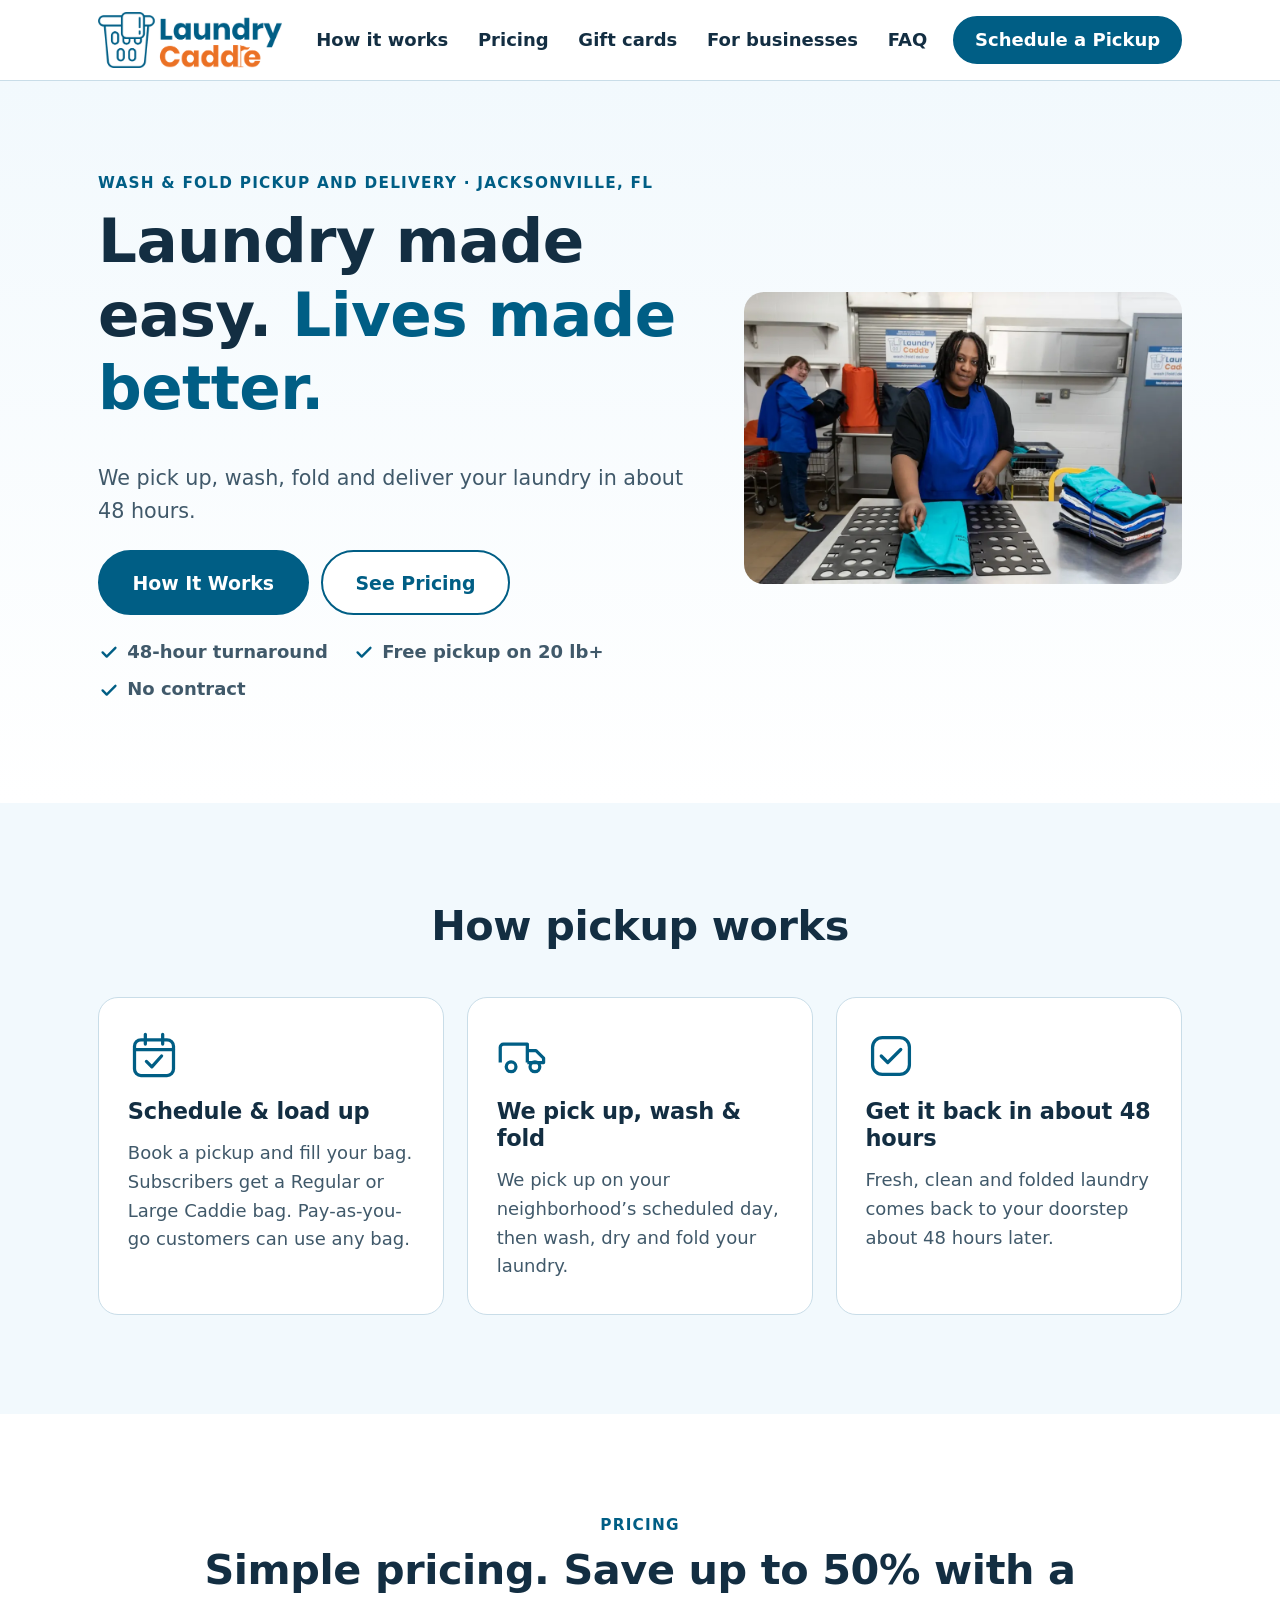
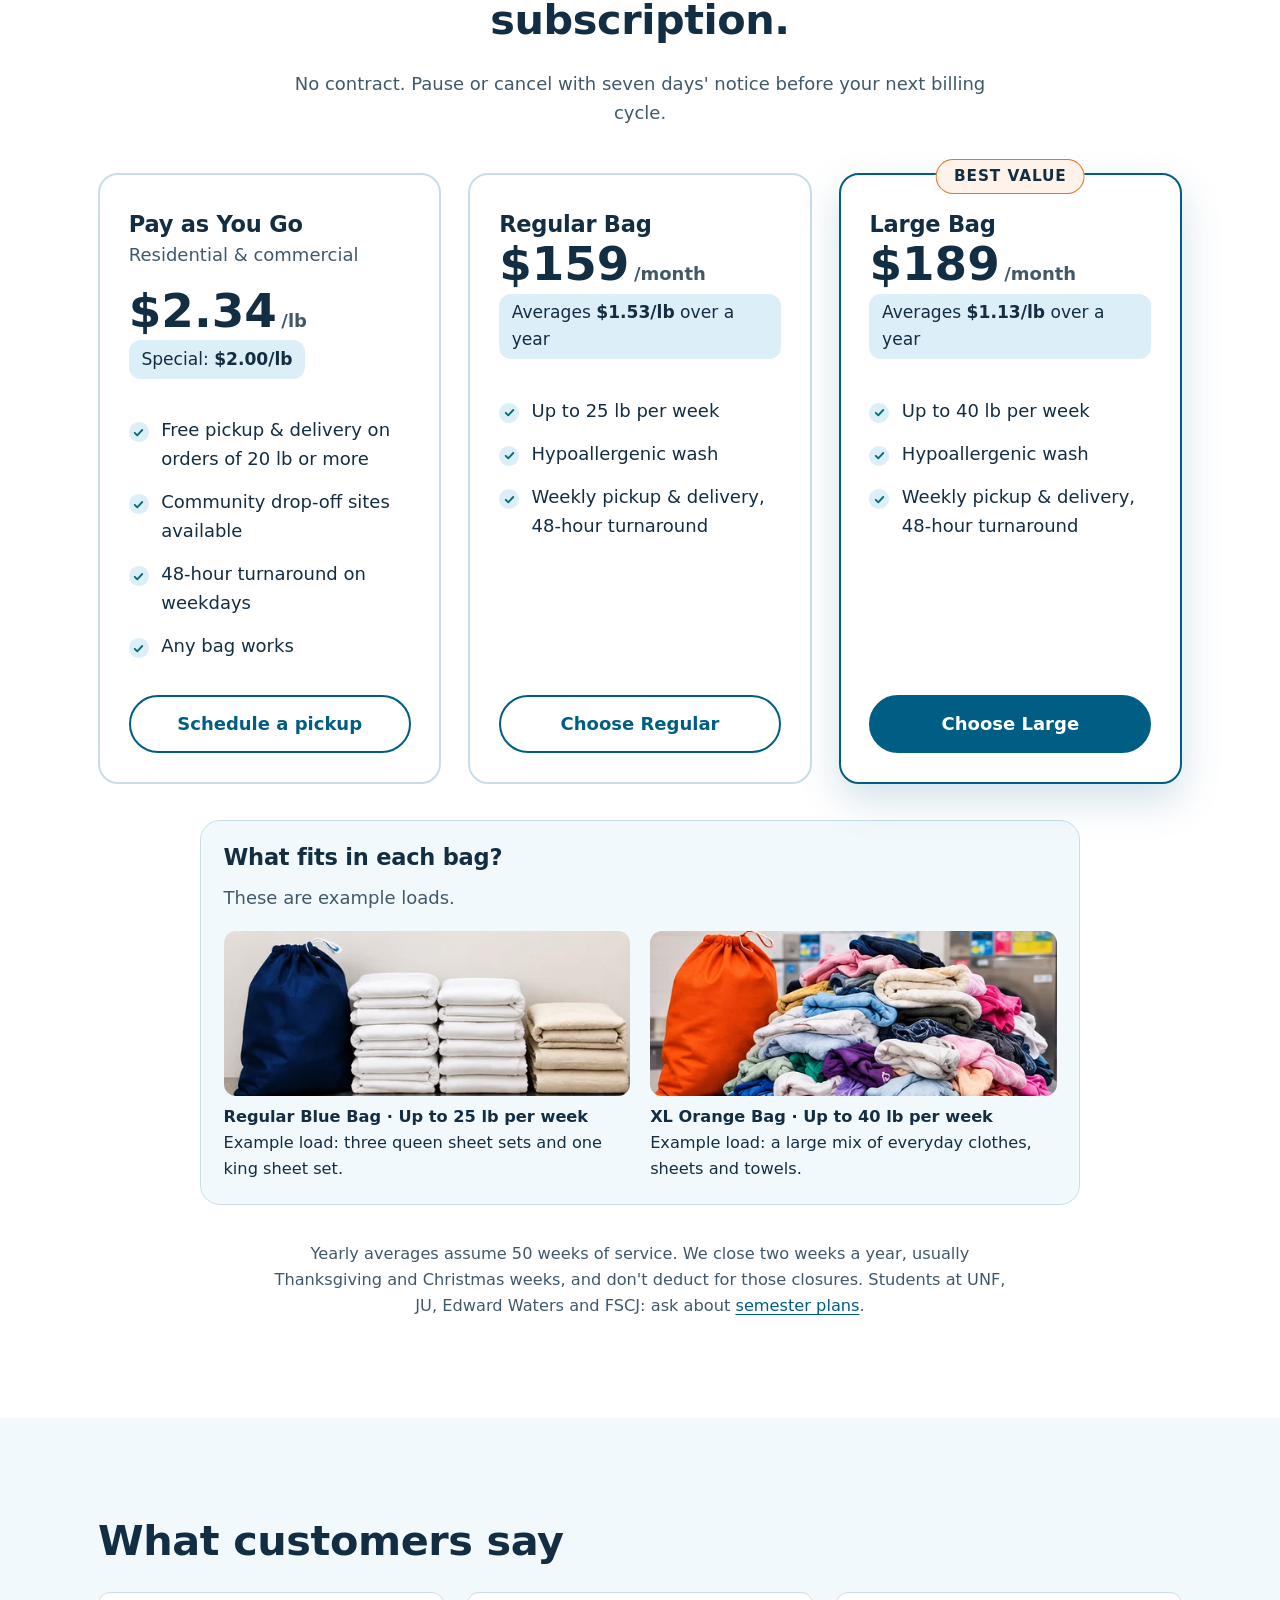
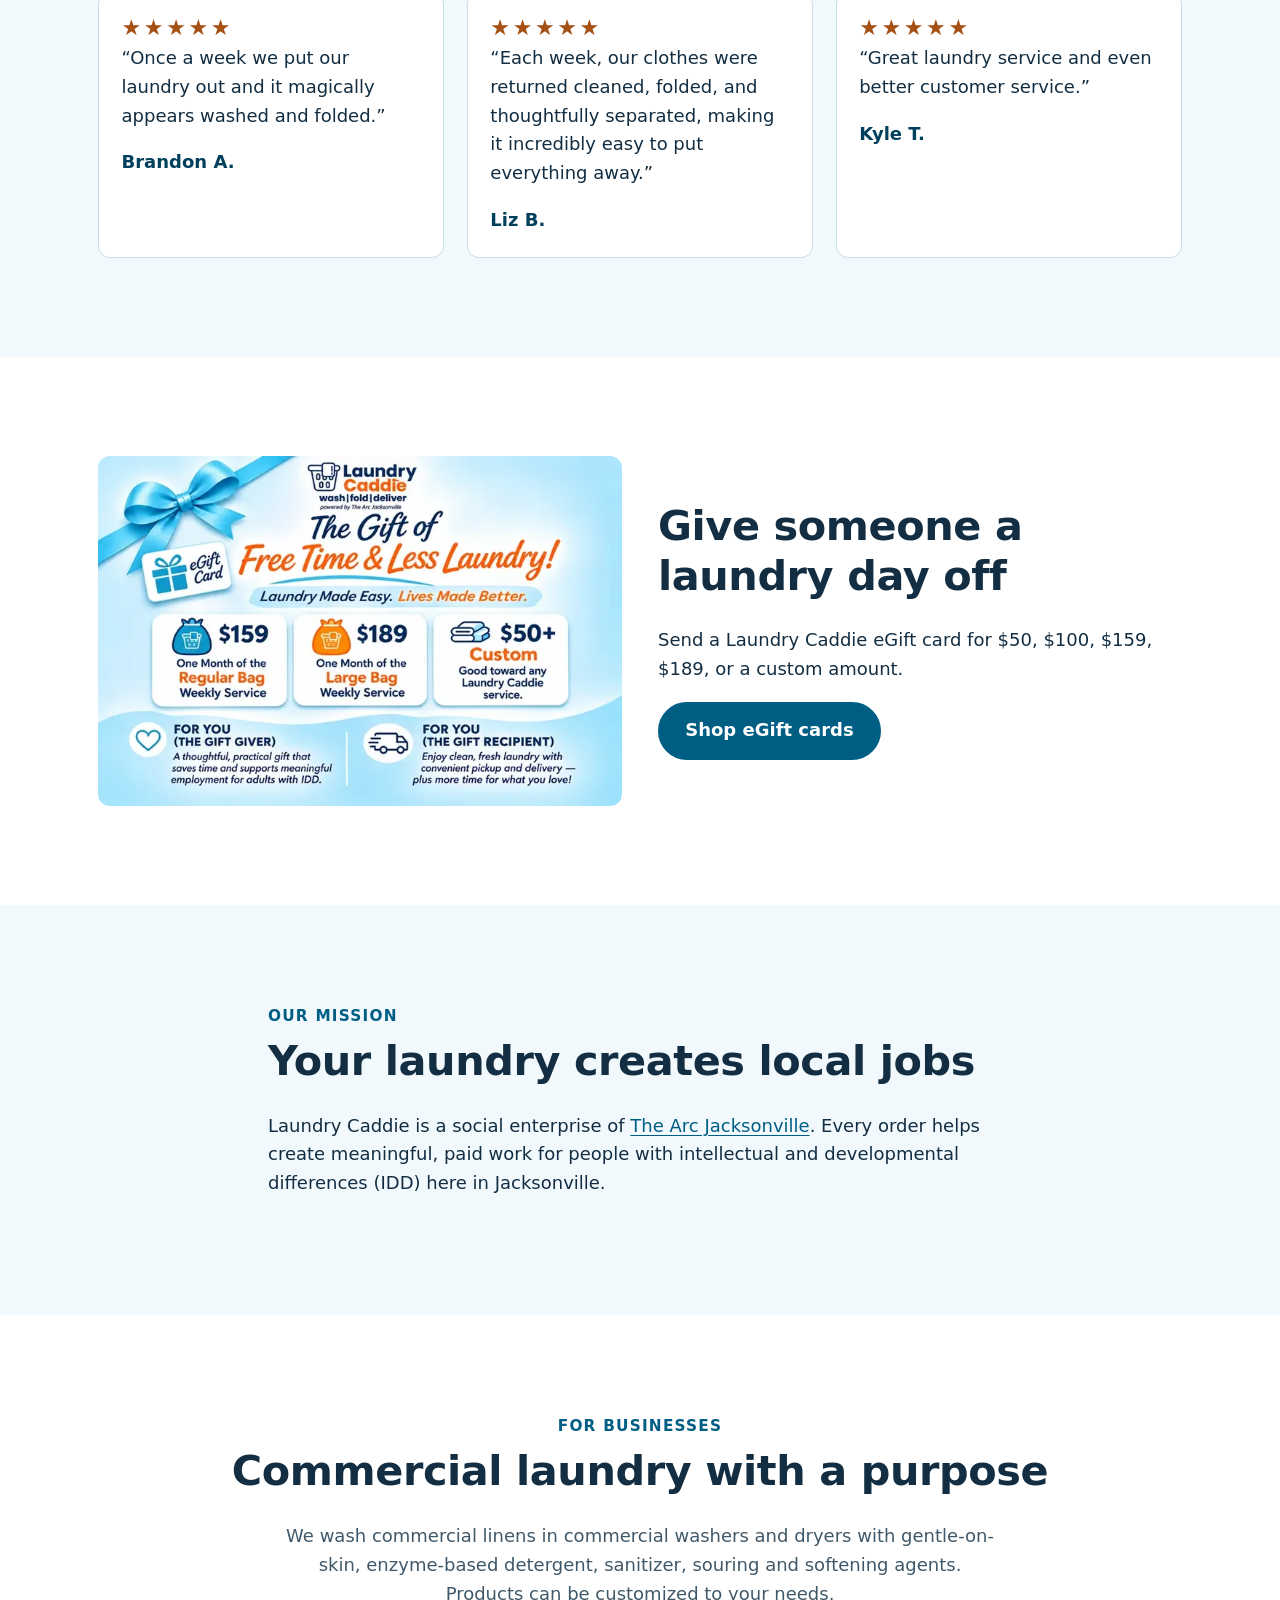
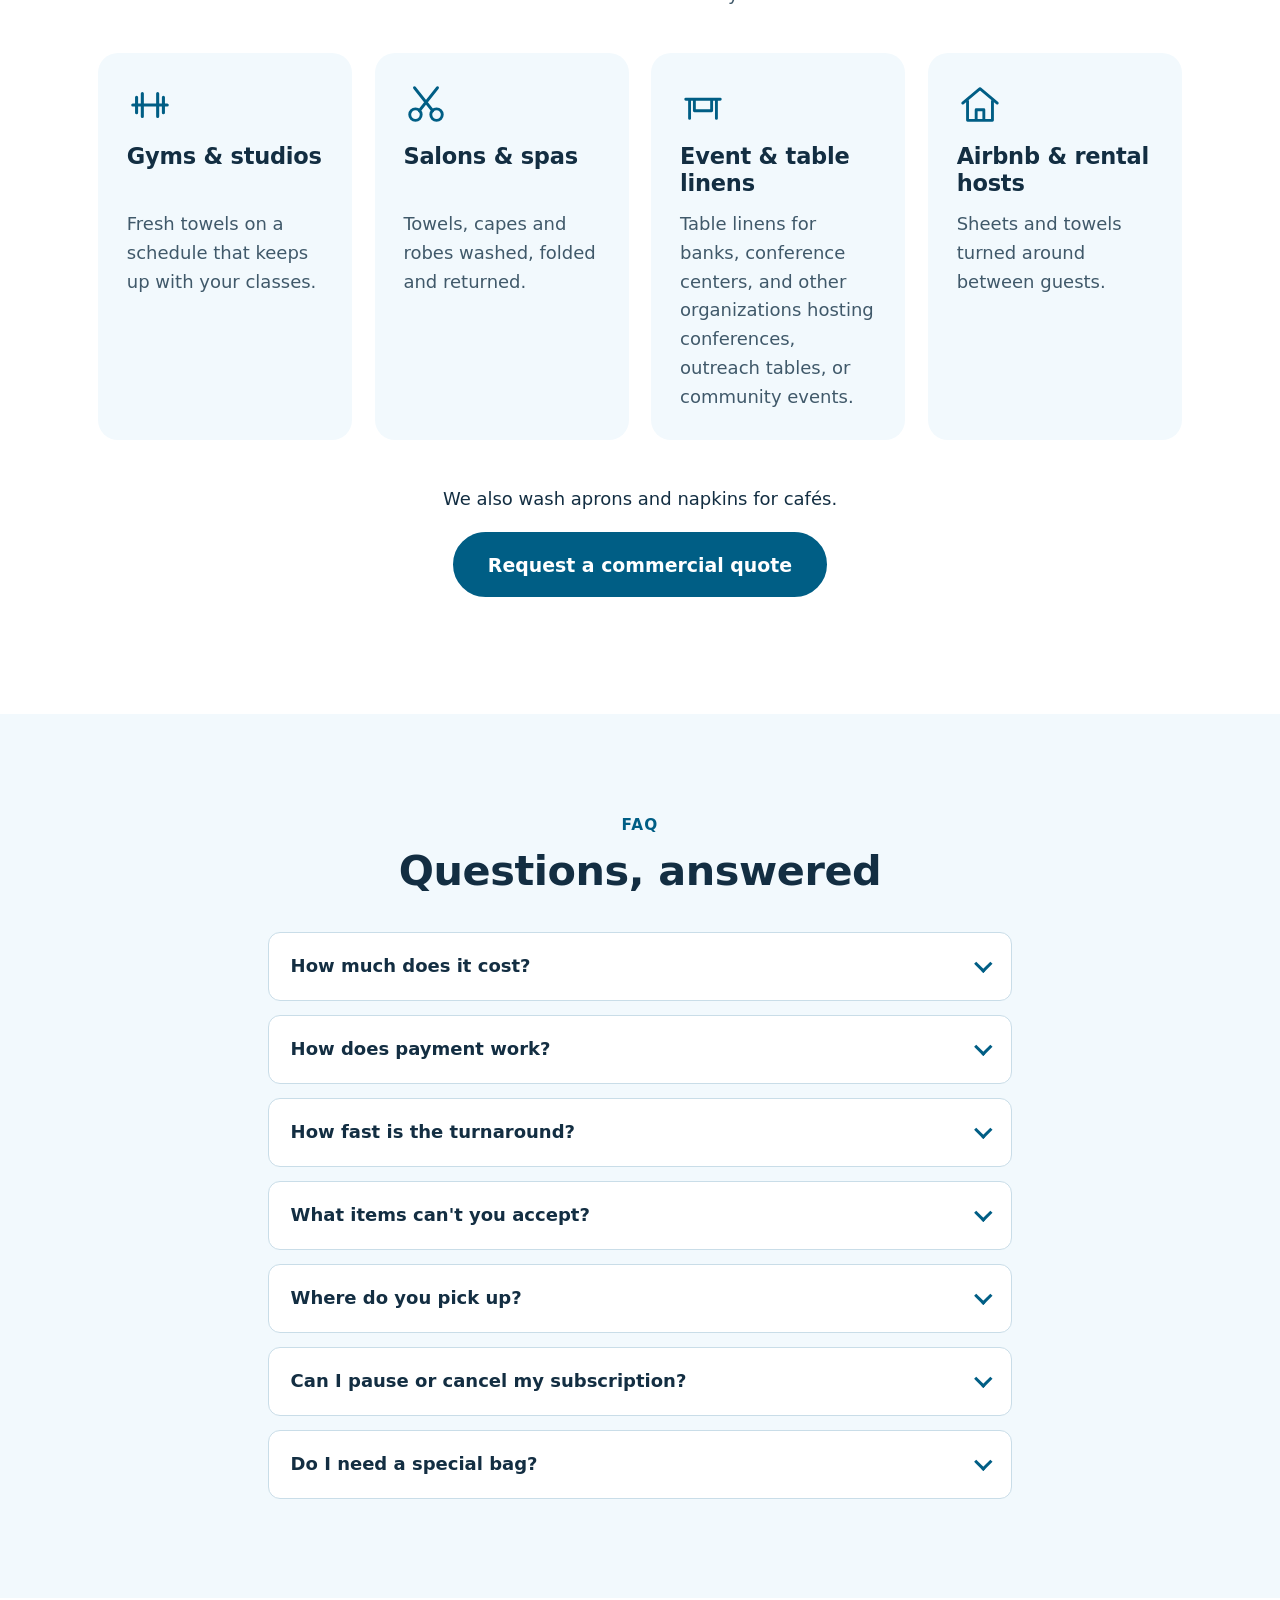
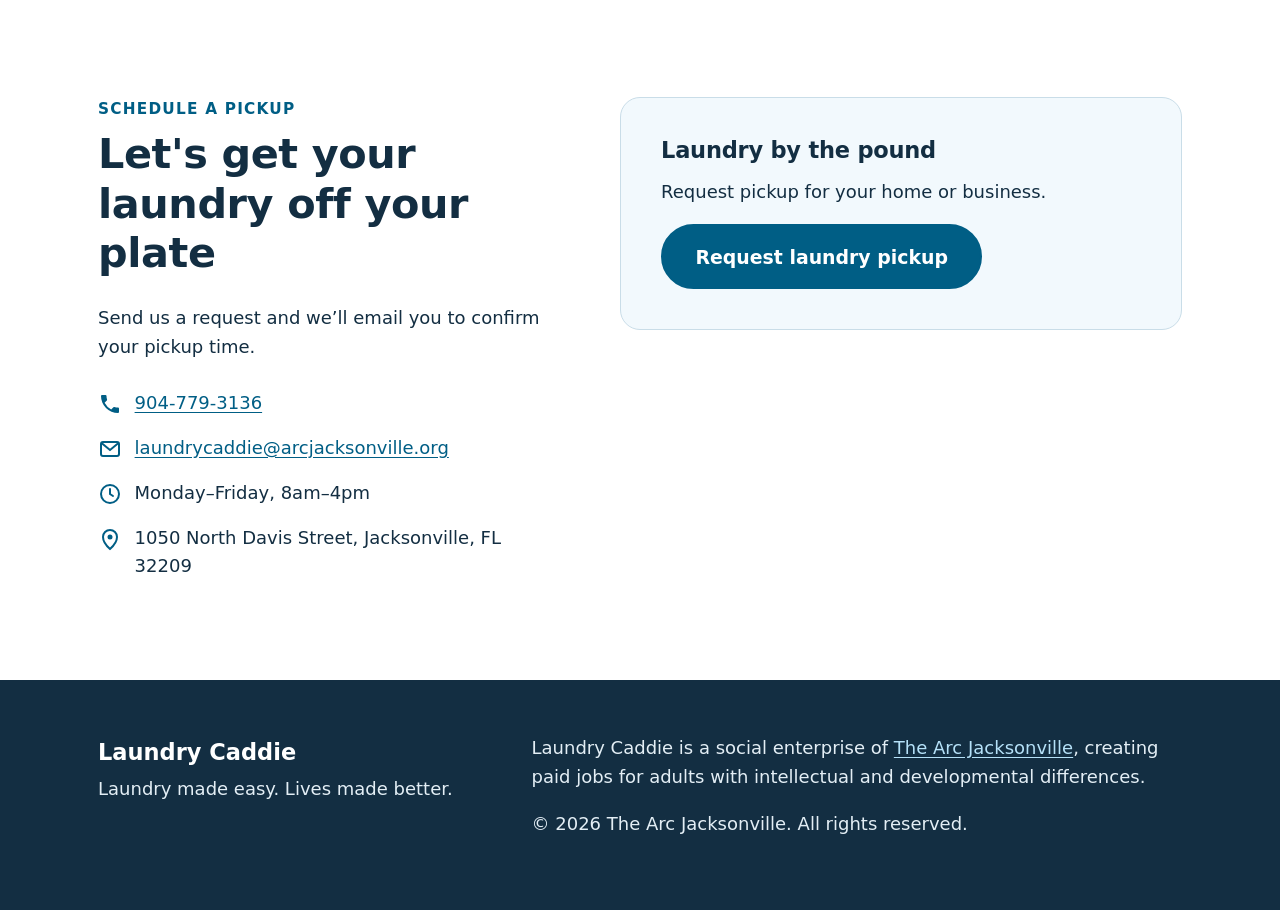
==== commit 7eb95ff9: "Feature event linens in commercial laundry services" ====
--- a/index.html
+++ b/index.html
@@ -22,7 +22,7 @@
 
   <link rel="icon" href="assets/laundry-caddie-icon-32.png" sizes="32x32" type="image/png">
   <link rel="apple-touch-icon" href="assets/laundry-caddie-icon-180.png">
-  <link rel="stylesheet" href="styles.css?v=laundry-caddie-photos">
+  <link rel="stylesheet" href="styles.css?v=review-stars">
 
   <script type="application/ld+json">
   {
@@ -58,8 +58,8 @@
     },
     "makesOffer": [
       {"@type": "Offer", "name": "Pay as You Go", "price": "2.34", "priceCurrency": "USD", "description": "Per pound. Free pickup and delivery on orders of 20 lb or more."},
-      {"@type": "Offer", "name": "Regular Bag plan", "price": "155", "priceCurrency": "USD", "description": "Per month. Up to 25 lb per week."},
-      {"@type": "Offer", "name": "Large Bag plan", "price": "185", "priceCurrency": "USD", "description": "Per month. Up to 40 lb per week."}
+      {"@type": "Offer", "name": "Regular Bag plan", "price": "159", "priceCurrency": "USD", "description": "Per month. Up to 25 lb per week."},
+      {"@type": "Offer", "name": "Large Bag plan", "price": "189", "priceCurrency": "USD", "description": "Per month. Up to 40 lb per week."}
     ]
   }
   </script>
@@ -83,7 +83,7 @@
           <li><a href="#gift-cards">Gift cards</a></li>
           <li><a href="#business">For businesses</a></li>
           <li><a href="#faq">FAQ</a></li>
-          <li><a class="btn btn-small" href="#schedule">Schedule a Pickup</a></li>
+          <li><a class="btn btn-small" href="pickup.html">Schedule a Pickup</a></li>
         </ul>
       </nav>
     </div>
@@ -98,7 +98,7 @@
           <h1 id="hero-title">Laundry made easy. <span class="accent-text">Lives made better.</span></h1>
           <p class="lead">We pick up, wash, fold and deliver your laundry in about 48 hours.</p>
           <div class="hero-actions">
-            <a class="btn btn-large" href="#schedule">Request Service</a>
+            <a class="btn btn-large" href="#how-it-works">How It Works</a>
             <a class="btn btn-large btn-secondary" href="#pricing">See Pricing</a>
           </div>
           <ul class="hero-points">
@@ -144,7 +144,6 @@
         <h2 id="pricing-title" class="center">Simple pricing. Save up to 50% with a subscription.</h2>
         <p class="section-intro center">No contract. Pause or cancel with seven days' notice before your next billing cycle.</p>
 
-        <p class="section-intro center">Both subscriptions include weekly pickup and delivery, hypoallergenic washing, and a 48-hour turnaround. You can send clothes, sheets, and towels in either bag.</p>
         <div class="pricing-grid">
           <article class="price-card" aria-labelledby="plan-payg">
             <h3 id="plan-payg">Pay as You Go</h3>
@@ -157,38 +156,49 @@
               <li>48-hour turnaround on weekdays</li>
               <li>Any bag works</li>
             </ul>
-            <a class="btn btn-block btn-secondary" href="#schedule" data-service="Pay as You Go">Schedule a pickup</a>
+            <a class="btn btn-block btn-secondary" href="pickup.html">Schedule a pickup</a>
           </article>
 
           <article class="price-card" aria-labelledby="plan-regular">
             <h3 id="plan-regular">Regular Bag</h3>
-            <p class="plan-for">Up to 25 lb per week.</p>
-            <p class="price"><span class="amount">$155</span><span class="per">/month</span></p>
+            <p class="price"><span class="amount">$159</span><span class="per">/month</span></p>
+            <p class="price-note">Averages <strong>$1.53/lb</strong> over a year</p>
+            <ul class="features">
+              <li>Up to 25 lb per week</li>
+              <li>Hypoallergenic wash</li>
+              <li>Weekly pickup &amp; delivery, 48-hour turnaround</li>
+            </ul>
             <a class="btn btn-block btn-secondary" href="subscribe.html?plan=regular">Choose Regular</a>
           </article>
 
           <article class="price-card featured" aria-labelledby="plan-large">
             <p class="badge">Best Value</p>
             <h3 id="plan-large">Large Bag</h3>
-            <p class="plan-for">Up to 40 lb per week.</p>
-            <p class="price"><span class="amount">$185</span><span class="per">/month</span></p>
+            <p class="price"><span class="amount">$189</span><span class="per">/month</span></p>
+            <p class="price-note">Averages <strong>$1.13/lb</strong> over a year</p>
+            <ul class="features">
+              <li>Up to 40 lb per week</li>
+              <li>Hypoallergenic wash</li>
+              <li>Weekly pickup &amp; delivery, 48-hour turnaround</li>
+            </ul>
             <a class="btn btn-block" href="subscribe.html?plan=large">Choose Large</a>
           </article>
         </div>
         <div class="bag-comparison" aria-labelledby="bag-comparison-title">
           <h3 id="bag-comparison-title">What fits in each bag?</h3>
+          <p>These are example loads.</p>
           <div class="bag-comparison-grid">
             <figure>
-              <img src="assets/regular-blue-bag-example.webp" alt="Blue laundry bag beside stacks of folded sheets" width="494" height="200" loading="lazy">
-              <figcaption><strong>Regular Blue Bag</strong><br>Example load: three queen sheet sets and one king sheet set.</figcaption>
+              <img src="assets/regular-blue-bag-example.webp?v=retouched" alt="Blue laundry bag beside stacks of folded sheets" width="494" height="200" loading="lazy">
+              <figcaption><strong>Regular Blue Bag · Up to 25 lb per week</strong><br>Example load: three queen sheet sets and one king sheet set.</figcaption>
             </figure>
             <figure>
-              <img src="assets/xl-orange-bag-example.webp" alt="Orange laundry bag beside a large pile of mixed clothes and linens" width="491" height="200" loading="lazy">
-              <figcaption><strong>XL Orange Bag</strong><br>Example load: a large mix of everyday clothes, sheets and towels.</figcaption>
+              <img src="assets/xl-orange-bag-example.webp?v=retouched" alt="Orange laundry bag beside a large pile of mixed clothes and linens" width="491" height="200" loading="lazy">
+              <figcaption><strong>XL Orange Bag · Up to 40 lb per week</strong><br>Example load: a large mix of everyday clothes, sheets and towels.</figcaption>
             </figure>
           </div>
         </div>
-        <p class="fine-print center">Subscriptions include 50 weeks of service per year. We close two weeks a year, usually Thanksgiving and Christmas weeks, and don't deduct for those closures. Students at UNF, JU, Edward Waters and FSCJ: ask about <a href="https://arcjacksonville.org/laundrycaddie-serviceplan/students/">semester plans</a>.</p>
+        <p class="fine-print center">Yearly averages assume 50 weeks of service. We close two weeks a year, usually Thanksgiving and Christmas weeks, and don't deduct for those closures. Students at UNF, JU, Edward Waters and FSCJ: ask about <a href="https://arcjacksonville.org/laundrycaddie-serviceplan/students/">semester plans</a>.</p>
       </div>
     </section>
 
@@ -198,17 +208,17 @@
         <h2 id="reviews-title">What customers say</h2>
         <div class="review-grid">
           <figure class="review-card">
-            <p role="img" aria-label="5 out of 5 stars">★★★★★</p>
+            <span class="review-stars" aria-hidden="true">★★★★★</span>
             <blockquote><p>“Once a week we put our laundry out and it magically appears washed and folded.”</p></blockquote>
             <figcaption>Brandon A.</figcaption>
           </figure>
           <figure class="review-card">
-            <p role="img" aria-label="5 out of 5 stars">★★★★★</p>
+            <span class="review-stars" aria-hidden="true">★★★★★</span>
             <blockquote><p>“Each week, our clothes were returned cleaned, folded, and thoughtfully separated, making it incredibly easy to put everything away.”</p></blockquote>
             <figcaption>Liz B.</figcaption>
           </figure>
           <figure class="review-card">
-            <p role="img" aria-label="5 out of 5 stars">★★★★★</p>
+            <span class="review-stars" aria-hidden="true">★★★★★</span>
             <blockquote><p>“Great laundry service and even better customer service.”</p></blockquote>
             <figcaption>Kyle T.</figcaption>
           </figure>
@@ -222,8 +232,8 @@
         <img src="assets/laundry-caddie-gift-card.webp" width="720" height="480" loading="lazy" alt="Laundry Caddie eGift card featuring the gift of free time">
         <div>
           <h2 id="gifts-title">Give someone a laundry day off</h2>
-          <p>Send a Laundry Caddie eGift card for $50, $100, $155, $185, or a custom amount.</p>
-          <a class="btn" href="https://app.squareup.com/gift/ML3TFN29F937E/order">Shop eGift cards</a>
+          <p>Send a Laundry Caddie eGift card for $50, $100, $159, $189, or a custom amount.</p>
+          <a class="btn" href="gift-cards.html">Shop eGift cards</a>
         </div>
       </div>
     </section>
@@ -270,7 +280,7 @@
         </ul>
         <p class="center">We also wash aprons and napkins for cafés.</p>
         <!-- TODO: add commercial pricing or volume terms if The Arc wants them public -->
-        <p class="center"><a class="btn btn-large" href="#schedule" data-service="Commercial quote">Request a commercial quote</a></p>
+        <p class="center"><a class="btn btn-large" href="pickup.html">Request a commercial quote</a></p>
       </div>
     </section>
 
@@ -283,7 +293,7 @@
           <details>
             <summary>How much does it cost?</summary>
             <div class="faq-body">
-              <p>Pay as You Go is $2.34/lb (Special $2/lb), with free pickup and delivery on orders of 20 lb or more. Subscriptions are $155/month for a Regular Bag or $185/month for a Large Bag. The Regular Bag holds up to 25 lb per week, and the Large Bag holds up to 40 lb per week.</p>
+              <p>Pay as You Go is $2.34/lb (Special $2/lb), with free pickup and delivery on orders of 20 lb or more. Subscriptions are $159/month for a Regular Bag (up to 25 lb per week) or $189/month for a Large Bag (up to 40 lb per week). Over a year, that averages $1.53/lb and $1.13/lb.</p>
             </div>
           </details>
           <details>
@@ -333,7 +343,7 @@
         <div class="contact-info">
           <p class="eyebrow">Schedule a pickup</p>
           <h2 id="schedule-title">Let's get your laundry off your plate</h2>
-          <p>Send us a request and we'll reply with a pickup time for your neighborhood. Prefer to sign up directly? Use our <a href="https://arcjacksonville.org/laundrycaddie-serviceplan/">subscription sign-up</a> or <a href="https://arcjacksonville.org/laundrycaddie-serviceplan/bythepound/">pay-as-you-go pickup form</a>.</p>
+          <p>Send us a request and we’ll email you to confirm your pickup time.</p>
           <ul class="contact-list">
             <li>
               <svg aria-hidden="true" viewBox="0 0 24 24"><path d="M6.6 10.8a15.5 15.5 0 006.6 6.6l2.2-2.2a1 1 0 011-.25 11.4 11.4 0 003.6.57 1 1 0 011 1V20a1 1 0 01-1 1A17 17 0 013 4a1 1 0 011-1h3.5a1 1 0 011 1c0 1.25.2 2.45.57 3.57a1 1 0 01-.25 1z" fill="currentColor"/></svg>
@@ -354,70 +364,11 @@
           </ul>
         </div>
 
-        <!--
-          Booking form. With no endpoint set, script.js opens the visitor's email app
-          with the details filled in. To use Formspree, set data-endpoint to your form URL,
-          e.g. data-endpoint="https://formspree.io/f/abcdwxyz". See README.
-          TODO: set a Formspree (or other) endpoint.
-        -->
-        <form class="booking-form" id="booking-form" data-endpoint="" data-mailto="laundrycaddie@arcjacksonville.org" novalidate>
-          <h3>Request a pickup</h3>
-          <p class="form-hint">Fields marked <span aria-hidden="true">*</span><span class="visually-hidden">with an asterisk</span> are required.</p>
-
-          <div class="field">
-            <label for="f-name">Name <span aria-hidden="true">*</span></label>
-            <input id="f-name" name="name" type="text" autocomplete="name" required>
-          </div>
-          <div class="field-row">
-            <div class="field">
-              <label for="f-email">Email <span aria-hidden="true">*</span></label>
-              <input id="f-email" name="email" type="email" autocomplete="email" required>
-            </div>
-            <div class="field">
-              <label for="f-phone">Phone</label>
-              <input id="f-phone" name="phone" type="tel" autocomplete="tel">
-            </div>
-          </div>
-          <div class="field">
-            <label for="f-address">Pickup address <span aria-hidden="true">*</span></label>
-            <input id="f-address" name="address" type="text" autocomplete="street-address" required>
-          </div>
-          <div class="field">
-              <label for="f-area">Neighborhood</label>
-              <select id="f-area" name="neighborhood">
-                <option>Downtown, San Marco</option>
-                <option value="Miramar / San Jose / Beauclerc">Miramar area</option>
-                <option value="Riverside / Avondale / Ortega">Riverside area</option>
-                <option>Southside</option>
-                <option value="College campus">College campus</option>
-                <option>Other area</option>
-              </select>
-          </div>
-          <div class="field">
-              <label for="f-service">Service</label>
-              <select id="f-service" name="service">
-                <option>Pay as You Go</option>
-                <option>Regular Bag plan</option>
-                <option>Large Bag plan</option>
-                <option>Commercial quote</option>
-              </select>
-          </div>
-          <fieldset class="field">
-            <legend>Preferred pickup day</legend>
-            <div class="radio-row">
-              <label><input type="radio" name="day" value="Monday" checked> Monday</label>
-              <label><input type="radio" name="day" value="Tuesday"> Tuesday</label>
-              <label><input type="radio" name="day" value="Wednesday"> Wednesday</label>
-              <label><input id="pickup-thursday" type="radio" name="day" value="Thursday" disabled> Thursday (laundry by the pound only)</label>
-            </div>
-          </fieldset>
-          <div class="field">
-            <label for="f-notes">Anything else?</label>
-            <textarea id="f-notes" name="notes" rows="3"></textarea>
-          </div>
-          <button class="btn btn-large btn-block" type="submit">Request a pickup</button>
-          <p class="form-status" id="form-status" role="status" aria-live="polite"></p>
-        </form>
+        <div class="booking-form">
+          <h3>Laundry by the pound</h3>
+          <p>Request pickup for your home or business.</p>
+          <a class="btn btn-large" href="pickup.html">Request laundry pickup</a>
+        </div>
       </div>
     </section>
   </main>
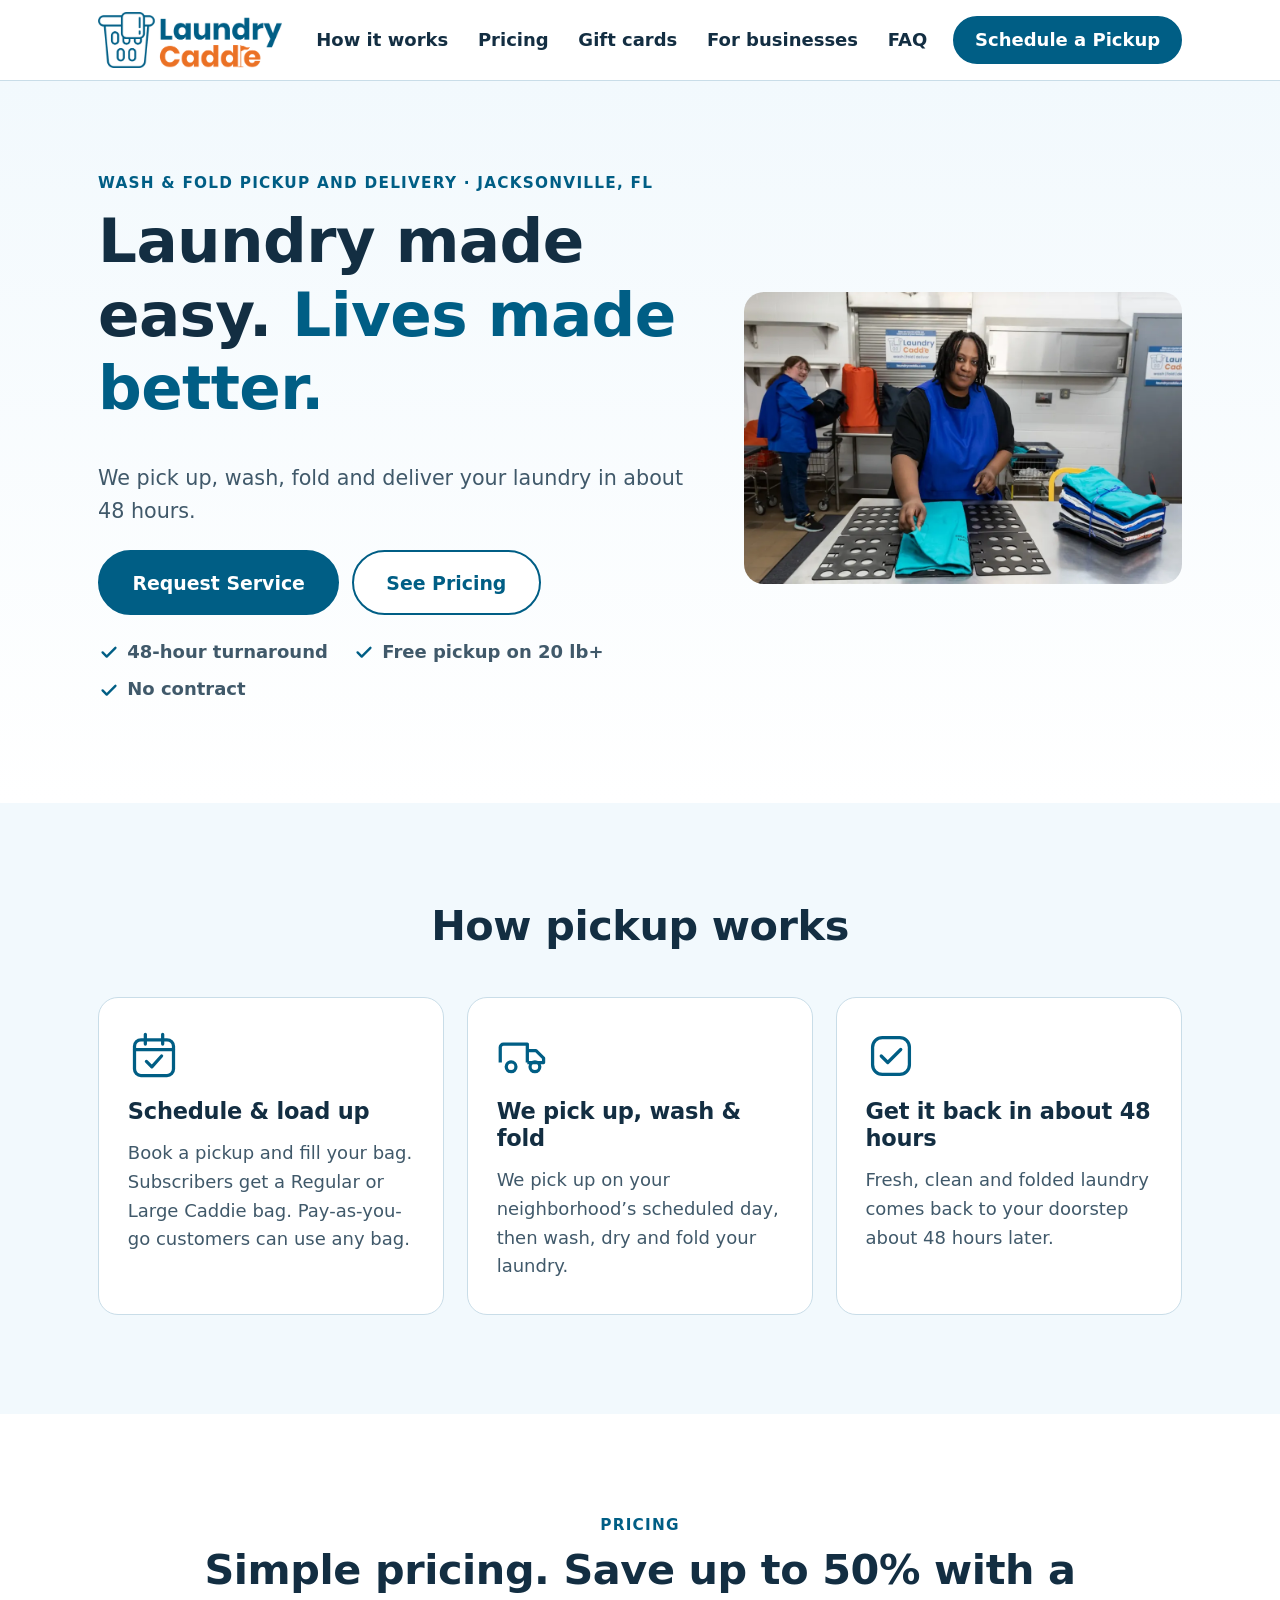
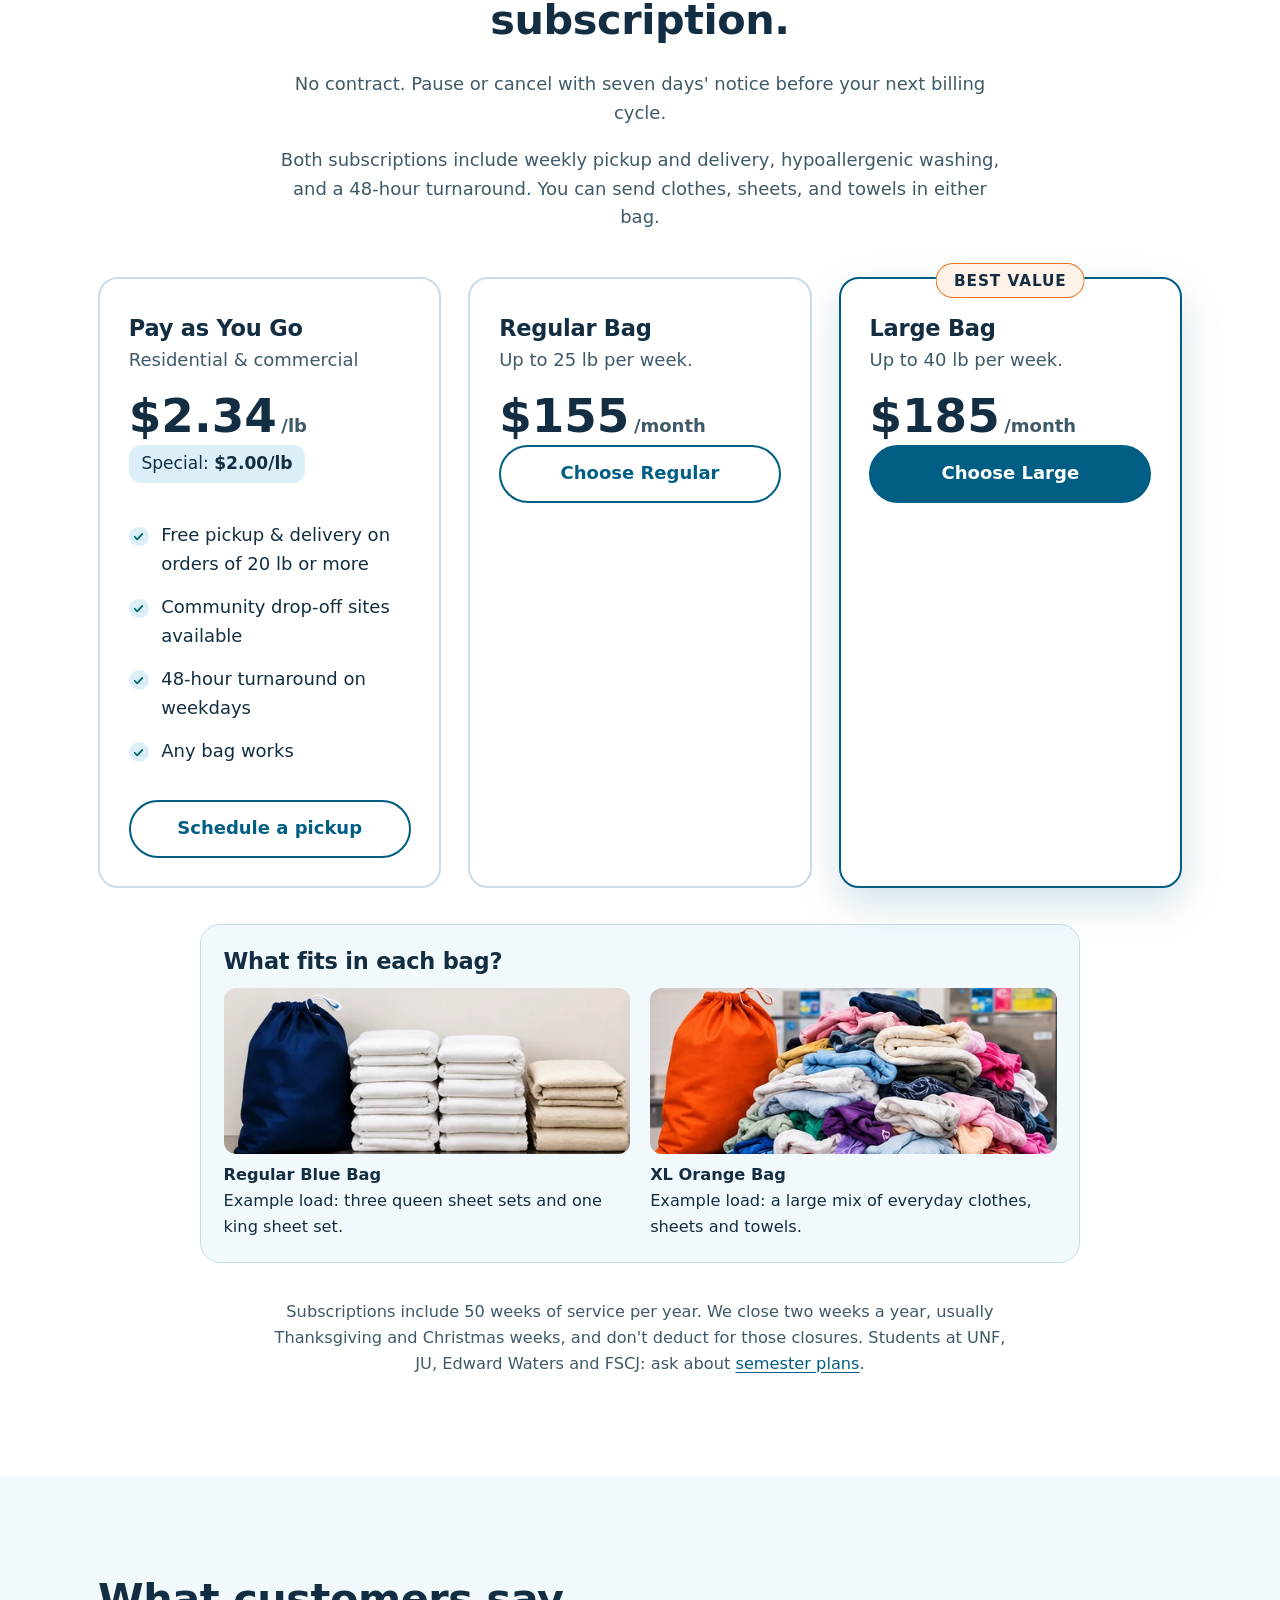
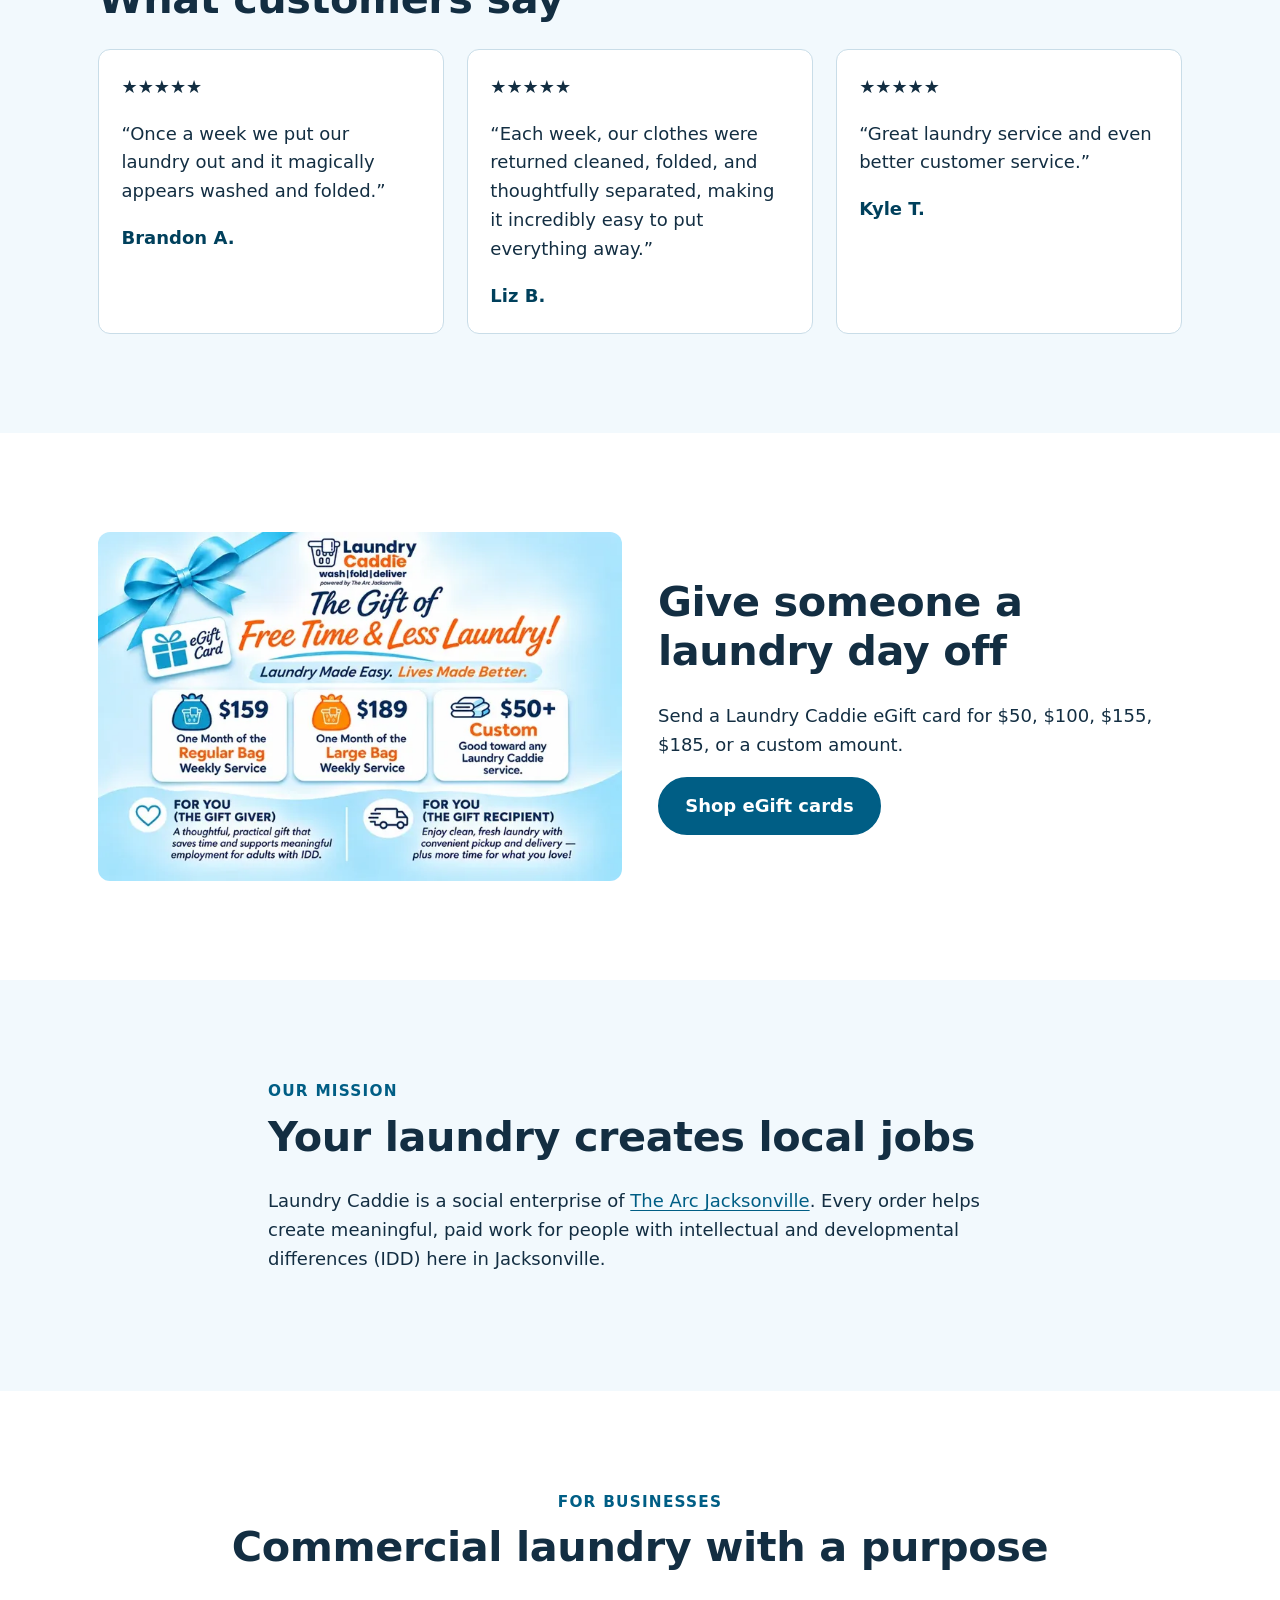
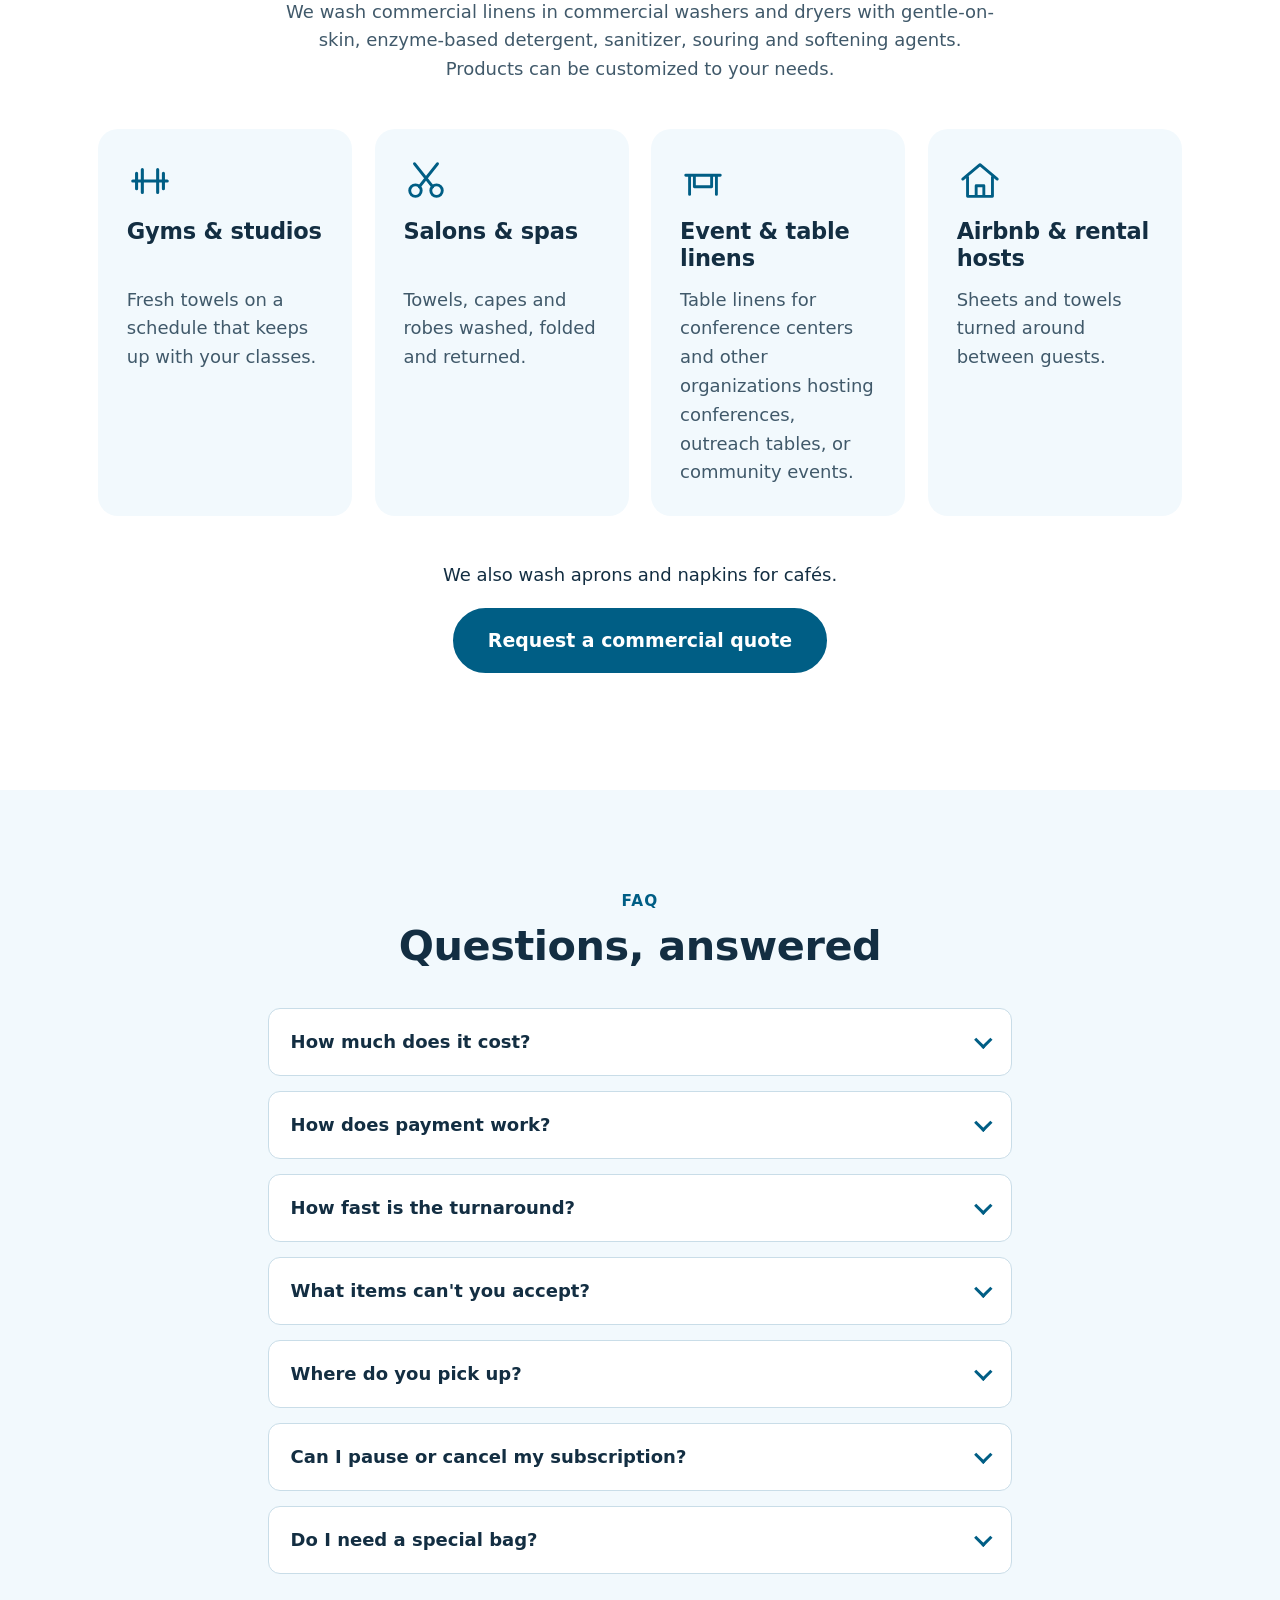
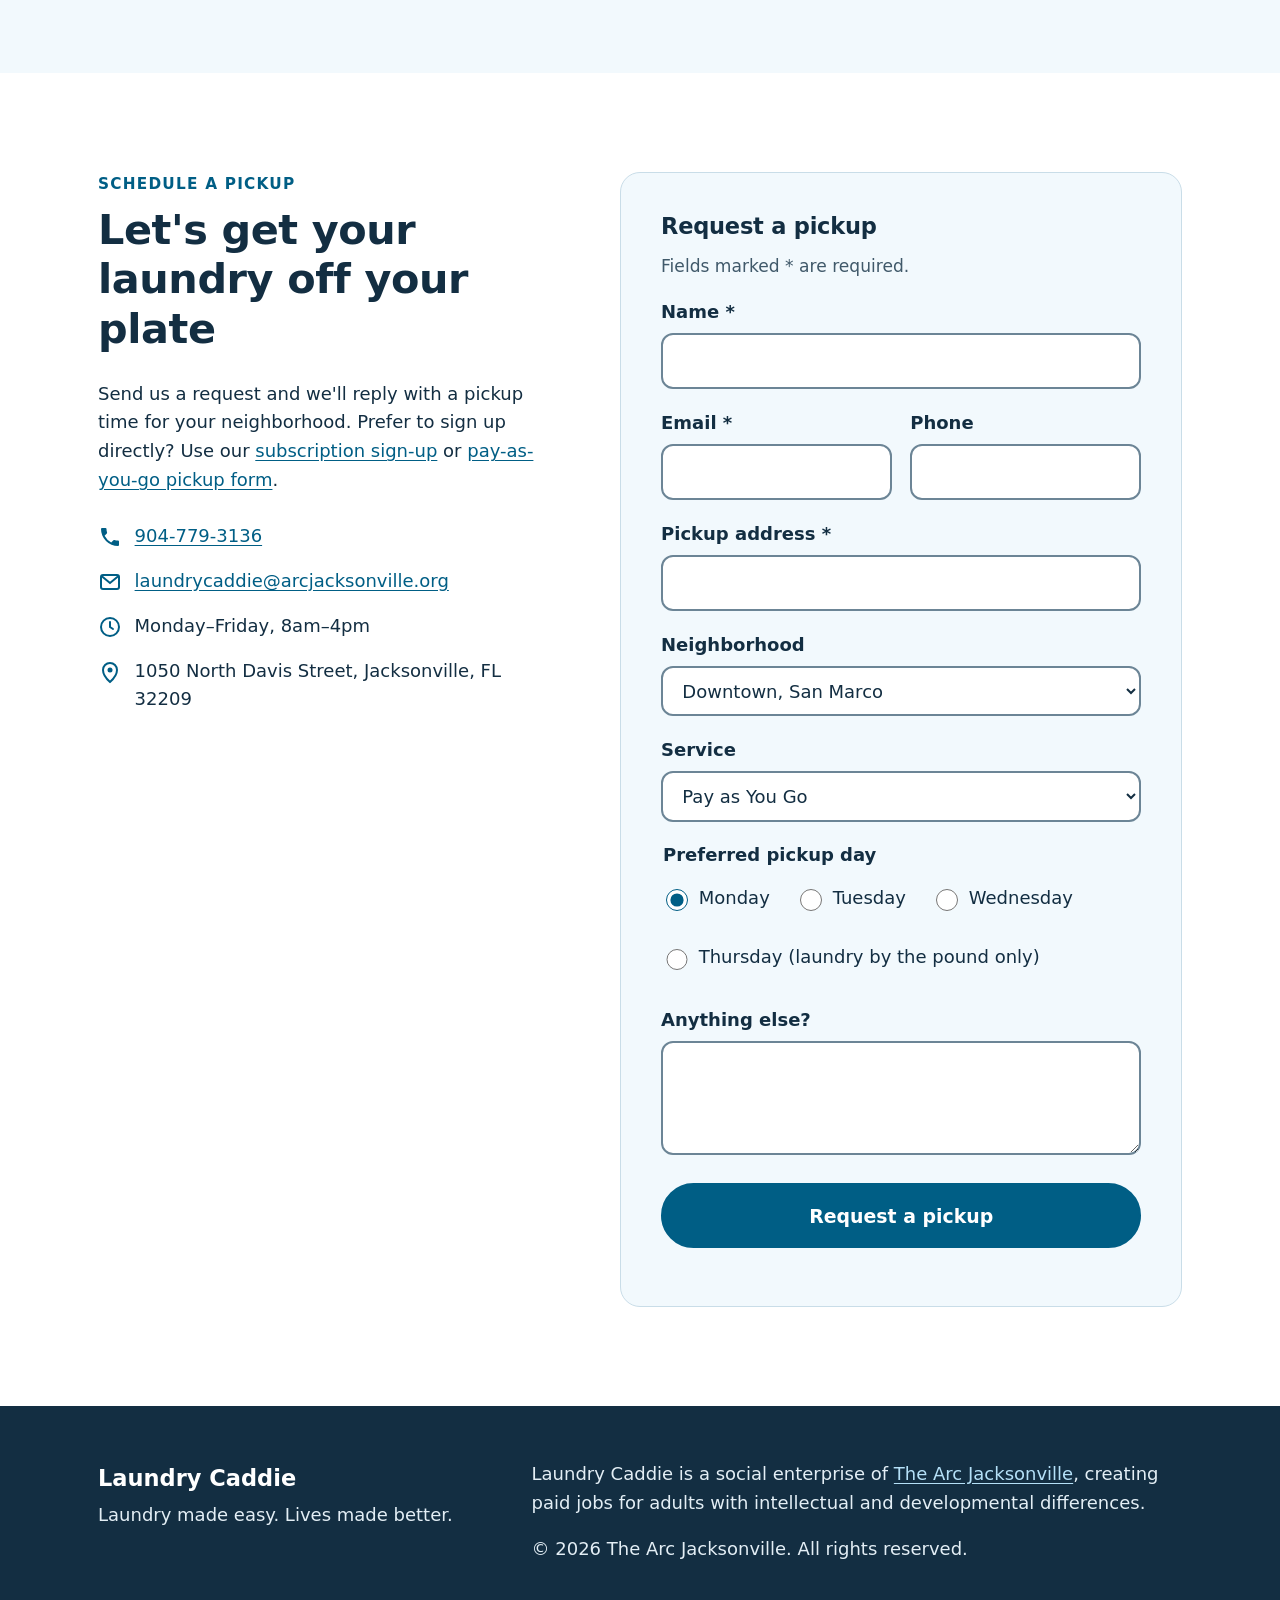
==== commit b01c52e1: "Simplify event linens customer examples" ====
--- a/index.html
+++ b/index.html
@@ -22,7 +22,7 @@
 
   <link rel="icon" href="assets/laundry-caddie-icon-32.png" sizes="32x32" type="image/png">
   <link rel="apple-touch-icon" href="assets/laundry-caddie-icon-180.png">
-  <link rel="stylesheet" href="styles.css?v=review-stars">
+  <link rel="stylesheet" href="styles.css?v=laundry-caddie-photos">
 
   <script type="application/ld+json">
   {
@@ -58,8 +58,8 @@
     },
     "makesOffer": [
       {"@type": "Offer", "name": "Pay as You Go", "price": "2.34", "priceCurrency": "USD", "description": "Per pound. Free pickup and delivery on orders of 20 lb or more."},
-      {"@type": "Offer", "name": "Regular Bag plan", "price": "159", "priceCurrency": "USD", "description": "Per month. Up to 25 lb per week."},
-      {"@type": "Offer", "name": "Large Bag plan", "price": "189", "priceCurrency": "USD", "description": "Per month. Up to 40 lb per week."}
+      {"@type": "Offer", "name": "Regular Bag plan", "price": "155", "priceCurrency": "USD", "description": "Per month. Up to 25 lb per week."},
+      {"@type": "Offer", "name": "Large Bag plan", "price": "185", "priceCurrency": "USD", "description": "Per month. Up to 40 lb per week."}
     ]
   }
   </script>
@@ -83,7 +83,7 @@
           <li><a href="#gift-cards">Gift cards</a></li>
           <li><a href="#business">For businesses</a></li>
           <li><a href="#faq">FAQ</a></li>
-          <li><a class="btn btn-small" href="pickup.html">Schedule a Pickup</a></li>
+          <li><a class="btn btn-small" href="#schedule">Schedule a Pickup</a></li>
         </ul>
       </nav>
     </div>
@@ -98,7 +98,7 @@
           <h1 id="hero-title">Laundry made easy. <span class="accent-text">Lives made better.</span></h1>
           <p class="lead">We pick up, wash, fold and deliver your laundry in about 48 hours.</p>
           <div class="hero-actions">
-            <a class="btn btn-large" href="#how-it-works">How It Works</a>
+            <a class="btn btn-large" href="#schedule">Request Service</a>
             <a class="btn btn-large btn-secondary" href="#pricing">See Pricing</a>
           </div>
           <ul class="hero-points">
@@ -144,6 +144,7 @@
         <h2 id="pricing-title" class="center">Simple pricing. Save up to 50% with a subscription.</h2>
         <p class="section-intro center">No contract. Pause or cancel with seven days' notice before your next billing cycle.</p>
 
+        <p class="section-intro center">Both subscriptions include weekly pickup and delivery, hypoallergenic washing, and a 48-hour turnaround. You can send clothes, sheets, and towels in either bag.</p>
         <div class="pricing-grid">
           <article class="price-card" aria-labelledby="plan-payg">
             <h3 id="plan-payg">Pay as You Go</h3>
@@ -156,49 +157,38 @@
               <li>48-hour turnaround on weekdays</li>
               <li>Any bag works</li>
             </ul>
-            <a class="btn btn-block btn-secondary" href="pickup.html">Schedule a pickup</a>
+            <a class="btn btn-block btn-secondary" href="#schedule" data-service="Pay as You Go">Schedule a pickup</a>
           </article>
 
           <article class="price-card" aria-labelledby="plan-regular">
             <h3 id="plan-regular">Regular Bag</h3>
-            <p class="price"><span class="amount">$159</span><span class="per">/month</span></p>
-            <p class="price-note">Averages <strong>$1.53/lb</strong> over a year</p>
-            <ul class="features">
-              <li>Up to 25 lb per week</li>
-              <li>Hypoallergenic wash</li>
-              <li>Weekly pickup &amp; delivery, 48-hour turnaround</li>
-            </ul>
+            <p class="plan-for">Up to 25 lb per week.</p>
+            <p class="price"><span class="amount">$155</span><span class="per">/month</span></p>
             <a class="btn btn-block btn-secondary" href="subscribe.html?plan=regular">Choose Regular</a>
           </article>
 
           <article class="price-card featured" aria-labelledby="plan-large">
             <p class="badge">Best Value</p>
             <h3 id="plan-large">Large Bag</h3>
-            <p class="price"><span class="amount">$189</span><span class="per">/month</span></p>
-            <p class="price-note">Averages <strong>$1.13/lb</strong> over a year</p>
-            <ul class="features">
-              <li>Up to 40 lb per week</li>
-              <li>Hypoallergenic wash</li>
-              <li>Weekly pickup &amp; delivery, 48-hour turnaround</li>
-            </ul>
+            <p class="plan-for">Up to 40 lb per week.</p>
+            <p class="price"><span class="amount">$185</span><span class="per">/month</span></p>
             <a class="btn btn-block" href="subscribe.html?plan=large">Choose Large</a>
           </article>
         </div>
         <div class="bag-comparison" aria-labelledby="bag-comparison-title">
           <h3 id="bag-comparison-title">What fits in each bag?</h3>
-          <p>These are example loads.</p>
           <div class="bag-comparison-grid">
             <figure>
-              <img src="assets/regular-blue-bag-example.webp?v=retouched" alt="Blue laundry bag beside stacks of folded sheets" width="494" height="200" loading="lazy">
-              <figcaption><strong>Regular Blue Bag · Up to 25 lb per week</strong><br>Example load: three queen sheet sets and one king sheet set.</figcaption>
+              <img src="assets/regular-blue-bag-example.webp" alt="Blue laundry bag beside stacks of folded sheets" width="494" height="200" loading="lazy">
+              <figcaption><strong>Regular Blue Bag</strong><br>Example load: three queen sheet sets and one king sheet set.</figcaption>
             </figure>
             <figure>
-              <img src="assets/xl-orange-bag-example.webp?v=retouched" alt="Orange laundry bag beside a large pile of mixed clothes and linens" width="491" height="200" loading="lazy">
-              <figcaption><strong>XL Orange Bag · Up to 40 lb per week</strong><br>Example load: a large mix of everyday clothes, sheets and towels.</figcaption>
+              <img src="assets/xl-orange-bag-example.webp" alt="Orange laundry bag beside a large pile of mixed clothes and linens" width="491" height="200" loading="lazy">
+              <figcaption><strong>XL Orange Bag</strong><br>Example load: a large mix of everyday clothes, sheets and towels.</figcaption>
             </figure>
           </div>
         </div>
-        <p class="fine-print center">Yearly averages assume 50 weeks of service. We close two weeks a year, usually Thanksgiving and Christmas weeks, and don't deduct for those closures. Students at UNF, JU, Edward Waters and FSCJ: ask about <a href="https://arcjacksonville.org/laundrycaddie-serviceplan/students/">semester plans</a>.</p>
+        <p class="fine-print center">Subscriptions include 50 weeks of service per year. We close two weeks a year, usually Thanksgiving and Christmas weeks, and don't deduct for those closures. Students at UNF, JU, Edward Waters and FSCJ: ask about <a href="https://arcjacksonville.org/laundrycaddie-serviceplan/students/">semester plans</a>.</p>
       </div>
     </section>
 
@@ -208,17 +198,17 @@
         <h2 id="reviews-title">What customers say</h2>
         <div class="review-grid">
           <figure class="review-card">
-            <span class="review-stars" aria-hidden="true">★★★★★</span>
+            <p role="img" aria-label="5 out of 5 stars">★★★★★</p>
             <blockquote><p>“Once a week we put our laundry out and it magically appears washed and folded.”</p></blockquote>
             <figcaption>Brandon A.</figcaption>
           </figure>
           <figure class="review-card">
-            <span class="review-stars" aria-hidden="true">★★★★★</span>
+            <p role="img" aria-label="5 out of 5 stars">★★★★★</p>
             <blockquote><p>“Each week, our clothes were returned cleaned, folded, and thoughtfully separated, making it incredibly easy to put everything away.”</p></blockquote>
             <figcaption>Liz B.</figcaption>
           </figure>
           <figure class="review-card">
-            <span class="review-stars" aria-hidden="true">★★★★★</span>
+            <p role="img" aria-label="5 out of 5 stars">★★★★★</p>
             <blockquote><p>“Great laundry service and even better customer service.”</p></blockquote>
             <figcaption>Kyle T.</figcaption>
           </figure>
@@ -232,8 +222,8 @@
         <img src="assets/laundry-caddie-gift-card.webp" width="720" height="480" loading="lazy" alt="Laundry Caddie eGift card featuring the gift of free time">
         <div>
           <h2 id="gifts-title">Give someone a laundry day off</h2>
-          <p>Send a Laundry Caddie eGift card for $50, $100, $159, $189, or a custom amount.</p>
-          <a class="btn" href="gift-cards.html">Shop eGift cards</a>
+          <p>Send a Laundry Caddie eGift card for $50, $100, $155, $185, or a custom amount.</p>
+          <a class="btn" href="https://app.squareup.com/gift/ML3TFN29F937E/order">Shop eGift cards</a>
         </div>
       </div>
     </section>
@@ -270,7 +260,7 @@
           <li class="biz-card">
             <svg aria-hidden="true" viewBox="0 0 48 48"><path d="M6 18h36M10 18v20m28-20v20M15 18v12h18V18" fill="none" stroke="currentColor" stroke-width="3" stroke-linecap="round" stroke-linejoin="round"/></svg>
             <h3>Event &amp; table linens</h3>
-            <p>Table linens for banks, conference centers, and other organizations hosting conferences, outreach tables, or community events.</p>
+            <p>Table linens for conference centers and other organizations hosting conferences, outreach tables, or community events.</p>
           </li>
           <li class="biz-card">
             <svg aria-hidden="true" viewBox="0 0 48 48"><path d="M6 22L24 7l18 15" fill="none" stroke="currentColor" stroke-width="3" stroke-linecap="round" stroke-linejoin="round"/><path d="M11 19v21h26V19" fill="none" stroke="currentColor" stroke-width="3" stroke-linejoin="round"/><path d="M20 40V29h8v11" fill="none" stroke="currentColor" stroke-width="3" stroke-linejoin="round"/></svg>
@@ -280,7 +270,7 @@
         </ul>
         <p class="center">We also wash aprons and napkins for cafés.</p>
         <!-- TODO: add commercial pricing or volume terms if The Arc wants them public -->
-        <p class="center"><a class="btn btn-large" href="pickup.html">Request a commercial quote</a></p>
+        <p class="center"><a class="btn btn-large" href="#schedule" data-service="Commercial quote">Request a commercial quote</a></p>
       </div>
     </section>
 
@@ -293,7 +283,7 @@
           <details>
             <summary>How much does it cost?</summary>
             <div class="faq-body">
-              <p>Pay as You Go is $2.34/lb (Special $2/lb), with free pickup and delivery on orders of 20 lb or more. Subscriptions are $159/month for a Regular Bag (up to 25 lb per week) or $189/month for a Large Bag (up to 40 lb per week). Over a year, that averages $1.53/lb and $1.13/lb.</p>
+              <p>Pay as You Go is $2.34/lb (Special $2/lb), with free pickup and delivery on orders of 20 lb or more. Subscriptions are $155/month for a Regular Bag or $185/month for a Large Bag. The Regular Bag holds up to 25 lb per week, and the Large Bag holds up to 40 lb per week.</p>
             </div>
           </details>
           <details>
@@ -343,7 +333,7 @@
         <div class="contact-info">
           <p class="eyebrow">Schedule a pickup</p>
           <h2 id="schedule-title">Let's get your laundry off your plate</h2>
-          <p>Send us a request and we’ll email you to confirm your pickup time.</p>
+          <p>Send us a request and we'll reply with a pickup time for your neighborhood. Prefer to sign up directly? Use our <a href="https://arcjacksonville.org/laundrycaddie-serviceplan/">subscription sign-up</a> or <a href="https://arcjacksonville.org/laundrycaddie-serviceplan/bythepound/">pay-as-you-go pickup form</a>.</p>
           <ul class="contact-list">
             <li>
               <svg aria-hidden="true" viewBox="0 0 24 24"><path d="M6.6 10.8a15.5 15.5 0 006.6 6.6l2.2-2.2a1 1 0 011-.25 11.4 11.4 0 003.6.57 1 1 0 011 1V20a1 1 0 01-1 1A17 17 0 013 4a1 1 0 011-1h3.5a1 1 0 011 1c0 1.25.2 2.45.57 3.57a1 1 0 01-.25 1z" fill="currentColor"/></svg>
@@ -364,11 +354,70 @@
           </ul>
         </div>
 
-        <div class="booking-form">
-          <h3>Laundry by the pound</h3>
-          <p>Request pickup for your home or business.</p>
-          <a class="btn btn-large" href="pickup.html">Request laundry pickup</a>
-        </div>
+        <!--
+          Booking form. With no endpoint set, script.js opens the visitor's email app
+          with the details filled in. To use Formspree, set data-endpoint to your form URL,
+          e.g. data-endpoint="https://formspree.io/f/abcdwxyz". See README.
+          TODO: set a Formspree (or other) endpoint.
+        -->
+        <form class="booking-form" id="booking-form" data-endpoint="" data-mailto="laundrycaddie@arcjacksonville.org" novalidate>
+          <h3>Request a pickup</h3>
+          <p class="form-hint">Fields marked <span aria-hidden="true">*</span><span class="visually-hidden">with an asterisk</span> are required.</p>
+
+          <div class="field">
+            <label for="f-name">Name <span aria-hidden="true">*</span></label>
+            <input id="f-name" name="name" type="text" autocomplete="name" required>
+          </div>
+          <div class="field-row">
+            <div class="field">
+              <label for="f-email">Email <span aria-hidden="true">*</span></label>
+              <input id="f-email" name="email" type="email" autocomplete="email" required>
+            </div>
+            <div class="field">
+              <label for="f-phone">Phone</label>
+              <input id="f-phone" name="phone" type="tel" autocomplete="tel">
+            </div>
+          </div>
+          <div class="field">
+            <label for="f-address">Pickup address <span aria-hidden="true">*</span></label>
+            <input id="f-address" name="address" type="text" autocomplete="street-address" required>
+          </div>
+          <div class="field">
+              <label for="f-area">Neighborhood</label>
+              <select id="f-area" name="neighborhood">
+                <option>Downtown, San Marco</option>
+                <option value="Miramar / San Jose / Beauclerc">Miramar area</option>
+                <option value="Riverside / Avondale / Ortega">Riverside area</option>
+                <option>Southside</option>
+                <option value="College campus">College campus</option>
+                <option>Other area</option>
+              </select>
+          </div>
+          <div class="field">
+              <label for="f-service">Service</label>
+              <select id="f-service" name="service">
+                <option>Pay as You Go</option>
+                <option>Regular Bag plan</option>
+                <option>Large Bag plan</option>
+                <option>Commercial quote</option>
+              </select>
+          </div>
+          <fieldset class="field">
+            <legend>Preferred pickup day</legend>
+            <div class="radio-row">
+              <label><input type="radio" name="day" value="Monday" checked> Monday</label>
+              <label><input type="radio" name="day" value="Tuesday"> Tuesday</label>
+              <label><input type="radio" name="day" value="Wednesday"> Wednesday</label>
+              <label><input id="pickup-thursday" type="radio" name="day" value="Thursday" disabled> Thursday (laundry by the pound only)</label>
+            </div>
+          </fieldset>
+          <div class="field">
+            <label for="f-notes">Anything else?</label>
+            <textarea id="f-notes" name="notes" rows="3"></textarea>
+          </div>
+          <button class="btn btn-large btn-block" type="submit">Request a pickup</button>
+          <p class="form-status" id="form-status" role="status" aria-live="polite"></p>
+        </form>
       </div>
     </section>
   </main>
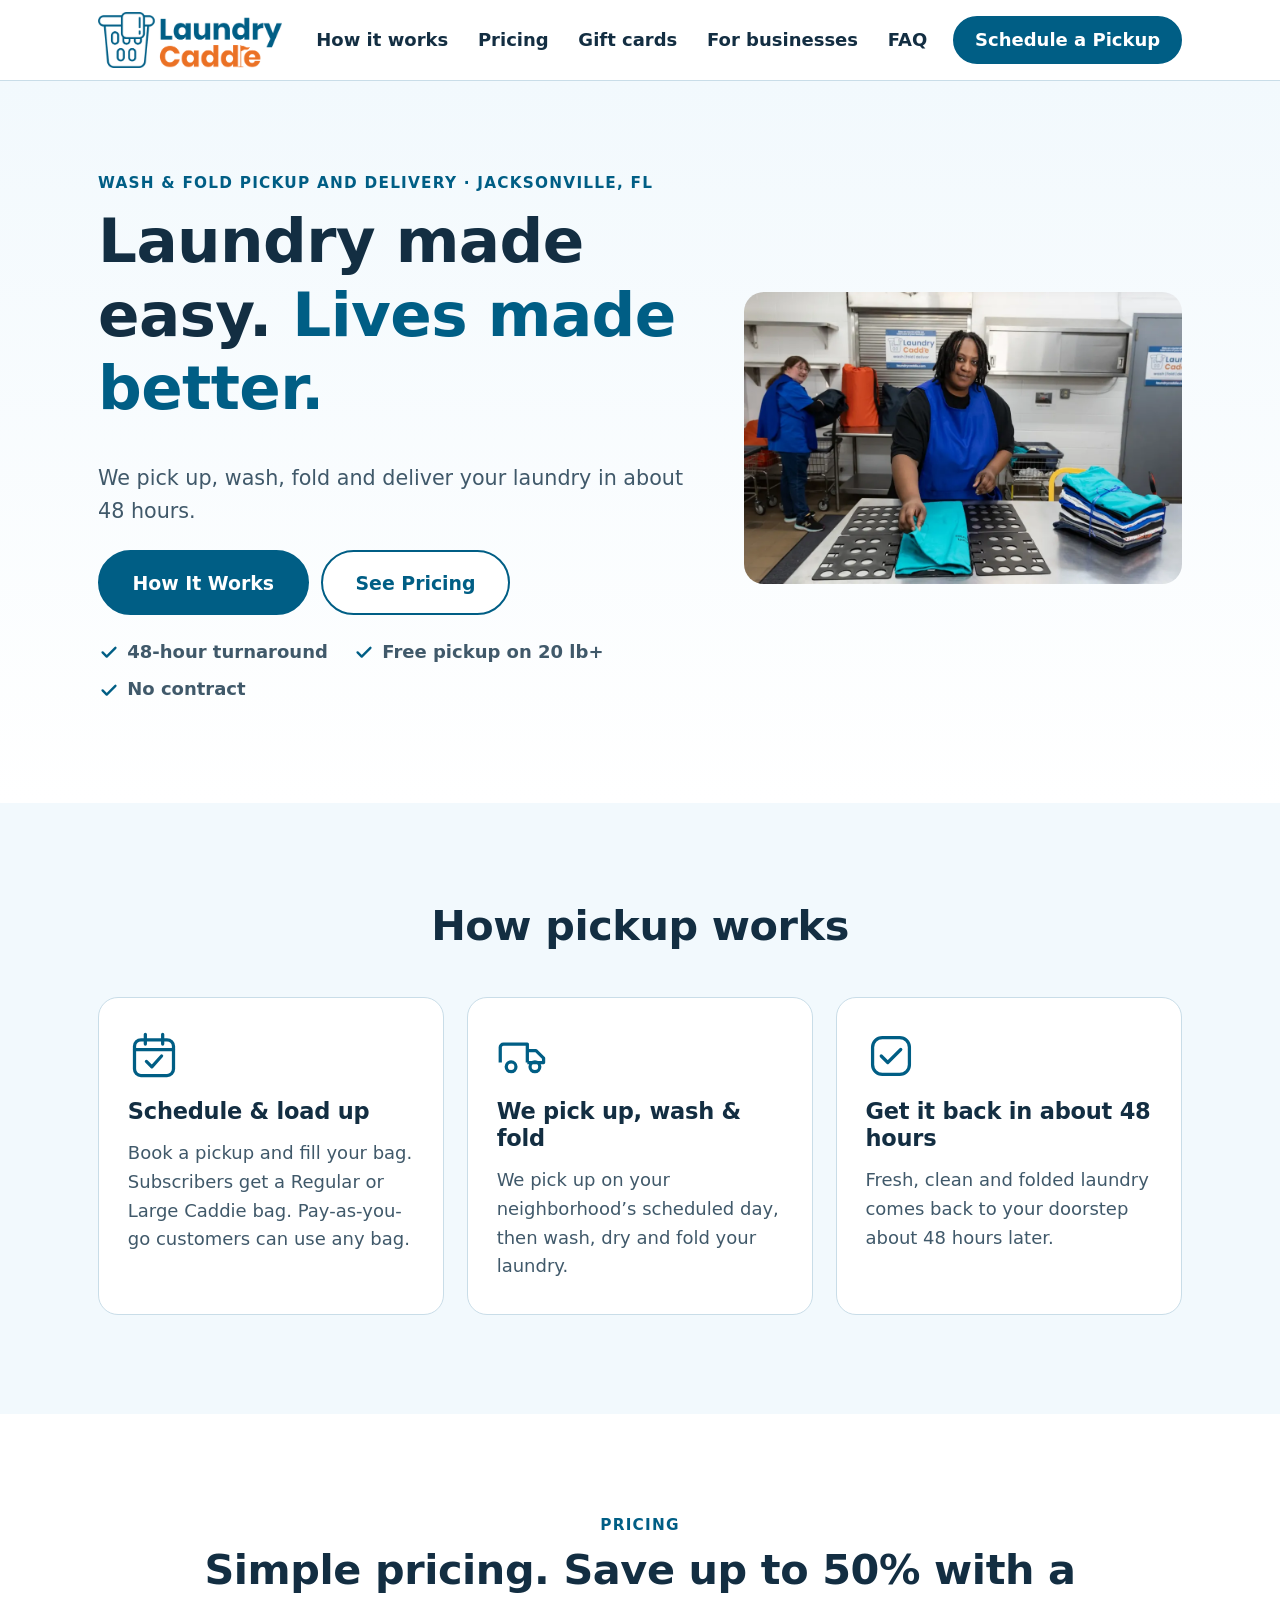
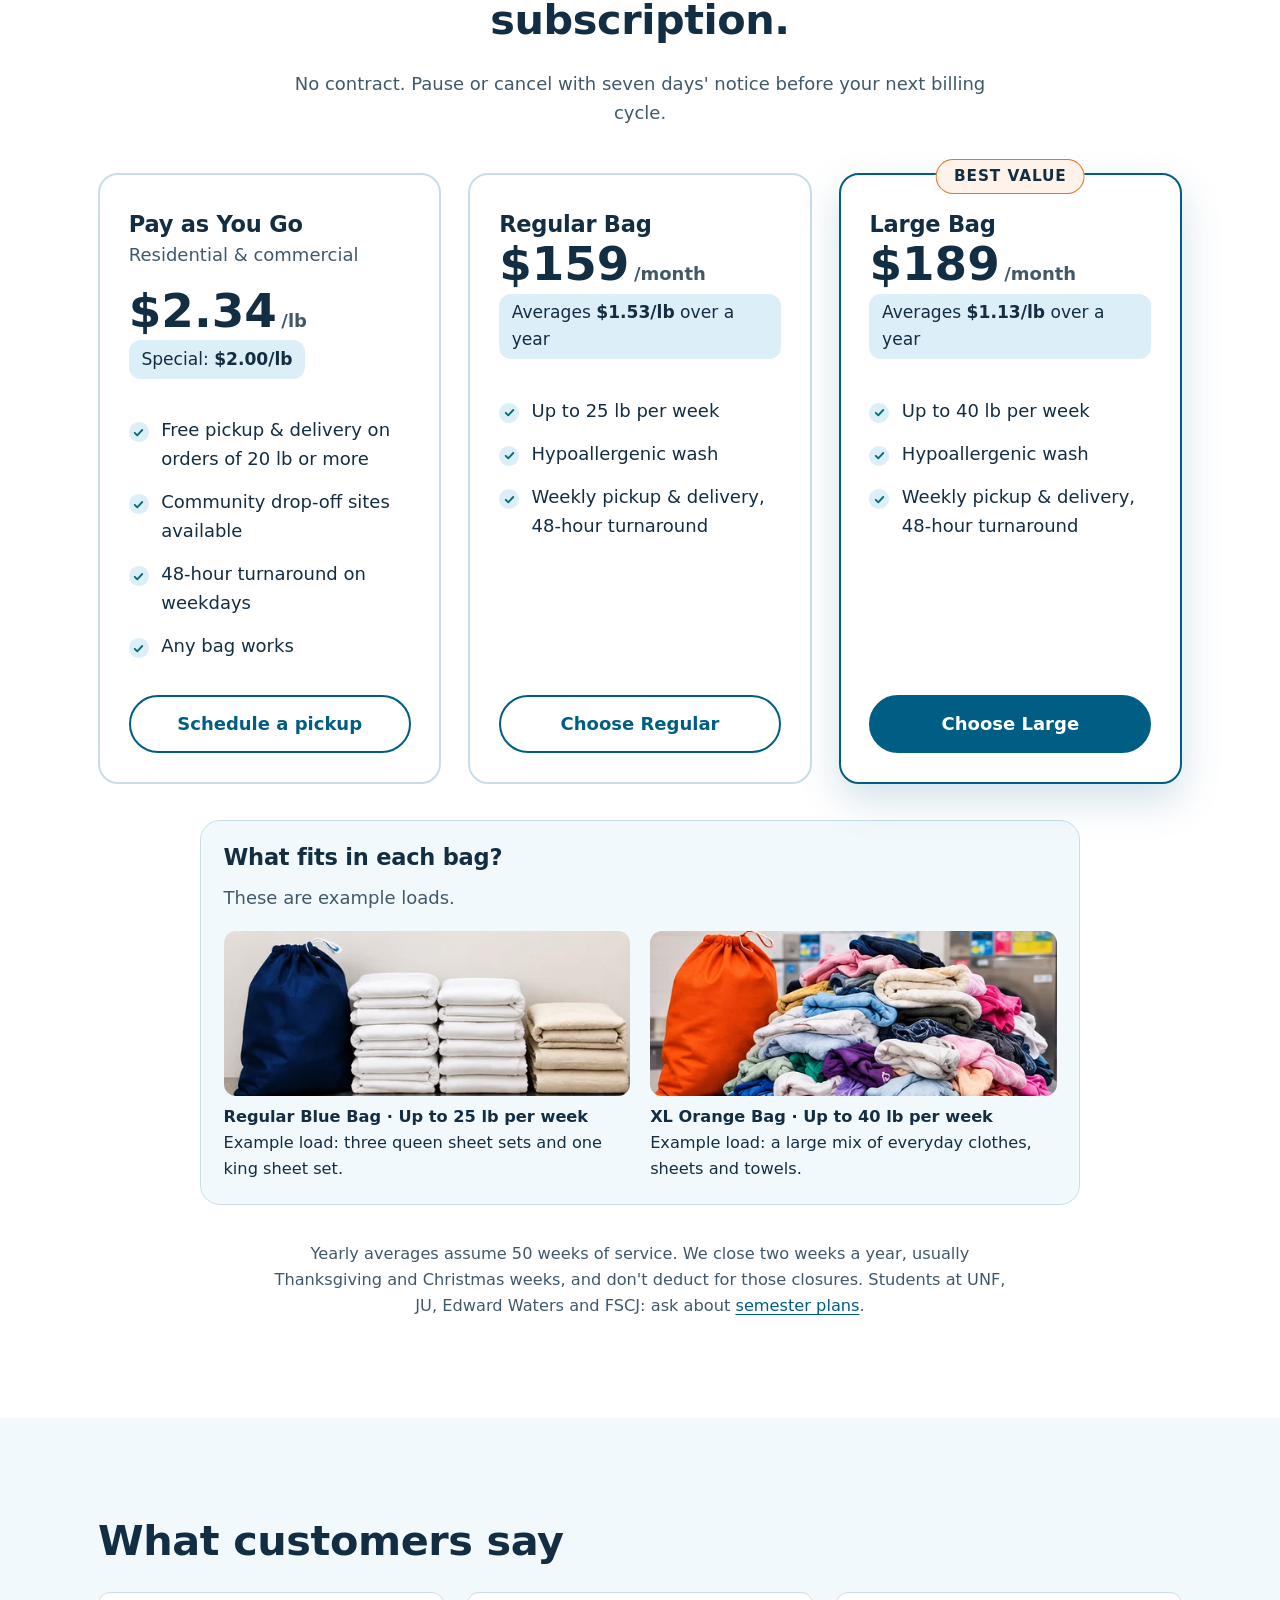
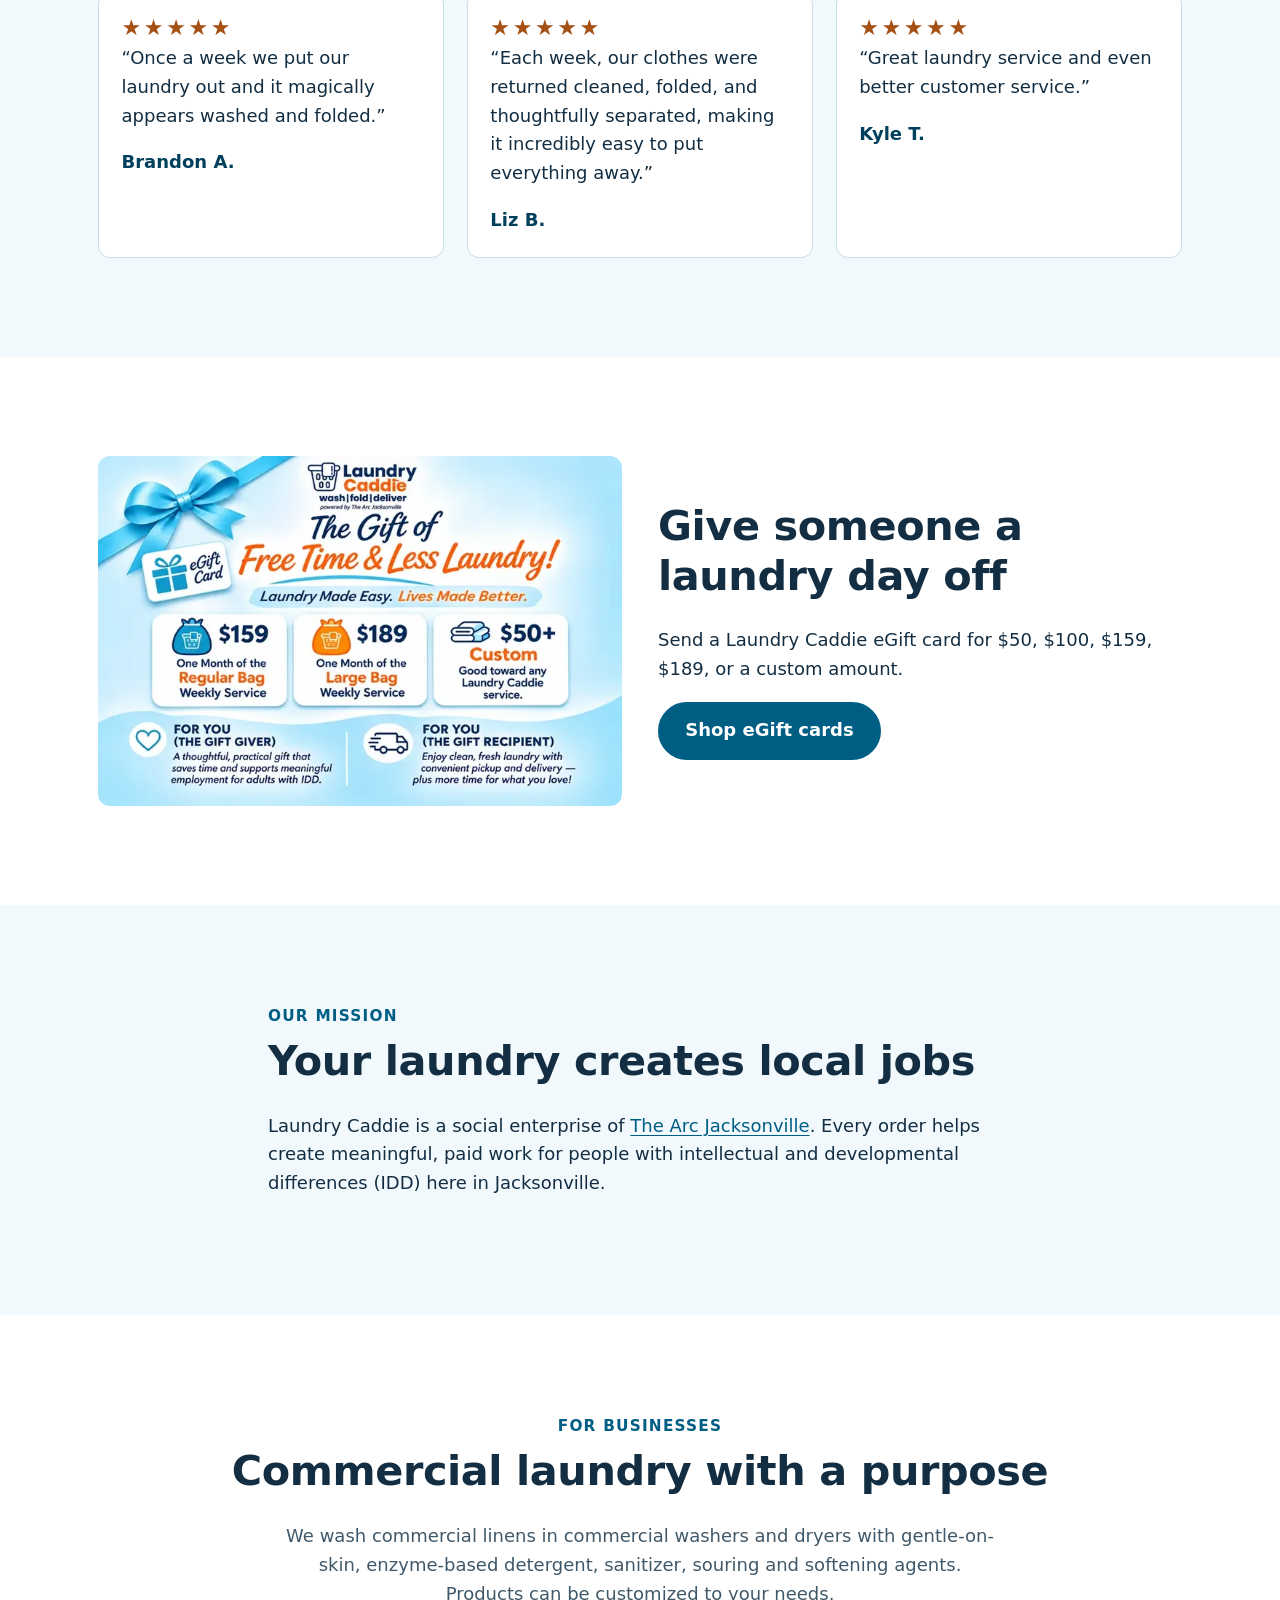
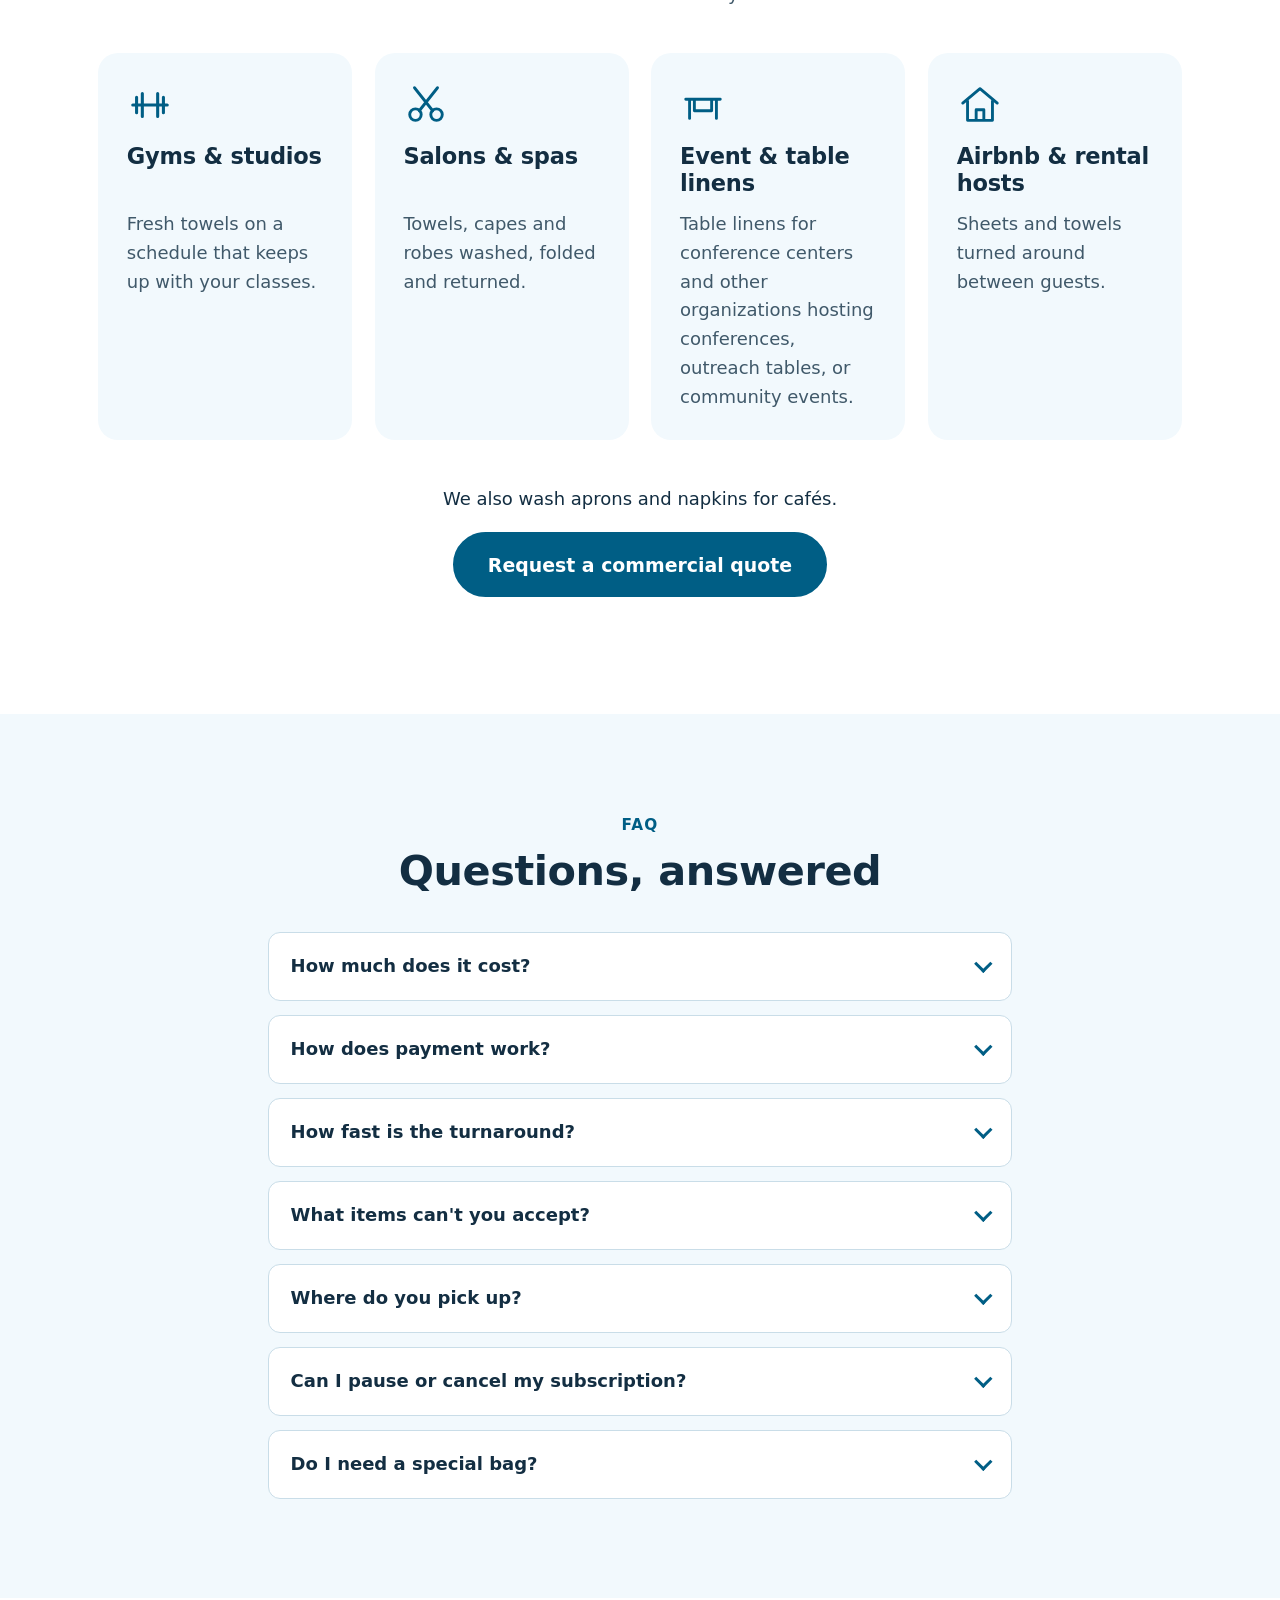
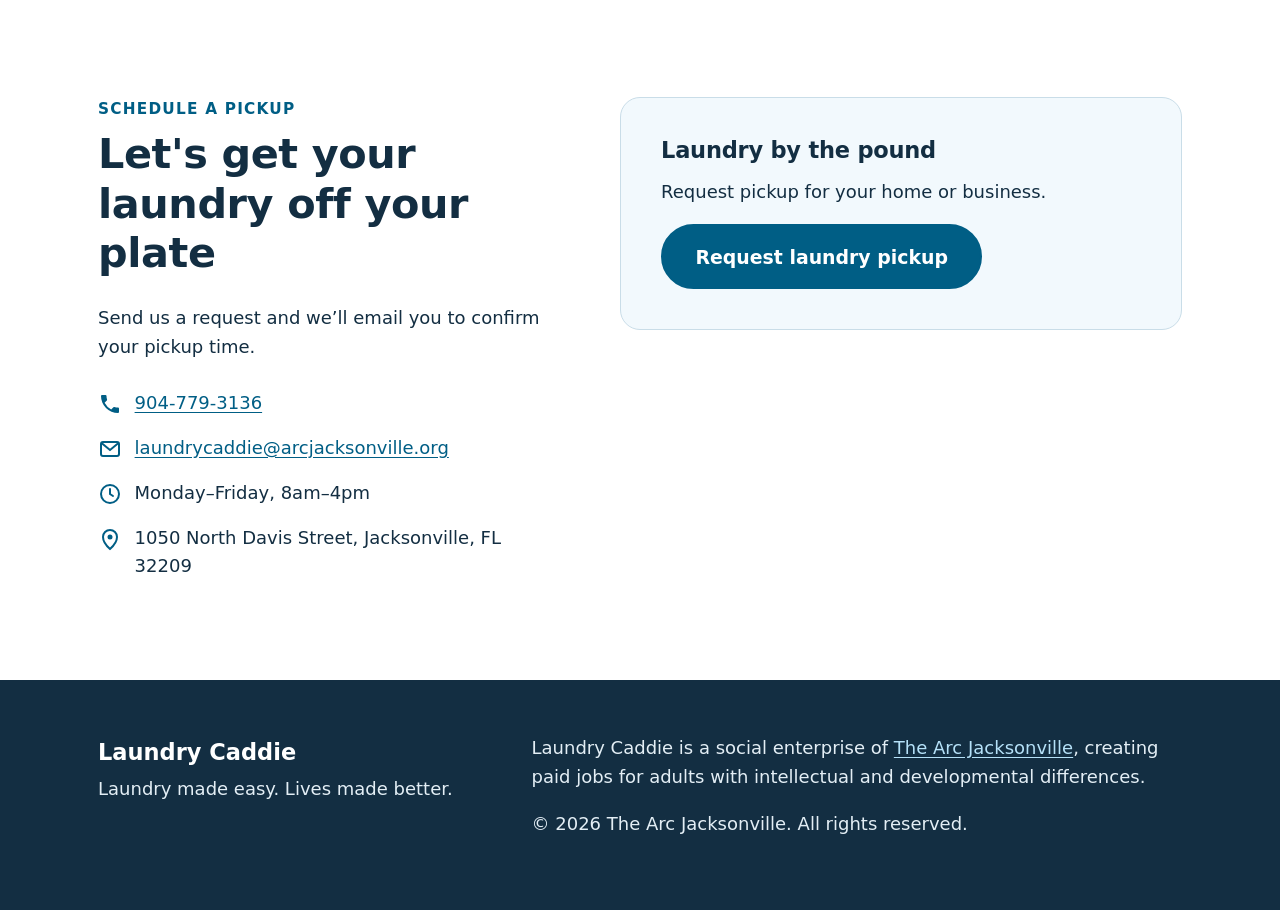
==== commit d5081db3: "Simplify event linens customer examples" ====
--- a/index.html
+++ b/index.html
@@ -22,7 +22,7 @@
 
   <link rel="icon" href="assets/laundry-caddie-icon-32.png" sizes="32x32" type="image/png">
   <link rel="apple-touch-icon" href="assets/laundry-caddie-icon-180.png">
-  <link rel="stylesheet" href="styles.css?v=laundry-caddie-photos">
+  <link rel="stylesheet" href="styles.css?v=review-stars">
 
   <script type="application/ld+json">
   {
@@ -58,8 +58,8 @@
     },
     "makesOffer": [
       {"@type": "Offer", "name": "Pay as You Go", "price": "2.34", "priceCurrency": "USD", "description": "Per pound. Free pickup and delivery on orders of 20 lb or more."},
-      {"@type": "Offer", "name": "Regular Bag plan", "price": "155", "priceCurrency": "USD", "description": "Per month. Up to 25 lb per week."},
-      {"@type": "Offer", "name": "Large Bag plan", "price": "185", "priceCurrency": "USD", "description": "Per month. Up to 40 lb per week."}
+      {"@type": "Offer", "name": "Regular Bag plan", "price": "159", "priceCurrency": "USD", "description": "Per month. Up to 25 lb per week."},
+      {"@type": "Offer", "name": "Large Bag plan", "price": "189", "priceCurrency": "USD", "description": "Per month. Up to 40 lb per week."}
     ]
   }
   </script>
@@ -83,7 +83,7 @@
           <li><a href="#gift-cards">Gift cards</a></li>
           <li><a href="#business">For businesses</a></li>
           <li><a href="#faq">FAQ</a></li>
-          <li><a class="btn btn-small" href="#schedule">Schedule a Pickup</a></li>
+          <li><a class="btn btn-small" href="pickup.html">Schedule a Pickup</a></li>
         </ul>
       </nav>
     </div>
@@ -98,7 +98,7 @@
           <h1 id="hero-title">Laundry made easy. <span class="accent-text">Lives made better.</span></h1>
           <p class="lead">We pick up, wash, fold and deliver your laundry in about 48 hours.</p>
           <div class="hero-actions">
-            <a class="btn btn-large" href="#schedule">Request Service</a>
+            <a class="btn btn-large" href="#how-it-works">How It Works</a>
             <a class="btn btn-large btn-secondary" href="#pricing">See Pricing</a>
           </div>
           <ul class="hero-points">
@@ -144,7 +144,6 @@
         <h2 id="pricing-title" class="center">Simple pricing. Save up to 50% with a subscription.</h2>
         <p class="section-intro center">No contract. Pause or cancel with seven days' notice before your next billing cycle.</p>
 
-        <p class="section-intro center">Both subscriptions include weekly pickup and delivery, hypoallergenic washing, and a 48-hour turnaround. You can send clothes, sheets, and towels in either bag.</p>
         <div class="pricing-grid">
           <article class="price-card" aria-labelledby="plan-payg">
             <h3 id="plan-payg">Pay as You Go</h3>
@@ -157,38 +156,49 @@
               <li>48-hour turnaround on weekdays</li>
               <li>Any bag works</li>
             </ul>
-            <a class="btn btn-block btn-secondary" href="#schedule" data-service="Pay as You Go">Schedule a pickup</a>
+            <a class="btn btn-block btn-secondary" href="pickup.html">Schedule a pickup</a>
           </article>
 
           <article class="price-card" aria-labelledby="plan-regular">
             <h3 id="plan-regular">Regular Bag</h3>
-            <p class="plan-for">Up to 25 lb per week.</p>
-            <p class="price"><span class="amount">$155</span><span class="per">/month</span></p>
+            <p class="price"><span class="amount">$159</span><span class="per">/month</span></p>
+            <p class="price-note">Averages <strong>$1.53/lb</strong> over a year</p>
+            <ul class="features">
+              <li>Up to 25 lb per week</li>
+              <li>Hypoallergenic wash</li>
+              <li>Weekly pickup &amp; delivery, 48-hour turnaround</li>
+            </ul>
             <a class="btn btn-block btn-secondary" href="subscribe.html?plan=regular">Choose Regular</a>
           </article>
 
           <article class="price-card featured" aria-labelledby="plan-large">
             <p class="badge">Best Value</p>
             <h3 id="plan-large">Large Bag</h3>
-            <p class="plan-for">Up to 40 lb per week.</p>
-            <p class="price"><span class="amount">$185</span><span class="per">/month</span></p>
+            <p class="price"><span class="amount">$189</span><span class="per">/month</span></p>
+            <p class="price-note">Averages <strong>$1.13/lb</strong> over a year</p>
+            <ul class="features">
+              <li>Up to 40 lb per week</li>
+              <li>Hypoallergenic wash</li>
+              <li>Weekly pickup &amp; delivery, 48-hour turnaround</li>
+            </ul>
             <a class="btn btn-block" href="subscribe.html?plan=large">Choose Large</a>
           </article>
         </div>
         <div class="bag-comparison" aria-labelledby="bag-comparison-title">
           <h3 id="bag-comparison-title">What fits in each bag?</h3>
+          <p>These are example loads.</p>
           <div class="bag-comparison-grid">
             <figure>
-              <img src="assets/regular-blue-bag-example.webp" alt="Blue laundry bag beside stacks of folded sheets" width="494" height="200" loading="lazy">
-              <figcaption><strong>Regular Blue Bag</strong><br>Example load: three queen sheet sets and one king sheet set.</figcaption>
+              <img src="assets/regular-blue-bag-example.webp?v=retouched" alt="Blue laundry bag beside stacks of folded sheets" width="494" height="200" loading="lazy">
+              <figcaption><strong>Regular Blue Bag · Up to 25 lb per week</strong><br>Example load: three queen sheet sets and one king sheet set.</figcaption>
             </figure>
             <figure>
-              <img src="assets/xl-orange-bag-example.webp" alt="Orange laundry bag beside a large pile of mixed clothes and linens" width="491" height="200" loading="lazy">
-              <figcaption><strong>XL Orange Bag</strong><br>Example load: a large mix of everyday clothes, sheets and towels.</figcaption>
+              <img src="assets/xl-orange-bag-example.webp?v=retouched" alt="Orange laundry bag beside a large pile of mixed clothes and linens" width="491" height="200" loading="lazy">
+              <figcaption><strong>XL Orange Bag · Up to 40 lb per week</strong><br>Example load: a large mix of everyday clothes, sheets and towels.</figcaption>
             </figure>
           </div>
         </div>
-        <p class="fine-print center">Subscriptions include 50 weeks of service per year. We close two weeks a year, usually Thanksgiving and Christmas weeks, and don't deduct for those closures. Students at UNF, JU, Edward Waters and FSCJ: ask about <a href="https://arcjacksonville.org/laundrycaddie-serviceplan/students/">semester plans</a>.</p>
+        <p class="fine-print center">Yearly averages assume 50 weeks of service. We close two weeks a year, usually Thanksgiving and Christmas weeks, and don't deduct for those closures. Students at UNF, JU, Edward Waters and FSCJ: ask about <a href="https://arcjacksonville.org/laundrycaddie-serviceplan/students/">semester plans</a>.</p>
       </div>
     </section>
 
@@ -198,17 +208,17 @@
         <h2 id="reviews-title">What customers say</h2>
         <div class="review-grid">
           <figure class="review-card">
-            <p role="img" aria-label="5 out of 5 stars">★★★★★</p>
+            <span class="review-stars" aria-hidden="true">★★★★★</span>
             <blockquote><p>“Once a week we put our laundry out and it magically appears washed and folded.”</p></blockquote>
             <figcaption>Brandon A.</figcaption>
           </figure>
           <figure class="review-card">
-            <p role="img" aria-label="5 out of 5 stars">★★★★★</p>
+            <span class="review-stars" aria-hidden="true">★★★★★</span>
             <blockquote><p>“Each week, our clothes were returned cleaned, folded, and thoughtfully separated, making it incredibly easy to put everything away.”</p></blockquote>
             <figcaption>Liz B.</figcaption>
           </figure>
           <figure class="review-card">
-            <p role="img" aria-label="5 out of 5 stars">★★★★★</p>
+            <span class="review-stars" aria-hidden="true">★★★★★</span>
             <blockquote><p>“Great laundry service and even better customer service.”</p></blockquote>
             <figcaption>Kyle T.</figcaption>
           </figure>
@@ -222,8 +232,8 @@
         <img src="assets/laundry-caddie-gift-card.webp" width="720" height="480" loading="lazy" alt="Laundry Caddie eGift card featuring the gift of free time">
         <div>
           <h2 id="gifts-title">Give someone a laundry day off</h2>
-          <p>Send a Laundry Caddie eGift card for $50, $100, $155, $185, or a custom amount.</p>
-          <a class="btn" href="https://app.squareup.com/gift/ML3TFN29F937E/order">Shop eGift cards</a>
+          <p>Send a Laundry Caddie eGift card for $50, $100, $159, $189, or a custom amount.</p>
+          <a class="btn" href="gift-cards.html">Shop eGift cards</a>
         </div>
       </div>
     </section>
@@ -270,7 +280,7 @@
         </ul>
         <p class="center">We also wash aprons and napkins for cafés.</p>
         <!-- TODO: add commercial pricing or volume terms if The Arc wants them public -->
-        <p class="center"><a class="btn btn-large" href="#schedule" data-service="Commercial quote">Request a commercial quote</a></p>
+        <p class="center"><a class="btn btn-large" href="pickup.html">Request a commercial quote</a></p>
       </div>
     </section>
 
@@ -283,7 +293,7 @@
           <details>
             <summary>How much does it cost?</summary>
             <div class="faq-body">
-              <p>Pay as You Go is $2.34/lb (Special $2/lb), with free pickup and delivery on orders of 20 lb or more. Subscriptions are $155/month for a Regular Bag or $185/month for a Large Bag. The Regular Bag holds up to 25 lb per week, and the Large Bag holds up to 40 lb per week.</p>
+              <p>Pay as You Go is $2.34/lb (Special $2/lb), with free pickup and delivery on orders of 20 lb or more. Subscriptions are $159/month for a Regular Bag (up to 25 lb per week) or $189/month for a Large Bag (up to 40 lb per week). Over a year, that averages $1.53/lb and $1.13/lb.</p>
             </div>
           </details>
           <details>
@@ -333,7 +343,7 @@
         <div class="contact-info">
           <p class="eyebrow">Schedule a pickup</p>
           <h2 id="schedule-title">Let's get your laundry off your plate</h2>
-          <p>Send us a request and we'll reply with a pickup time for your neighborhood. Prefer to sign up directly? Use our <a href="https://arcjacksonville.org/laundrycaddie-serviceplan/">subscription sign-up</a> or <a href="https://arcjacksonville.org/laundrycaddie-serviceplan/bythepound/">pay-as-you-go pickup form</a>.</p>
+          <p>Send us a request and we’ll email you to confirm your pickup time.</p>
           <ul class="contact-list">
             <li>
               <svg aria-hidden="true" viewBox="0 0 24 24"><path d="M6.6 10.8a15.5 15.5 0 006.6 6.6l2.2-2.2a1 1 0 011-.25 11.4 11.4 0 003.6.57 1 1 0 011 1V20a1 1 0 01-1 1A17 17 0 013 4a1 1 0 011-1h3.5a1 1 0 011 1c0 1.25.2 2.45.57 3.57a1 1 0 01-.25 1z" fill="currentColor"/></svg>
@@ -354,70 +364,11 @@
           </ul>
         </div>
 
-        <!--
-          Booking form. With no endpoint set, script.js opens the visitor's email app
-          with the details filled in. To use Formspree, set data-endpoint to your form URL,
-          e.g. data-endpoint="https://formspree.io/f/abcdwxyz". See README.
-          TODO: set a Formspree (or other) endpoint.
-        -->
-        <form class="booking-form" id="booking-form" data-endpoint="" data-mailto="laundrycaddie@arcjacksonville.org" novalidate>
-          <h3>Request a pickup</h3>
-          <p class="form-hint">Fields marked <span aria-hidden="true">*</span><span class="visually-hidden">with an asterisk</span> are required.</p>
-
-          <div class="field">
-            <label for="f-name">Name <span aria-hidden="true">*</span></label>
-            <input id="f-name" name="name" type="text" autocomplete="name" required>
-          </div>
-          <div class="field-row">
-            <div class="field">
-              <label for="f-email">Email <span aria-hidden="true">*</span></label>
-              <input id="f-email" name="email" type="email" autocomplete="email" required>
-            </div>
-            <div class="field">
-              <label for="f-phone">Phone</label>
-              <input id="f-phone" name="phone" type="tel" autocomplete="tel">
-            </div>
-          </div>
-          <div class="field">
-            <label for="f-address">Pickup address <span aria-hidden="true">*</span></label>
-            <input id="f-address" name="address" type="text" autocomplete="street-address" required>
-          </div>
-          <div class="field">
-              <label for="f-area">Neighborhood</label>
-              <select id="f-area" name="neighborhood">
-                <option>Downtown, San Marco</option>
-                <option value="Miramar / San Jose / Beauclerc">Miramar area</option>
-                <option value="Riverside / Avondale / Ortega">Riverside area</option>
-                <option>Southside</option>
-                <option value="College campus">College campus</option>
-                <option>Other area</option>
-              </select>
-          </div>
-          <div class="field">
-              <label for="f-service">Service</label>
-              <select id="f-service" name="service">
-                <option>Pay as You Go</option>
-                <option>Regular Bag plan</option>
-                <option>Large Bag plan</option>
-                <option>Commercial quote</option>
-              </select>
-          </div>
-          <fieldset class="field">
-            <legend>Preferred pickup day</legend>
-            <div class="radio-row">
-              <label><input type="radio" name="day" value="Monday" checked> Monday</label>
-              <label><input type="radio" name="day" value="Tuesday"> Tuesday</label>
-              <label><input type="radio" name="day" value="Wednesday"> Wednesday</label>
-              <label><input id="pickup-thursday" type="radio" name="day" value="Thursday" disabled> Thursday (laundry by the pound only)</label>
-            </div>
-          </fieldset>
-          <div class="field">
-            <label for="f-notes">Anything else?</label>
-            <textarea id="f-notes" name="notes" rows="3"></textarea>
-          </div>
-          <button class="btn btn-large btn-block" type="submit">Request a pickup</button>
-          <p class="form-status" id="form-status" role="status" aria-live="polite"></p>
-        </form>
+        <div class="booking-form">
+          <h3>Laundry by the pound</h3>
+          <p>Request pickup for your home or business.</p>
+          <a class="btn btn-large" href="pickup.html">Request laundry pickup</a>
+        </div>
       </div>
     </section>
   </main>
